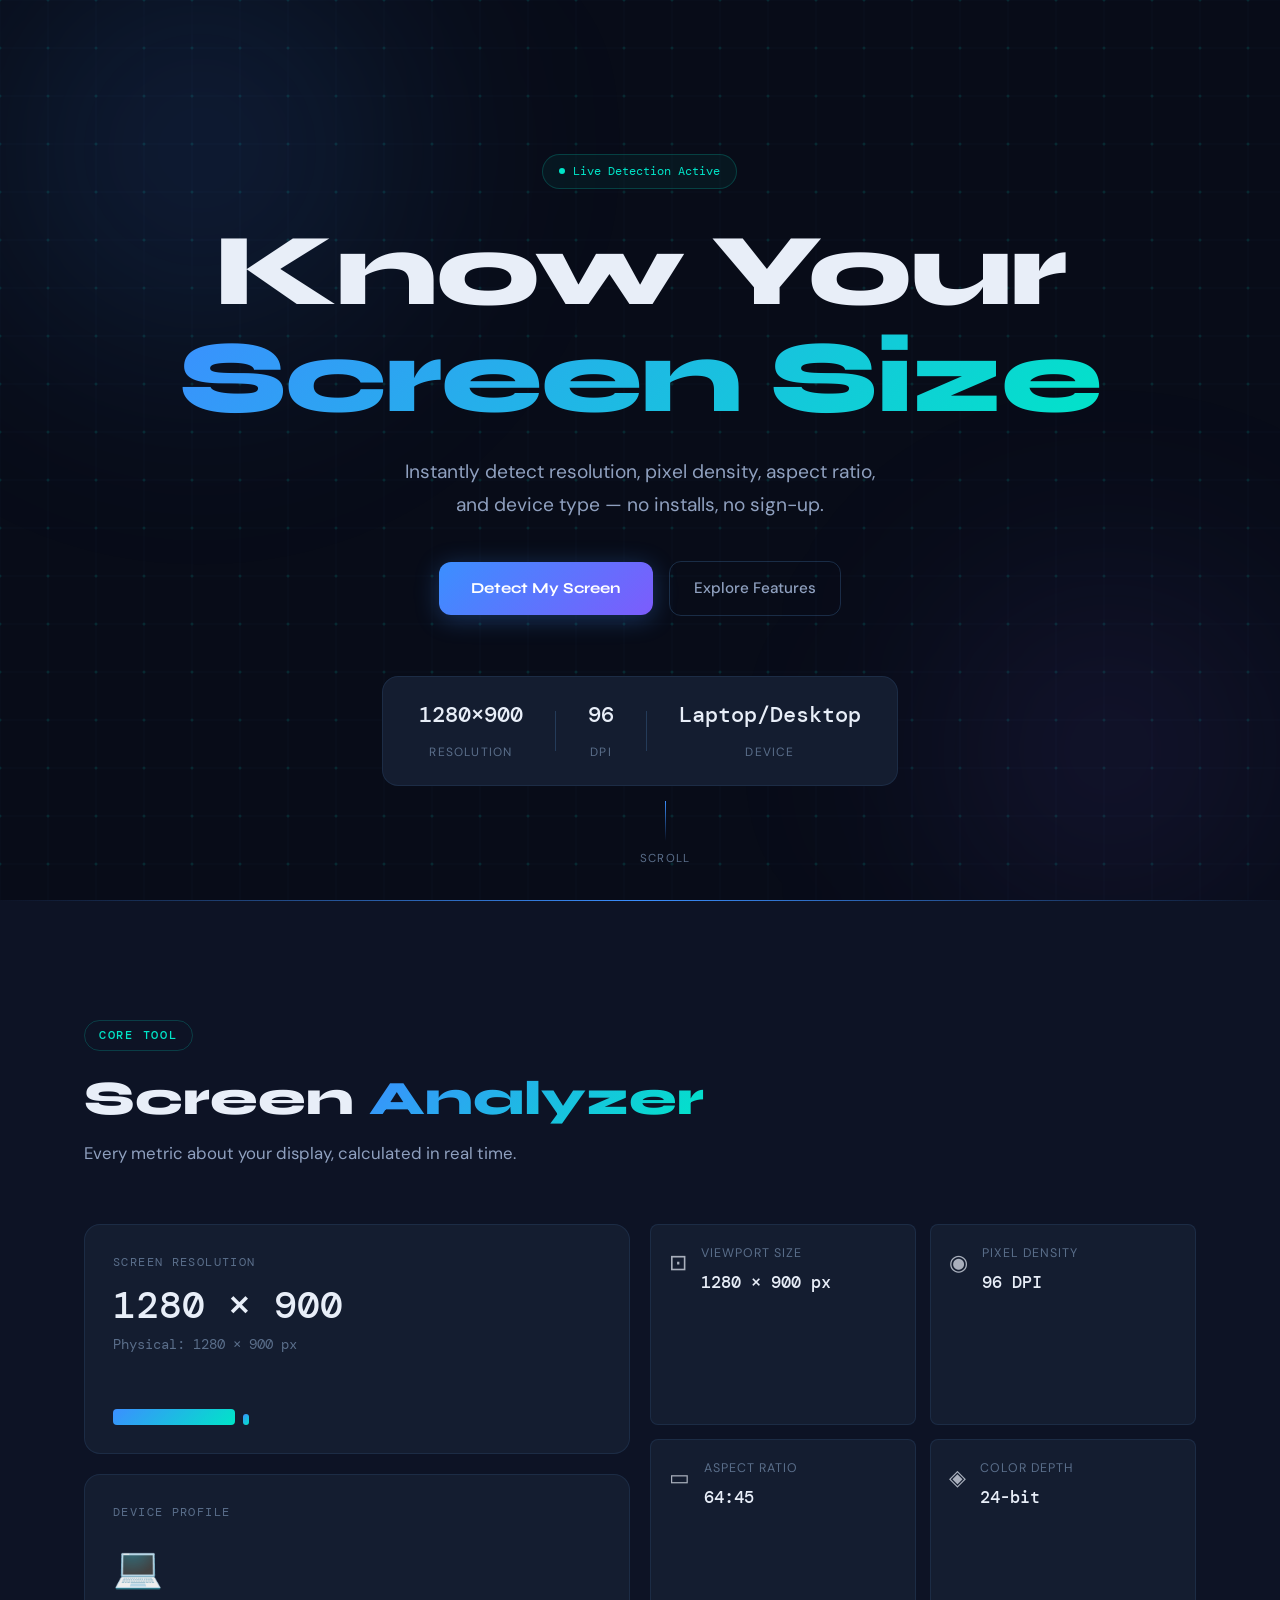
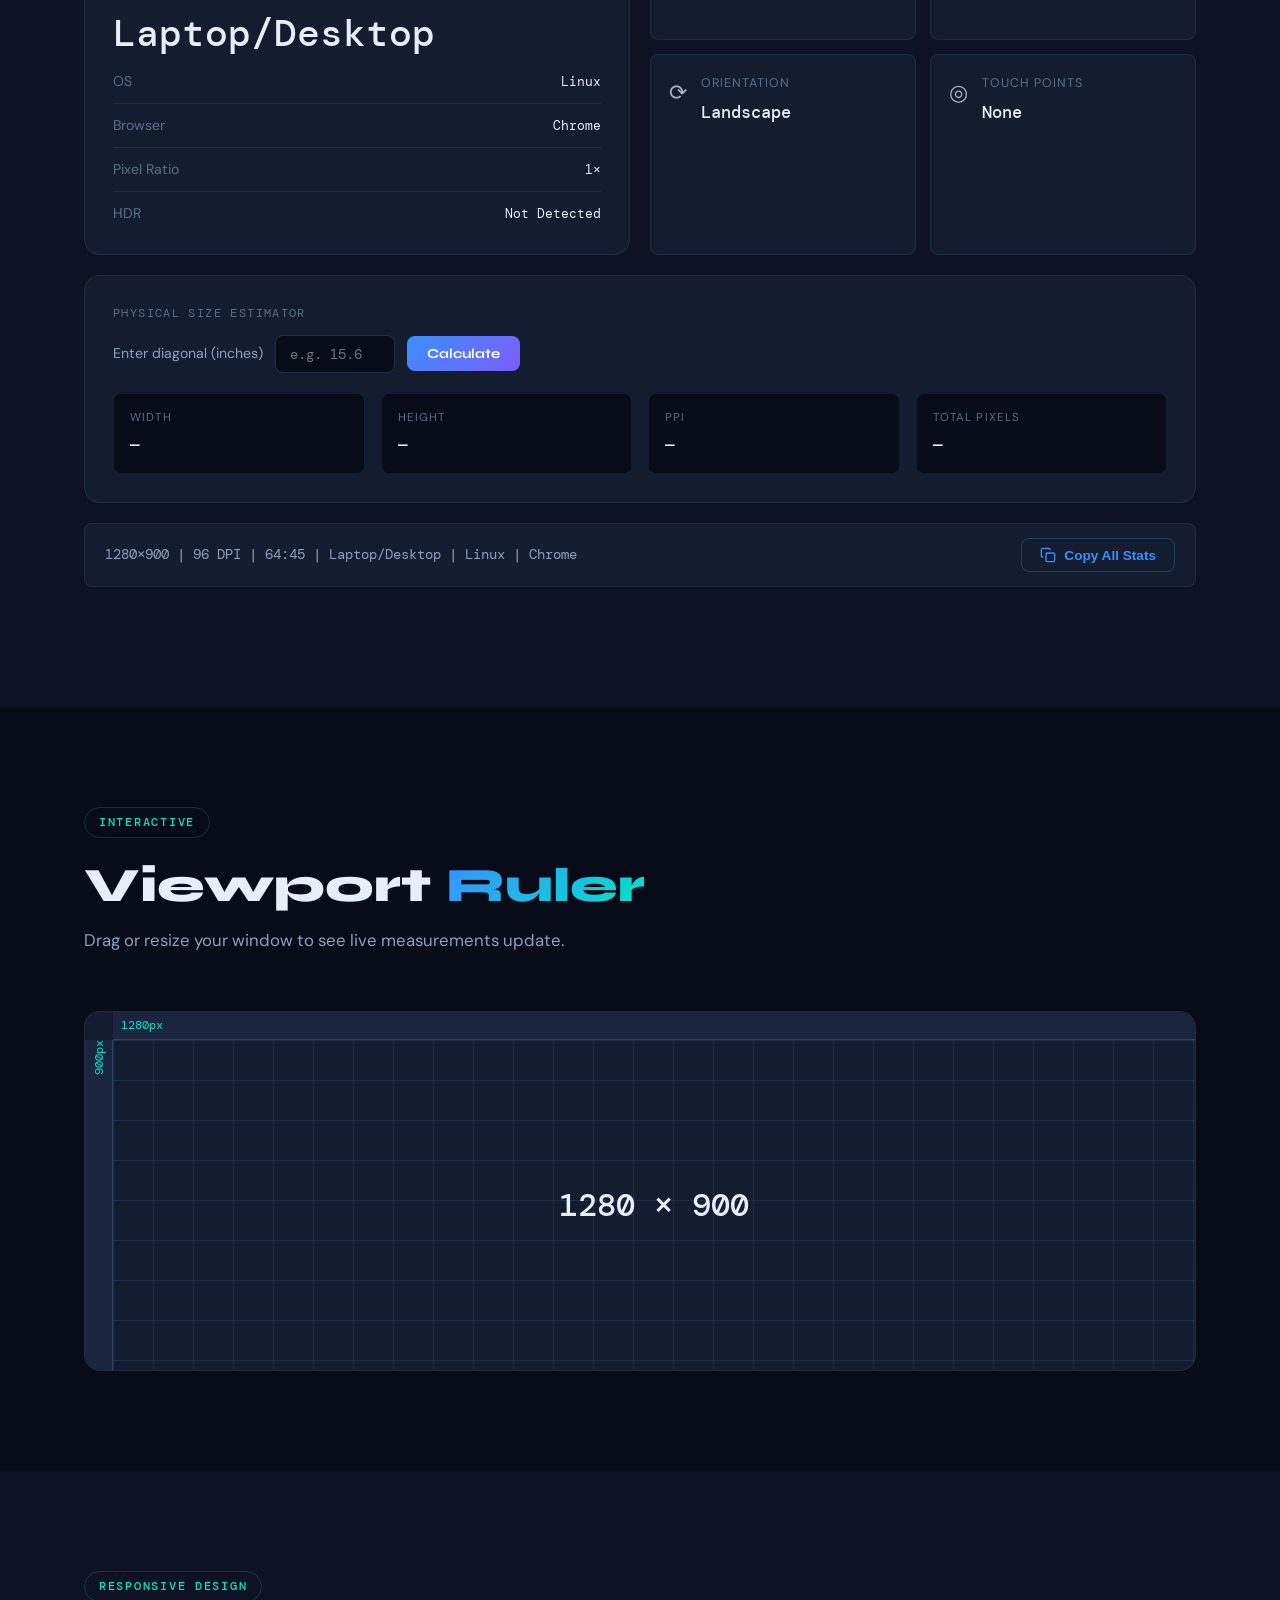
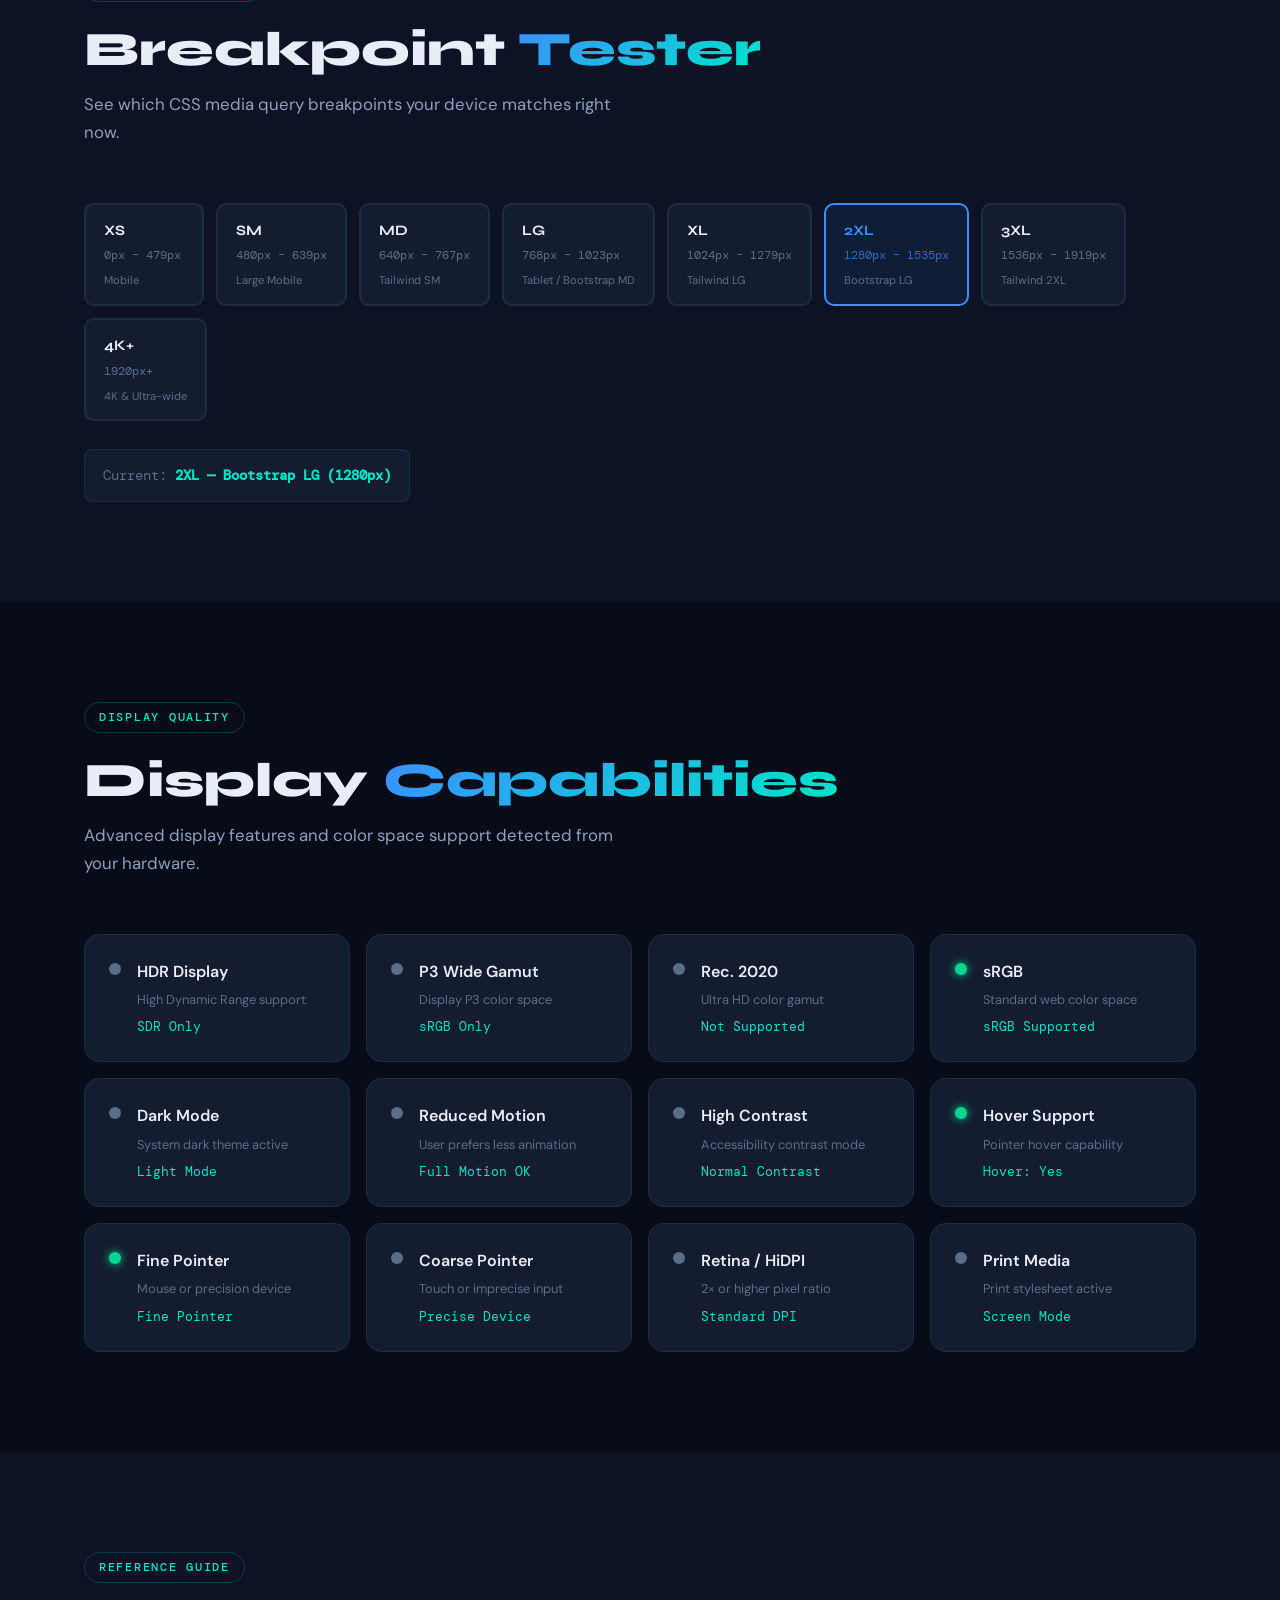
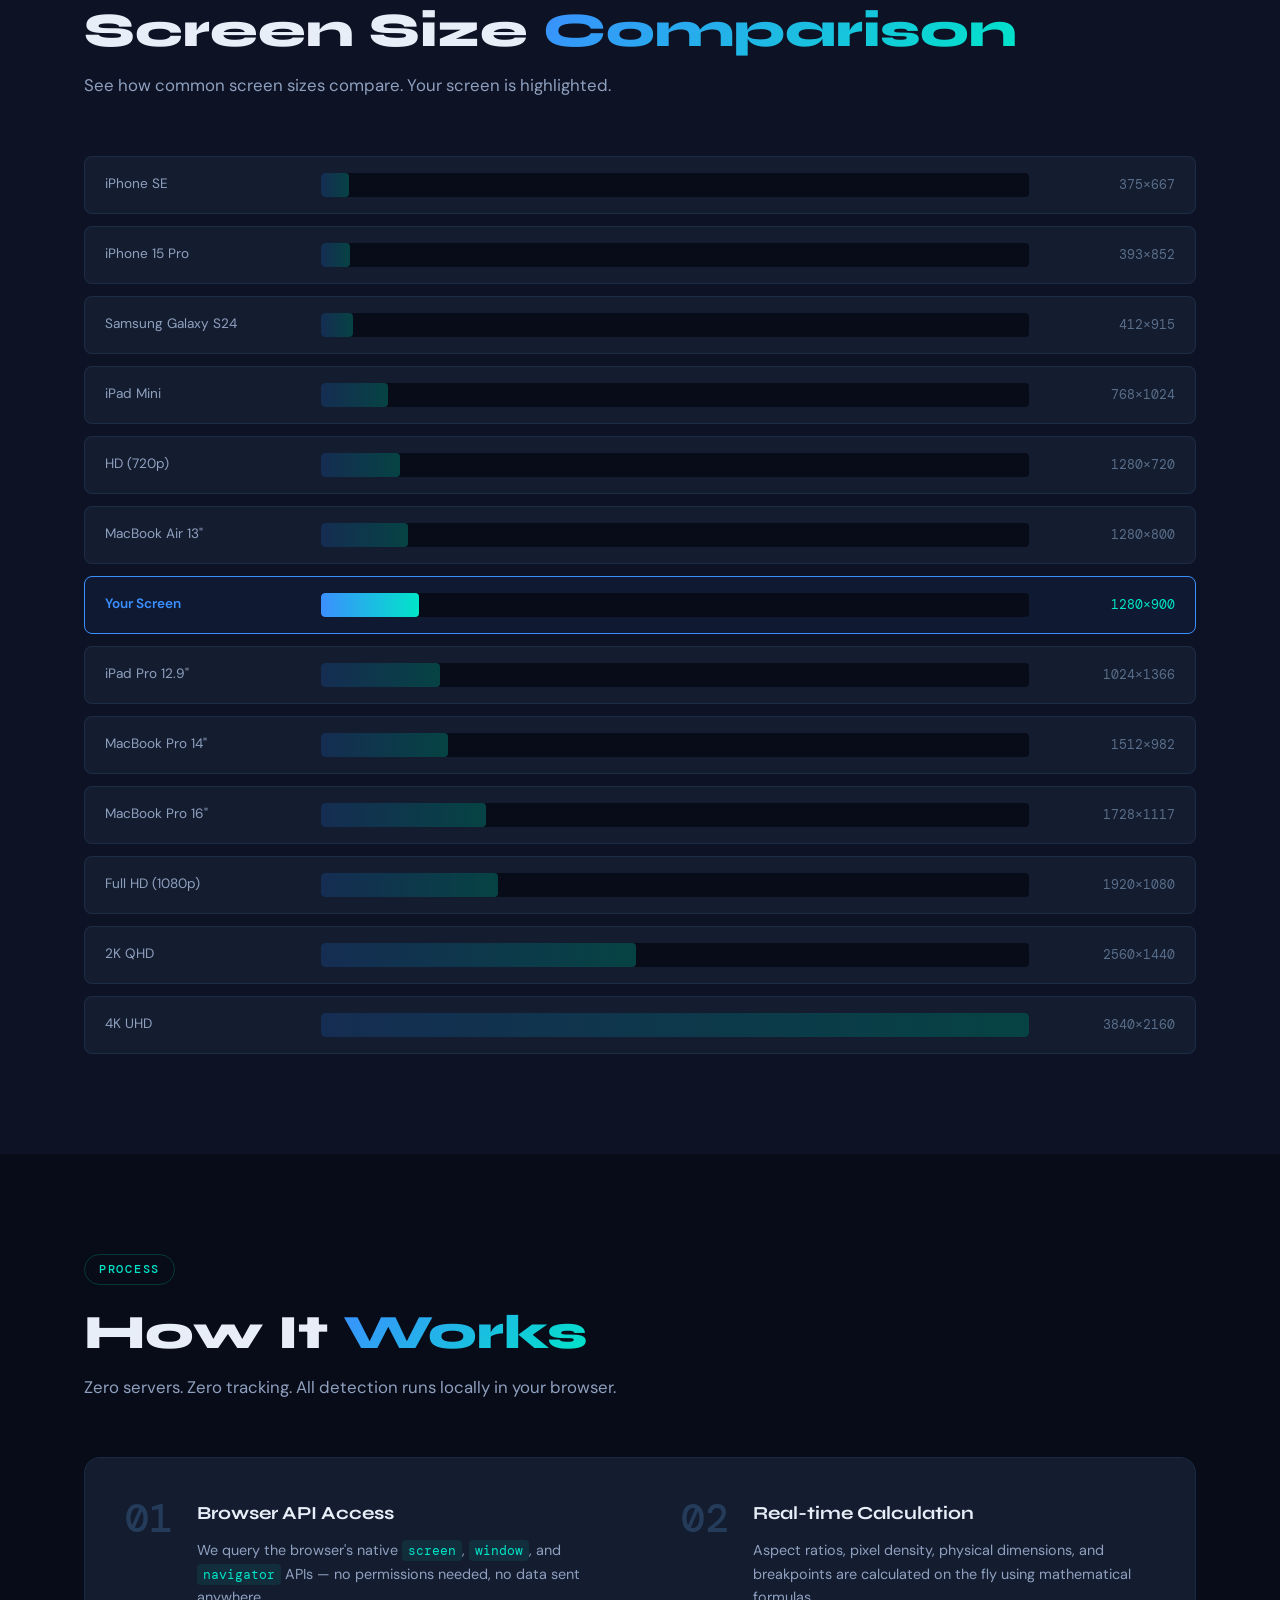
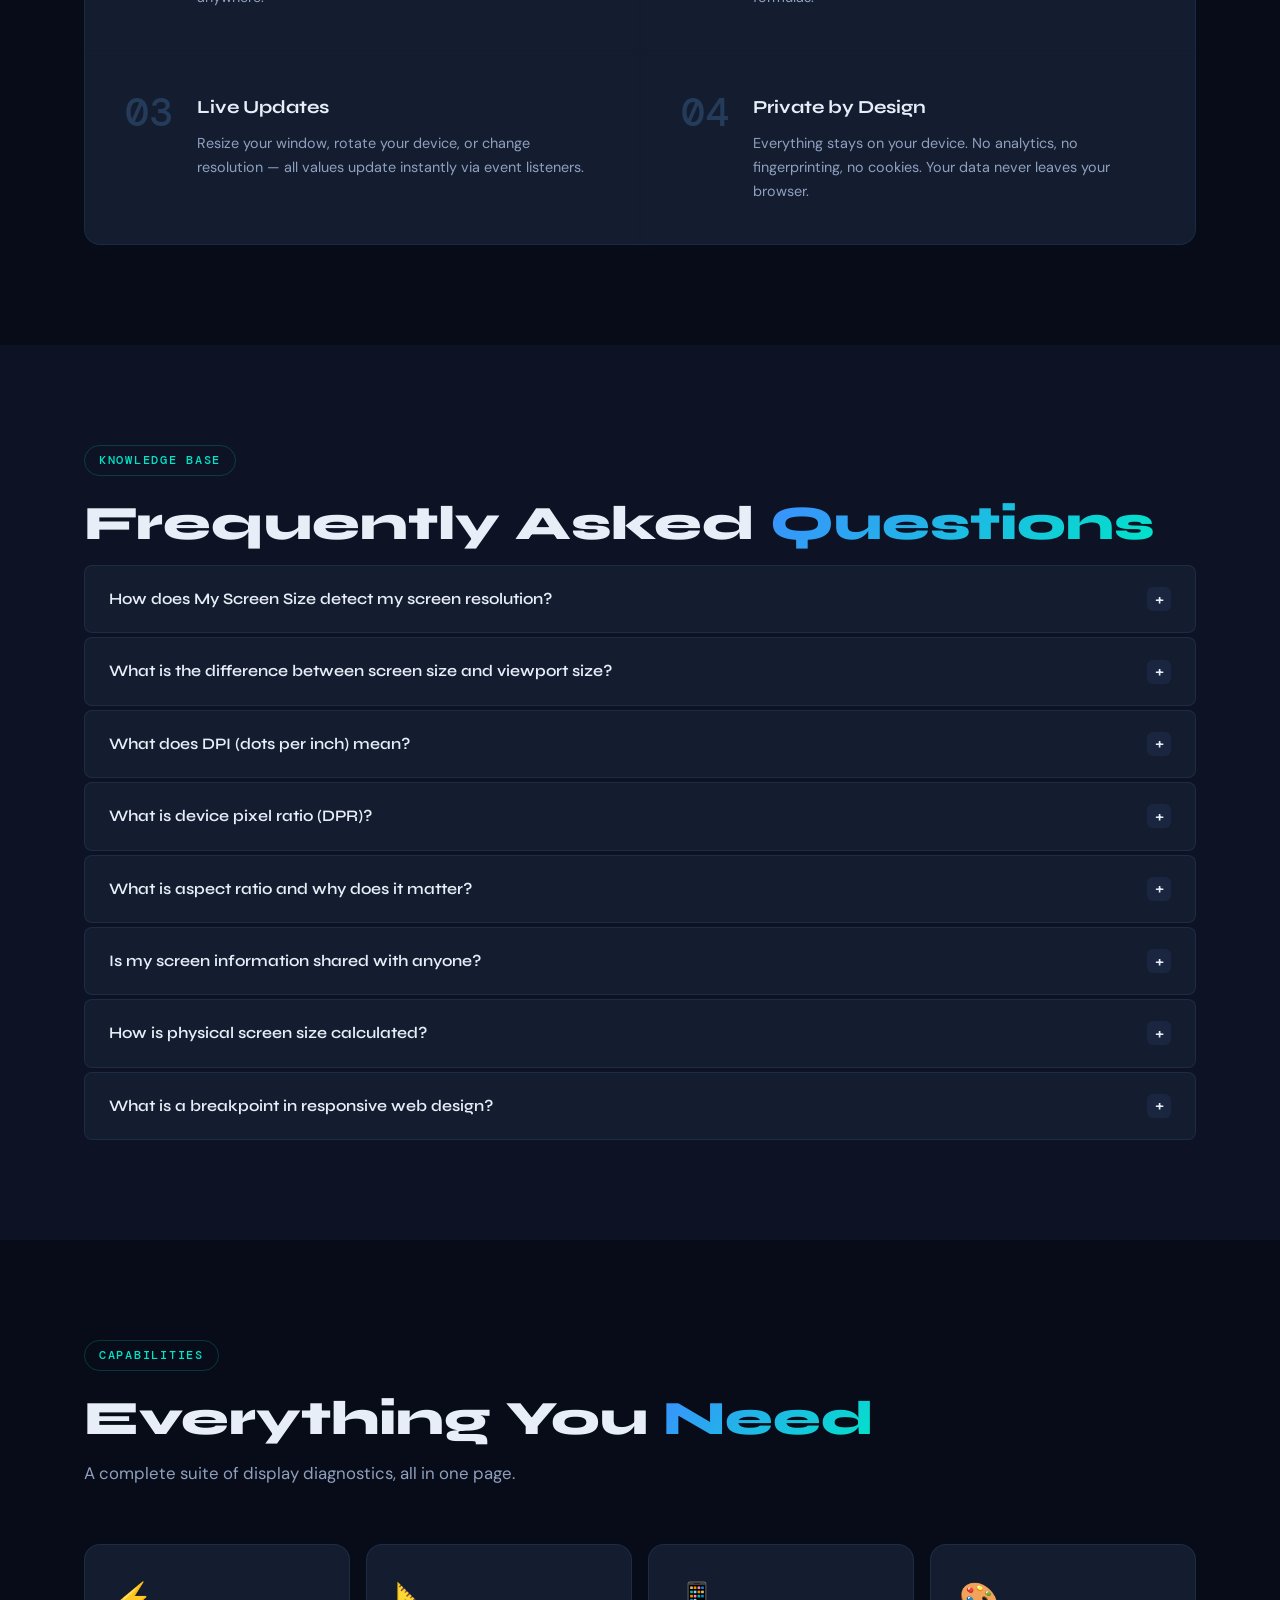
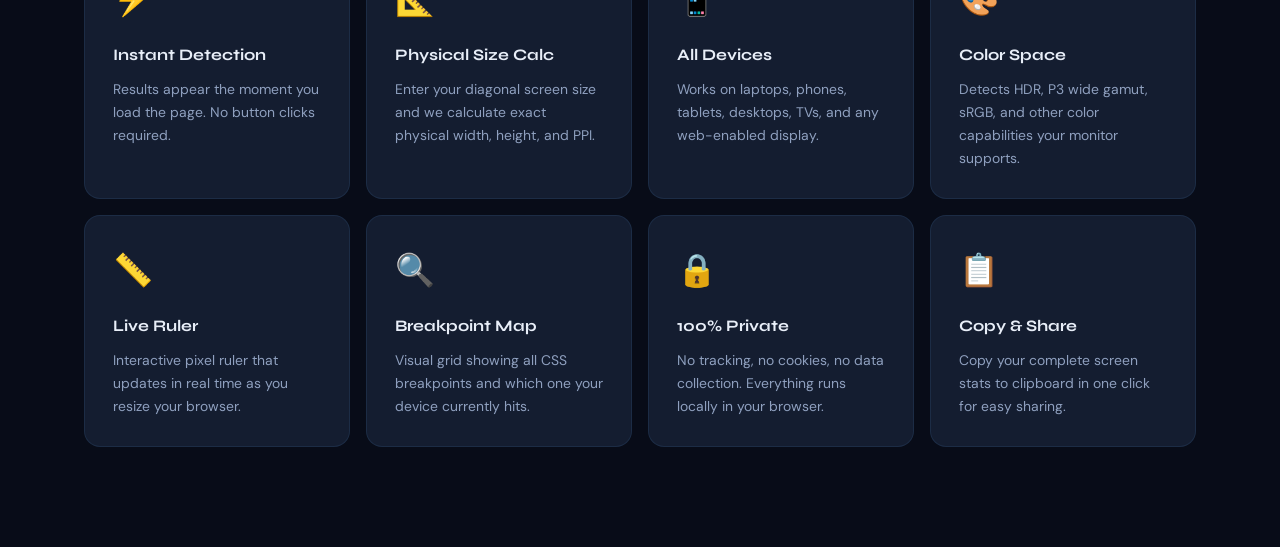
==== index.html @ 4ca278fd "Add files via upload" ====
<!DOCTYPE html>
<html lang="en">
<head>
  <meta charset="UTF-8" />
  <meta name="viewport" content="width=device-width, initial-scale=1.0" />
  <meta name="theme-color" content="#0a0f1e" />

  <!-- SEO Meta -->
  <title>My Screen Size – Detect & Test Your Screen Resolution Online</title>
  <meta name="description" content="Instantly detect your screen size, resolution, pixel density, aspect ratio, and device type. Free online tool for laptops, mobiles, tablets, and monitors." />
  <meta name="keywords" content="screen size detector, screen resolution test, pixel density checker, display size tool, monitor resolution, laptop screen size, device screen test, DPI checker" />
  <meta name="author" content="My Screen Size" />
  <link rel="canonical" href="https://laptopscreensize.github.io/" />
  <meta name="robots" content="index, follow" />

  <!-- Open Graph -->
  <meta property="og:type" content="website" />
  <meta property="og:url" content="https://laptopscreensize.github.io/" />
  <meta property="og:title" content="My Screen Size – Detect Your Screen Resolution Instantly" />
  <meta property="og:description" content="Free tool to detect screen size, resolution, DPI, aspect ratio and device type for any device." />
  <meta property="og:image" content="https://laptopscreensize.github.io/og-image.png" />

  <!-- Twitter Card -->
  <meta name="twitter:card" content="summary_large_image" />
  <meta name="twitter:title" content="My Screen Size – Screen Resolution Detector" />
  <meta name="twitter:description" content="Instantly detect your screen resolution, pixel density, and device info." />

  <!-- Schema Markup -->
  <script type="application/ld+json">
  {
    "@context": "https://schema.org",
    "@type": "WebApplication",
    "name": "My Screen Size",
    "url": "https://laptopscreensize.github.io/",
    "description": "Online tool to detect screen size, resolution, DPI, and device information.",
    "applicationCategory": "UtilitiesApplication",
    "operatingSystem": "All",
    "offers": {
      "@type": "Offer",
      "price": "0",
      "priceCurrency": "USD"
    },
    "featureList": [
      "Screen resolution detection",
      "Pixel density (DPI/PPI) calculation",
      "Aspect ratio detection",
      "Device type identification",
      "Color depth detection",
      "Viewport size measurement"
    ]
  }
  </script>
  <script type="application/ld+json">
  {
    "@context": "https://schema.org",
    "@type": "FAQPage",
    "mainEntity": [
      {
        "@type": "Question",
        "name": "How do I find my screen size?",
        "acceptedAnswer": {
          "@type": "Answer",
          "text": "Visit My Screen Size and your screen resolution, dimensions, and device info are automatically detected and displayed."
        }
      },
      {
        "@type": "Question",
        "name": "What is screen DPI?",
        "acceptedAnswer": {
          "@type": "Answer",
          "text": "DPI (dots per inch) or PPI (pixels per inch) measures pixel density. Higher DPI means sharper, clearer displays."
        }
      },
      {
        "@type": "Question",
        "name": "What is viewport size vs screen size?",
        "acceptedAnswer": {
          "@type": "Answer",
          "text": "Screen size is your full display resolution. Viewport size is the visible browser area, which excludes toolbars and system UI."
        }
      }
    ]
  }
  </script>

  <!-- Fonts -->
  <link rel="preconnect" href="https://fonts.googleapis.com" />
  <link rel="preconnect" href="https://fonts.gstatic.com" crossorigin />
  <link href="https://fonts.googleapis.com/css2?family=Syne:wght@400;600;700;800&family=DM+Mono:wght@300;400;500&family=DM+Sans:wght@300;400;500&display=swap" rel="stylesheet" />

  <link rel="stylesheet" href="style.css" />
</head>
<body>

  <!-- Header (loaded via JS) -->
  <div id="header-root"></div>

  <main>

    <!-- SECTION 1: Hero -->
    <section class="hero" id="home">
      <div class="hero-bg">
        <canvas id="grid-canvas"></canvas>
        <div class="hero-glow glow-1"></div>
        <div class="hero-glow glow-2"></div>
      </div>
      <div class="container hero-content">
        <div class="hero-badge animate-in" style="--delay:0.1s">
          <span class="badge-dot"></span> Live Detection Active
        </div>
        <h1 class="hero-title animate-in" style="--delay:0.2s">
          Know Your<br /><span class="gradient-text">Screen Size</span>
        </h1>
        <p class="hero-subtitle animate-in" style="--delay:0.35s">
          Instantly detect resolution, pixel density, aspect ratio,<br class="br-hide" /> and device type — no installs, no sign-up.
        </p>
        <div class="hero-cta animate-in" style="--delay:0.5s">
          <a href="#detector" class="btn-primary">Detect My Screen</a>
          <a href="#features" class="btn-ghost">Explore Features</a>
        </div>
        <div class="hero-quick-stats animate-in" style="--delay:0.65s">
          <div class="qs-item">
            <span class="qs-val" id="qs-res">—</span>
            <span class="qs-label">Resolution</span>
          </div>
          <div class="qs-divider"></div>
          <div class="qs-item">
            <span class="qs-val" id="qs-dpi">—</span>
            <span class="qs-label">DPI</span>
          </div>
          <div class="qs-divider"></div>
          <div class="qs-item">
            <span class="qs-val" id="qs-device">—</span>
            <span class="qs-label">Device</span>
          </div>
        </div>
      </div>
      <div class="scroll-hint animate-in" style="--delay:1s">
        <div class="scroll-line"></div>
        <span>Scroll</span>
      </div>
    </section>

    <!-- SECTION 2: Main Detector Dashboard -->
    <section class="detector" id="detector">
      <div class="container">
        <div class="section-tag">Core Tool</div>
        <h2 class="section-title">Screen <span class="gradient-text">Analyzer</span></h2>
        <p class="section-sub">Every metric about your display, calculated in real time.</p>

        <div class="detector-grid">
          <!-- Primary Card -->
          <div class="det-card det-card--primary">
            <div class="det-card__label">Screen Resolution</div>
            <div class="det-card__value" id="d-resolution">Detecting…</div>
            <div class="det-card__sub" id="d-resolution-sub"></div>
            <div class="det-card__visual">
              <div class="res-bar" id="res-bar-w"></div>
              <div class="res-bar res-bar--h" id="res-bar-h"></div>
            </div>
          </div>

          <!-- Metrics Grid -->
          <div class="det-metrics">
            <div class="met-card" id="mc-viewport">
              <div class="met-icon">⊡</div>
              <div class="met-info">
                <div class="met-label">Viewport Size</div>
                <div class="met-val" id="d-viewport">—</div>
              </div>
            </div>
            <div class="met-card" id="mc-dpi">
              <div class="met-icon">◉</div>
              <div class="met-info">
                <div class="met-label">Pixel Density</div>
                <div class="met-val" id="d-dpi">—</div>
              </div>
            </div>
            <div class="met-card" id="mc-ratio">
              <div class="met-icon">▭</div>
              <div class="met-info">
                <div class="met-label">Aspect Ratio</div>
                <div class="met-val" id="d-ratio">—</div>
              </div>
            </div>
            <div class="met-card" id="mc-color">
              <div class="met-icon">◈</div>
              <div class="met-info">
                <div class="met-label">Color Depth</div>
                <div class="met-val" id="d-color">—</div>
              </div>
            </div>
            <div class="met-card" id="mc-orient">
              <div class="met-icon">⟳</div>
              <div class="met-info">
                <div class="met-label">Orientation</div>
                <div class="met-val" id="d-orient">—</div>
              </div>
            </div>
            <div class="met-card" id="mc-touch">
              <div class="met-icon">◎</div>
              <div class="met-info">
                <div class="met-label">Touch Points</div>
                <div class="met-val" id="d-touch">—</div>
              </div>
            </div>
          </div>

          <!-- Device Card -->
          <div class="det-card det-card--device">
            <div class="det-card__label">Device Profile</div>
            <div class="device-icon-wrap">
              <div class="device-icon" id="device-icon">💻</div>
            </div>
            <div class="det-card__value" id="d-device-type">—</div>
            <div class="device-details">
              <div class="dd-row"><span>OS</span><span id="d-os">—</span></div>
              <div class="dd-row"><span>Browser</span><span id="d-browser">—</span></div>
              <div class="dd-row"><span>Pixel Ratio</span><span id="d-pixratio">—</span></div>
              <div class="dd-row"><span>HDR</span><span id="d-hdr">—</span></div>
            </div>
          </div>

          <!-- Physical Size Estimator -->
          <div class="det-card det-card--physical">
            <div class="det-card__label">Physical Size Estimator</div>
            <div class="physical-input-row">
              <label>Enter diagonal (inches)</label>
              <input type="number" id="phys-input" placeholder="e.g. 15.6" min="1" max="120" />
              <button class="btn-small" id="phys-calc">Calculate</button>
            </div>
            <div class="physical-results" id="phys-results">
              <div class="pr-row"><span>Width</span><span id="pr-w">—</span></div>
              <div class="pr-row"><span>Height</span><span id="pr-h">—</span></div>
              <div class="pr-row"><span>PPI</span><span id="pr-ppi">—</span></div>
              <div class="pr-row"><span>Total Pixels</span><span id="pr-total">—</span></div>
            </div>
          </div>
        </div>

        <div class="copy-bar">
          <span id="copy-text">1920 × 1080 | 96 DPI | 16:9 | Desktop</span>
          <button class="btn-copy" id="copy-btn" title="Copy to clipboard">
            <svg width="16" height="16" viewBox="0 0 24 24" fill="none" stroke="currentColor" stroke-width="2"><rect x="9" y="9" width="13" height="13" rx="2"/><path d="M5 15H4a2 2 0 01-2-2V4a2 2 0 012-2h9a2 2 0 012 2v1"/></svg>
            Copy All Stats
          </button>
        </div>
      </div>
    </section>

    <!-- SECTION 3: Live Viewport Ruler -->
    <section class="ruler-section" id="ruler">
      <div class="container">
        <div class="section-tag">Interactive</div>
        <h2 class="section-title">Viewport <span class="gradient-text">Ruler</span></h2>
        <p class="section-sub">Drag or resize your window to see live measurements update.</p>
        <div class="ruler-wrap">
          <div class="ruler-h" id="ruler-h">
            <div class="ruler-label-h" id="ruler-label-h">0px</div>
          </div>
          <div class="ruler-v" id="ruler-v">
            <div class="ruler-label-v" id="ruler-label-v">0px</div>
          </div>
          <div class="ruler-area" id="ruler-area">
            <div class="ruler-crosshair" id="ruler-crosshair"></div>
            <div class="ruler-dims" id="ruler-dims">— × —</div>
          </div>
        </div>
      </div>
    </section>

    <!-- SECTION 4: Breakpoint Tester -->
    <section class="breakpoints" id="breakpoints">
      <div class="container">
        <div class="section-tag">Responsive Design</div>
        <h2 class="section-title">Breakpoint <span class="gradient-text">Tester</span></h2>
        <p class="section-sub">See which CSS media query breakpoints your device matches right now.</p>
        <div class="bp-grid" id="bp-grid"></div>
        <div class="bp-current">
          Current: <strong id="bp-current-label">Detecting…</strong>
        </div>
      </div>
    </section>

    <!-- SECTION 5: Color Space -->
    <section class="colorspace" id="colorspace">
      <div class="container">
        <div class="section-tag">Display Quality</div>
        <h2 class="section-title">Display <span class="gradient-text">Capabilities</span></h2>
        <p class="section-sub">Advanced display features and color space support detected from your hardware.</p>
        <div class="cs-grid" id="cs-grid"></div>
      </div>
    </section>

    <!-- SECTION 6: Screen Size Comparison -->
    <section class="comparison" id="compare">
      <div class="container">
        <div class="section-tag">Reference Guide</div>
        <h2 class="section-title">Screen Size <span class="gradient-text">Comparison</span></h2>
        <p class="section-sub">See how common screen sizes compare. Your screen is highlighted.</p>
        <div class="compare-grid" id="compare-grid"></div>
      </div>
    </section>

    <!-- SECTION 7: How It Works -->
    <section class="how" id="how">
      <div class="container">
        <div class="section-tag">Process</div>
        <h2 class="section-title">How It <span class="gradient-text">Works</span></h2>
        <p class="section-sub">Zero servers. Zero tracking. All detection runs locally in your browser.</p>
        <div class="how-steps">
          <div class="how-step">
            <div class="how-num">01</div>
            <div class="how-content">
              <h3>Browser API Access</h3>
              <p>We query the browser's native <code>screen</code>, <code>window</code>, and <code>navigator</code> APIs — no permissions needed, no data sent anywhere.</p>
            </div>
          </div>
          <div class="how-step">
            <div class="how-num">02</div>
            <div class="how-content">
              <h3>Real-time Calculation</h3>
              <p>Aspect ratios, pixel density, physical dimensions, and breakpoints are calculated on the fly using mathematical formulas.</p>
            </div>
          </div>
          <div class="how-step">
            <div class="how-num">03</div>
            <div class="how-content">
              <h3>Live Updates</h3>
              <p>Resize your window, rotate your device, or change resolution — all values update instantly via event listeners.</p>
            </div>
          </div>
          <div class="how-step">
            <div class="how-num">04</div>
            <div class="how-content">
              <h3>Private by Design</h3>
              <p>Everything stays on your device. No analytics, no fingerprinting, no cookies. Your data never leaves your browser.</p>
            </div>
          </div>
        </div>
      </div>
    </section>

    <!-- SECTION 8: FAQ -->
    <section class="faq" id="faq">
      <div class="container">
        <div class="section-tag">Knowledge Base</div>
        <h2 class="section-title">Frequently Asked <span class="gradient-text">Questions</span></h2>
        <div class="faq-list" id="faq-list"></div>
      </div>
    </section>

    <!-- SECTION 9: Features Overview -->
    <section class="features" id="features">
      <div class="container">
        <div class="section-tag">Capabilities</div>
        <h2 class="section-title">Everything You <span class="gradient-text">Need</span></h2>
        <p class="section-sub">A complete suite of display diagnostics, all in one page.</p>
        <div class="feat-grid">
          <div class="feat-card">
            <div class="feat-icon">⚡</div>
            <h3>Instant Detection</h3>
            <p>Results appear the moment you load the page. No button clicks required.</p>
          </div>
          <div class="feat-card">
            <div class="feat-icon">📐</div>
            <h3>Physical Size Calc</h3>
            <p>Enter your diagonal screen size and we calculate exact physical width, height, and PPI.</p>
          </div>
          <div class="feat-card">
            <div class="feat-icon">📱</div>
            <h3>All Devices</h3>
            <p>Works on laptops, phones, tablets, desktops, TVs, and any web-enabled display.</p>
          </div>
          <div class="feat-card">
            <div class="feat-icon">🎨</div>
            <h3>Color Space</h3>
            <p>Detects HDR, P3 wide gamut, sRGB, and other color capabilities your monitor supports.</p>
          </div>
          <div class="feat-card">
            <div class="feat-icon">📏</div>
            <h3>Live Ruler</h3>
            <p>Interactive pixel ruler that updates in real time as you resize your browser.</p>
          </div>
          <div class="feat-card">
            <div class="feat-icon">🔍</div>
            <h3>Breakpoint Map</h3>
            <p>Visual grid showing all CSS breakpoints and which one your device currently hits.</p>
          </div>
          <div class="feat-card">
            <div class="feat-icon">🔒</div>
            <h3>100% Private</h3>
            <p>No tracking, no cookies, no data collection. Everything runs locally in your browser.</p>
          </div>
          <div class="feat-card">
            <div class="feat-icon">📋</div>
            <h3>Copy & Share</h3>
            <p>Copy your complete screen stats to clipboard in one click for easy sharing.</p>
          </div>
        </div>
      </div>
    </section>

  </main>

  <!-- Footer (loaded via JS) -->
  <div id="footer-root"></div>

  <script src="components/header.js"></script>
  <script src="components/footer.js"></script>
  <script src="app.js"></script>
</body>
</html>
---- style.css ----
/* ===========================
   MY SCREEN SIZE — STYLESHEET
   Aesthetic: Dark Precision Lab
   =========================== */

:root {
  --bg: #080c18;
  --bg-2: #0d1325;
  --bg-3: #111828;
  --surface: #141d30;
  --surface-2: #1a2540;
  --border: rgba(99, 179, 255, 0.10);
  --border-2: rgba(99, 179, 255, 0.20);
  --text: #e8eef8;
  --text-2: #8fa0bf;
  --text-3: #5a6e8a;
  --accent: #3b8fff;
  --accent-2: #00e5c8;
  --accent-3: #7c5cfc;
  --danger: #ff4f6e;
  --warn: #f5a623;
  --success: #00d68f;
  --font-display: 'Syne', sans-serif;
  --font-mono: 'DM Mono', monospace;
  --font-body: 'DM Sans', sans-serif;
  --radius: 16px;
  --radius-sm: 8px;
  --shadow: 0 4px 32px rgba(0,0,0,0.4);
  --transition: 0.3s cubic-bezier(0.4, 0, 0.2, 1);
}

*, *::before, *::after { box-sizing: border-box; margin: 0; padding: 0; }

html { scroll-behavior: smooth; }

body {
  background: var(--bg);
  color: var(--text);
  font-family: var(--font-body);
  font-size: 16px;
  line-height: 1.65;
  overflow-x: hidden;
}

::selection { background: rgba(59, 143, 255, 0.3); }

/* ---- UTILITIES ---- */
.container {
  max-width: 1160px;
  margin: 0 auto;
  padding: 0 24px;
}

.gradient-text {
  background: linear-gradient(135deg, var(--accent) 0%, var(--accent-2) 100%);
  -webkit-background-clip: text;
  -webkit-text-fill-color: transparent;
  background-clip: text;
}

.section-tag {
  display: inline-flex;
  align-items: center;
  gap: 8px;
  font-family: var(--font-mono);
  font-size: 0.72rem;
  font-weight: 500;
  letter-spacing: 0.15em;
  text-transform: uppercase;
  color: var(--accent-2);
  border: 1px solid rgba(0, 229, 200, 0.2);
  padding: 5px 14px;
  border-radius: 100px;
  margin-bottom: 20px;
}

.section-title {
  font-family: var(--font-display);
  font-size: clamp(2rem, 4vw, 3rem);
  font-weight: 800;
  line-height: 1.15;
  margin-bottom: 14px;
}

.section-sub {
  color: var(--text-2);
  font-size: 1.05rem;
  max-width: 560px;
  margin-bottom: 56px;
}

/* ---- ANIMATE IN ---- */
.animate-in {
  opacity: 0;
  transform: translateY(28px);
  animation: animIn 0.7s ease forwards;
  animation-delay: var(--delay, 0s);
}

@keyframes animIn {
  to { opacity: 1; transform: translateY(0); }
}

.reveal {
  opacity: 0;
  transform: translateY(32px);
  transition: opacity 0.6s ease, transform 0.6s ease;
}
.reveal.visible {
  opacity: 1;
  transform: translateY(0);
}

/* ========================================
   HEADER
======================================== */
#site-header {
  position: fixed;
  top: 0; left: 0; right: 0;
  z-index: 1000;
  padding: 0 32px;
  height: 68px;
  display: flex;
  align-items: center;
  justify-content: space-between;
  background: rgba(8, 12, 24, 0.75);
  backdrop-filter: blur(16px);
  border-bottom: 1px solid var(--border);
  transition: background var(--transition);
}

.header-logo {
  display: flex;
  align-items: center;
  gap: 10px;
  text-decoration: none;
  font-family: var(--font-display);
  font-weight: 700;
  font-size: 1.15rem;
  color: var(--text);
  letter-spacing: -0.01em;
}

.logo-icon {
  width: 36px; height: 36px;
  background: linear-gradient(135deg, var(--accent), var(--accent-2));
  border-radius: 9px;
  display: flex;
  align-items: center;
  justify-content: center;
  font-size: 1rem;
  flex-shrink: 0;
}

.header-nav {
  display: flex;
  align-items: center;
  gap: 6px;
  list-style: none;
}

.header-nav a {
  color: var(--text-2);
  text-decoration: none;
  font-size: 0.88rem;
  font-weight: 500;
  padding: 6px 14px;
  border-radius: 8px;
  transition: color var(--transition), background var(--transition);
}

.header-nav a:hover {
  color: var(--text);
  background: var(--surface);
}

.header-actions {
  display: flex;
  align-items: center;
  gap: 10px;
}

.header-live {
  display: flex;
  align-items: center;
  gap: 7px;
  font-family: var(--font-mono);
  font-size: 0.78rem;
  color: var(--accent-2);
  background: rgba(0, 229, 200, 0.07);
  border: 1px solid rgba(0, 229, 200, 0.15);
  padding: 5px 12px;
  border-radius: 100px;
}

.live-dot {
  width: 7px; height: 7px;
  border-radius: 50%;
  background: var(--accent-2);
  animation: pulse 1.5s ease-in-out infinite;
}

@keyframes pulse {
  0%, 100% { opacity: 1; transform: scale(1); }
  50% { opacity: 0.4; transform: scale(0.75); }
}

.hamburger {
  display: none;
  flex-direction: column;
  gap: 5px;
  cursor: pointer;
  padding: 6px;
  background: none;
  border: none;
}

.hamburger span {
  display: block;
  width: 24px; height: 2px;
  background: var(--text-2);
  border-radius: 2px;
  transition: var(--transition);
}

.mobile-nav {
  display: none;
  position: fixed;
  top: 68px; left: 0; right: 0;
  background: rgba(8, 12, 24, 0.97);
  backdrop-filter: blur(16px);
  padding: 20px 24px;
  z-index: 999;
  border-bottom: 1px solid var(--border);
  flex-direction: column;
  gap: 4px;
}

.mobile-nav.open { display: flex; }
.mobile-nav a {
  color: var(--text-2);
  text-decoration: none;
  font-size: 1rem;
  padding: 12px 0;
  border-bottom: 1px solid var(--border);
}
.mobile-nav a:last-child { border-bottom: none; }

/* ========================================
   HERO
======================================== */
.hero {
  position: relative;
  min-height: 100vh;
  display: flex;
  align-items: center;
  overflow: hidden;
  padding: 120px 0 80px;
}

.hero-bg {
  position: absolute;
  inset: 0;
  z-index: 0;
}

#grid-canvas {
  position: absolute;
  inset: 0;
  width: 100%;
  height: 100%;
  opacity: 0.4;
}

.hero-glow {
  position: absolute;
  border-radius: 50%;
  filter: blur(100px);
  pointer-events: none;
}

.glow-1 {
  width: 600px; height: 600px;
  background: radial-gradient(circle, rgba(59, 143, 255, 0.18) 0%, transparent 70%);
  top: -150px; left: -100px;
  animation: glowFloat 8s ease-in-out infinite;
}

.glow-2 {
  width: 500px; height: 500px;
  background: radial-gradient(circle, rgba(124, 92, 252, 0.14) 0%, transparent 70%);
  bottom: -100px; right: -80px;
  animation: glowFloat 10s ease-in-out infinite reverse;
}

@keyframes glowFloat {
  0%, 100% { transform: translate(0, 0); }
  50% { transform: translate(30px, -40px); }
}

.hero-content {
  position: relative;
  z-index: 1;
  text-align: center;
}

.hero-badge {
  display: inline-flex;
  align-items: center;
  gap: 8px;
  font-family: var(--font-mono);
  font-size: 0.78rem;
  color: var(--accent-2);
  border: 1px solid rgba(0, 229, 200, 0.2);
  padding: 6px 16px;
  border-radius: 100px;
  margin-bottom: 28px;
  background: rgba(0, 229, 200, 0.05);
}

.badge-dot {
  width: 6px; height: 6px;
  border-radius: 50%;
  background: var(--accent-2);
  animation: pulse 1.5s infinite;
}

.hero-title {
  font-family: var(--font-display);
  font-size: clamp(3rem, 8vw, 6.5rem);
  font-weight: 800;
  line-height: 1.05;
  letter-spacing: -0.02em;
  margin-bottom: 24px;
}

.hero-subtitle {
  font-size: clamp(1rem, 2vw, 1.2rem);
  color: var(--text-2);
  margin-bottom: 40px;
  line-height: 1.7;
}

.br-hide { display: none; }
@media (min-width: 640px) { .br-hide { display: inline; } }

.hero-cta {
  display: flex;
  align-items: center;
  justify-content: center;
  gap: 16px;
  flex-wrap: wrap;
  margin-bottom: 60px;
}

.btn-primary {
  display: inline-flex;
  align-items: center;
  gap: 8px;
  background: linear-gradient(135deg, var(--accent), var(--accent-3));
  color: #fff;
  text-decoration: none;
  font-family: var(--font-display);
  font-weight: 700;
  font-size: 0.95rem;
  padding: 14px 32px;
  border-radius: 12px;
  transition: transform var(--transition), box-shadow var(--transition);
  box-shadow: 0 4px 24px rgba(59, 143, 255, 0.3);
}

.btn-primary:hover {
  transform: translateY(-2px);
  box-shadow: 0 8px 32px rgba(59, 143, 255, 0.45);
}

.btn-ghost {
  display: inline-flex;
  align-items: center;
  gap: 8px;
  color: var(--text-2);
  text-decoration: none;
  font-weight: 500;
  font-size: 0.95rem;
  padding: 14px 24px;
  border-radius: 12px;
  border: 1px solid var(--border-2);
  transition: color var(--transition), border-color var(--transition), background var(--transition);
}

.btn-ghost:hover {
  color: var(--text);
  border-color: rgba(99, 179, 255, 0.35);
  background: var(--surface);
}

.hero-quick-stats {
  display: inline-flex;
  align-items: center;
  gap: 32px;
  background: var(--surface);
  border: 1px solid var(--border);
  padding: 20px 36px;
  border-radius: var(--radius);
  backdrop-filter: blur(8px);
}

.qs-item { text-align: center; }
.qs-val {
  display: block;
  font-family: var(--font-mono);
  font-size: 1.4rem;
  font-weight: 500;
  color: var(--text);
  margin-bottom: 4px;
}
.qs-label {
  font-size: 0.75rem;
  color: var(--text-3);
  text-transform: uppercase;
  letter-spacing: 0.1em;
}
.qs-divider {
  width: 1px;
  height: 40px;
  background: var(--border-2);
}

.scroll-hint {
  position: absolute;
  bottom: 32px;
  left: 50%;
  transform: translateX(-50%);
  display: flex;
  flex-direction: column;
  align-items: center;
  gap: 8px;
  color: var(--text-3);
  font-size: 0.72rem;
  letter-spacing: 0.12em;
  text-transform: uppercase;
}

.scroll-line {
  width: 1px;
  height: 40px;
  background: linear-gradient(to bottom, var(--accent), transparent);
  animation: scrollDrop 1.8s ease-in-out infinite;
}

@keyframes scrollDrop {
  0% { transform: scaleY(0); transform-origin: top; opacity: 0; }
  50% { transform: scaleY(1); opacity: 1; }
  100% { transform: scaleY(0); transform-origin: bottom; opacity: 0; }
}

/* ========================================
   DETECTOR
======================================== */
.detector {
  padding: 120px 0;
  background: var(--bg-2);
  position: relative;
}

.detector::before {
  content: '';
  position: absolute;
  top: 0; left: 0; right: 0;
  height: 1px;
  background: linear-gradient(90deg, transparent, var(--accent), transparent);
}

.detector-grid {
  display: grid;
  grid-template-columns: 1fr 1fr;
  grid-template-rows: auto auto;
  gap: 20px;
}

/* Primary card */
.det-card {
  background: var(--surface);
  border: 1px solid var(--border);
  border-radius: var(--radius);
  padding: 28px;
  position: relative;
  overflow: hidden;
  transition: border-color var(--transition);
}

.det-card:hover { border-color: var(--border-2); }

.det-card::before {
  content: '';
  position: absolute;
  top: 0; left: 0; right: 0;
  height: 2px;
  background: linear-gradient(90deg, var(--accent), var(--accent-2));
  opacity: 0;
  transition: opacity var(--transition);
}

.det-card:hover::before { opacity: 1; }

.det-card--primary {
  grid-column: 1;
  grid-row: 1;
}

.det-card__label {
  font-family: var(--font-mono);
  font-size: 0.72rem;
  letter-spacing: 0.12em;
  text-transform: uppercase;
  color: var(--text-3);
  margin-bottom: 12px;
}

.det-card__value {
  font-family: var(--font-mono);
  font-size: clamp(1.6rem, 3vw, 2.5rem);
  font-weight: 500;
  color: var(--text);
  line-height: 1.1;
  margin-bottom: 8px;
}

.det-card__sub {
  font-family: var(--font-mono);
  font-size: 0.85rem;
  color: var(--text-3);
  margin-bottom: 20px;
}

.det-card__visual {
  display: flex;
  gap: 8px;
  align-items: flex-end;
  height: 48px;
}

.res-bar {
  background: linear-gradient(135deg, var(--accent), var(--accent-2));
  border-radius: 4px;
  height: 16px;
  transition: width 0.8s ease;
  position: relative;
}

.res-bar--h {
  height: 40px;
  width: 6px !important;
}

/* Metrics Grid */
.det-metrics {
  grid-column: 2;
  grid-row: 1 / 3;
  display: grid;
  grid-template-columns: 1fr 1fr;
  gap: 14px;
}

.met-card {
  background: var(--surface);
  border: 1px solid var(--border);
  border-radius: var(--radius-sm);
  padding: 18px;
  display: flex;
  align-items: flex-start;
  gap: 14px;
  transition: border-color var(--transition), background var(--transition);
}

.met-card:hover {
  border-color: var(--border-2);
  background: var(--surface-2);
}

.met-icon {
  font-size: 1.4rem;
  opacity: 0.7;
  margin-top: 2px;
  flex-shrink: 0;
}

.met-label {
  font-size: 0.78rem;
  color: var(--text-3);
  margin-bottom: 6px;
  text-transform: uppercase;
  letter-spacing: 0.08em;
}

.met-val {
  font-family: var(--font-mono);
  font-size: 1.05rem;
  color: var(--text);
  font-weight: 500;
}

/* Device Card */
.det-card--device {
  grid-column: 1;
  grid-row: 2;
}

.device-icon-wrap {
  margin: 8px 0 12px;
}

.device-icon {
  font-size: 2.5rem;
  display: inline-block;
  animation: deviceFloat 4s ease-in-out infinite;
}

@keyframes deviceFloat {
  0%, 100% { transform: translateY(0); }
  50% { transform: translateY(-6px); }
}

.device-details {
  margin-top: 16px;
  display: flex;
  flex-direction: column;
  gap: 10px;
}

.dd-row {
  display: flex;
  justify-content: space-between;
  align-items: center;
  font-size: 0.88rem;
  padding-bottom: 10px;
  border-bottom: 1px solid var(--border);
}

.dd-row:last-child { border-bottom: none; padding-bottom: 0; }
.dd-row span:first-child { color: var(--text-3); }
.dd-row span:last-child { font-family: var(--font-mono); color: var(--text); font-size: 0.82rem; }

/* Physical Card */
.det-card--physical {
  grid-column: 1 / 3;
}

.physical-input-row {
  display: flex;
  align-items: center;
  gap: 12px;
  flex-wrap: wrap;
  margin-bottom: 20px;
}

.physical-input-row label {
  color: var(--text-2);
  font-size: 0.88rem;
}

.physical-input-row input {
  background: var(--bg);
  border: 1px solid var(--border-2);
  color: var(--text);
  padding: 9px 14px;
  border-radius: var(--radius-sm);
  font-family: var(--font-mono);
  font-size: 0.9rem;
  width: 120px;
  outline: none;
  transition: border-color var(--transition);
}

.physical-input-row input:focus { border-color: var(--accent); }

.btn-small {
  background: linear-gradient(135deg, var(--accent), var(--accent-3));
  color: #fff;
  border: none;
  padding: 9px 20px;
  border-radius: var(--radius-sm);
  font-family: var(--font-display);
  font-size: 0.85rem;
  font-weight: 700;
  cursor: pointer;
  transition: opacity var(--transition), transform var(--transition);
}

.btn-small:hover { opacity: 0.88; transform: translateY(-1px); }

.physical-results {
  display: grid;
  grid-template-columns: repeat(4, 1fr);
  gap: 16px;
}

.pr-row {
  background: var(--bg);
  border: 1px solid var(--border);
  border-radius: var(--radius-sm);
  padding: 14px 16px;
  display: flex;
  flex-direction: column;
  gap: 6px;
}

.pr-row span:first-child {
  font-size: 0.72rem;
  color: var(--text-3);
  text-transform: uppercase;
  letter-spacing: 0.1em;
}

.pr-row span:last-child {
  font-family: var(--font-mono);
  font-size: 1rem;
  color: var(--text);
  font-weight: 500;
}

/* Copy Bar */
.copy-bar {
  display: flex;
  align-items: center;
  justify-content: space-between;
  gap: 16px;
  background: var(--surface);
  border: 1px solid var(--border);
  border-radius: var(--radius-sm);
  padding: 14px 20px;
  margin-top: 20px;
  flex-wrap: wrap;
}

#copy-text {
  font-family: var(--font-mono);
  font-size: 0.88rem;
  color: var(--text-2);
}

.btn-copy {
  display: inline-flex;
  align-items: center;
  gap: 8px;
  background: transparent;
  color: var(--accent);
  border: 1px solid rgba(59, 143, 255, 0.3);
  padding: 8px 18px;
  border-radius: var(--radius-sm);
  font-size: 0.85rem;
  font-weight: 600;
  cursor: pointer;
  transition: background var(--transition), border-color var(--transition);
}

.btn-copy:hover {
  background: rgba(59, 143, 255, 0.08);
  border-color: var(--accent);
}

/* ========================================
   RULER SECTION
======================================== */
.ruler-section {
  padding: 100px 0;
  background: var(--bg);
}

.ruler-wrap {
  position: relative;
  height: 360px;
  background: var(--surface);
  border: 1px solid var(--border);
  border-radius: var(--radius);
  overflow: hidden;
}

.ruler-h {
  position: absolute;
  top: 0; left: 28px; right: 0;
  height: 28px;
  background: var(--surface-2);
  border-bottom: 1px solid var(--border-2);
  display: flex;
  align-items: center;
  overflow: hidden;
}

.ruler-v {
  position: absolute;
  top: 28px; left: 0; bottom: 0;
  width: 28px;
  background: var(--surface-2);
  border-right: 1px solid var(--border-2);
  display: flex;
  flex-direction: column;
  align-items: center;
  overflow: hidden;
}

.ruler-label-h, .ruler-label-v {
  font-family: var(--font-mono);
  font-size: 0.72rem;
  color: var(--accent-2);
  position: absolute;
  left: 8px;
  top: 50%;
  transform: translateY(-50%);
}

.ruler-label-v {
  top: 8px;
  left: 50%;
  transform: translateX(-50%) rotate(-90deg);
  white-space: nowrap;
}

.ruler-area {
  position: absolute;
  top: 28px; left: 28px; right: 0; bottom: 0;
  background:
    linear-gradient(var(--border) 1px, transparent 1px),
    linear-gradient(90deg, var(--border) 1px, transparent 1px);
  background-size: 40px 40px;
  display: flex;
  align-items: center;
  justify-content: center;
  cursor: crosshair;
}

.ruler-crosshair {
  position: absolute;
  pointer-events: none;
  display: none;
}

.ruler-crosshair::before, .ruler-crosshair::after {
  content: '';
  position: absolute;
  background: var(--accent);
  opacity: 0.6;
}

.ruler-crosshair::before { width: 1px; height: 100vh; left: 0; top: -50vh; }
.ruler-crosshair::after { width: 100vw; height: 1px; top: 0; left: -50vw; }

.ruler-dims {
  font-family: var(--font-mono);
  font-size: 2rem;
  color: var(--text);
  font-weight: 500;
  text-align: center;
}

/* ========================================
   BREAKPOINTS
======================================== */
.breakpoints {
  padding: 100px 0;
  background: var(--bg-2);
}

.bp-grid {
  display: flex;
  flex-wrap: wrap;
  gap: 12px;
  margin-bottom: 28px;
}

.bp-chip {
  display: flex;
  flex-direction: column;
  gap: 4px;
  background: var(--surface);
  border: 2px solid var(--border);
  border-radius: 10px;
  padding: 14px 18px;
  transition: all var(--transition);
  min-width: 120px;
}

.bp-chip.active {
  border-color: var(--accent);
  background: rgba(59, 143, 255, 0.08);
}

.bp-chip__name {
  font-family: var(--font-display);
  font-weight: 700;
  font-size: 0.9rem;
  color: var(--text);
}

.bp-chip__range {
  font-family: var(--font-mono);
  font-size: 0.72rem;
  color: var(--text-3);
}

.bp-chip.active .bp-chip__name { color: var(--accent); }
.bp-chip.active .bp-chip__range { color: rgba(59, 143, 255, 0.7); }

.bp-current {
  font-family: var(--font-mono);
  font-size: 0.88rem;
  color: var(--text-3);
  padding: 14px 18px;
  background: var(--surface);
  border: 1px solid var(--border);
  border-radius: var(--radius-sm);
  display: inline-block;
}

.bp-current strong { color: var(--accent-2); }

/* ========================================
   COLOR SPACE
======================================== */
.colorspace {
  padding: 100px 0;
  background: var(--bg);
}

.cs-grid {
  display: grid;
  grid-template-columns: repeat(auto-fill, minmax(240px, 1fr));
  gap: 16px;
}

.cs-card {
  background: var(--surface);
  border: 1px solid var(--border);
  border-radius: var(--radius);
  padding: 24px;
  display: flex;
  align-items: flex-start;
  gap: 16px;
  transition: border-color var(--transition);
}

.cs-card:hover { border-color: var(--border-2); }

.cs-status {
  width: 12px; height: 12px;
  border-radius: 50%;
  margin-top: 4px;
  flex-shrink: 0;
}

.cs-status.yes { background: var(--success); box-shadow: 0 0 8px var(--success); }
.cs-status.no { background: var(--text-3); }

.cs-info { flex: 1; }
.cs-name { font-weight: 600; color: var(--text); margin-bottom: 4px; }
.cs-desc { font-size: 0.8rem; color: var(--text-3); }
.cs-val { font-family: var(--font-mono); font-size: 0.8rem; color: var(--accent-2); margin-top: 6px; }

/* ========================================
   COMPARISON
======================================== */
.comparison {
  padding: 100px 0;
  background: var(--bg-2);
}

.compare-grid {
  display: flex;
  flex-direction: column;
  gap: 12px;
}

.cmp-row {
  display: flex;
  align-items: center;
  gap: 16px;
  background: var(--surface);
  border: 1px solid var(--border);
  border-radius: var(--radius-sm);
  padding: 16px 20px;
  transition: border-color var(--transition);
}

.cmp-row.yours {
  border-color: var(--accent);
  background: rgba(59, 143, 255, 0.06);
}

.cmp-label {
  font-size: 0.85rem;
  color: var(--text-2);
  width: 200px;
  flex-shrink: 0;
}

.cmp-row.yours .cmp-label { color: var(--accent); font-weight: 600; }

.cmp-bar-wrap {
  flex: 1;
  height: 24px;
  background: var(--bg);
  border-radius: 4px;
  overflow: hidden;
  position: relative;
}

.cmp-bar {
  height: 100%;
  background: linear-gradient(90deg, rgba(59, 143, 255, 0.25), rgba(0, 229, 200, 0.25));
  border-radius: 4px;
  transition: width 1.2s cubic-bezier(0.4, 0, 0.2, 1);
  position: relative;
}

.cmp-row.yours .cmp-bar {
  background: linear-gradient(90deg, var(--accent), var(--accent-2));
}

.cmp-res {
  font-family: var(--font-mono);
  font-size: 0.82rem;
  color: var(--text-3);
  width: 130px;
  text-align: right;
  flex-shrink: 0;
}

.cmp-row.yours .cmp-res { color: var(--accent-2); }

/* ========================================
   HOW IT WORKS
======================================== */
.how {
  padding: 100px 0;
  background: var(--bg);
}

.how-steps {
  display: grid;
  grid-template-columns: 1fr 1fr;
  gap: 2px;
  background: var(--border);
  border: 1px solid var(--border);
  border-radius: var(--radius);
  overflow: hidden;
}

.how-step {
  background: var(--surface);
  padding: 40px;
  display: flex;
  gap: 24px;
  align-items: flex-start;
  transition: background var(--transition);
}

.how-step:hover { background: var(--surface-2); }

.how-num {
  font-family: var(--font-mono);
  font-size: 2.5rem;
  font-weight: 500;
  color: var(--border-2);
  line-height: 1;
  flex-shrink: 0;
}

.how-content h3 {
  font-family: var(--font-display);
  font-size: 1.15rem;
  font-weight: 700;
  margin-bottom: 10px;
  color: var(--text);
}

.how-content p {
  font-size: 0.9rem;
  color: var(--text-2);
  line-height: 1.65;
}

.how-content code {
  font-family: var(--font-mono);
  font-size: 0.82rem;
  color: var(--accent-2);
  background: rgba(0, 229, 200, 0.08);
  padding: 2px 6px;
  border-radius: 4px;
}

/* ========================================
   FAQ
======================================== */
.faq {
  padding: 100px 0;
  background: var(--bg-2);
}

.faq-list {
  display: flex;
  flex-direction: column;
  gap: 4px;
}

.faq-item {
  background: var(--surface);
  border: 1px solid var(--border);
  border-radius: var(--radius-sm);
  overflow: hidden;
  transition: border-color var(--transition);
}

.faq-item.open { border-color: var(--border-2); }

.faq-q {
  display: flex;
  align-items: center;
  justify-content: space-between;
  gap: 16px;
  padding: 20px 24px;
  cursor: pointer;
  font-weight: 600;
  color: var(--text);
  font-family: var(--font-display);
  font-size: 1rem;
  user-select: none;
}

.faq-q:hover { color: var(--accent); }

.faq-icon {
  width: 24px; height: 24px;
  border-radius: 6px;
  background: var(--surface-2);
  display: flex;
  align-items: center;
  justify-content: center;
  font-size: 1.1rem;
  flex-shrink: 0;
  transition: transform var(--transition), background var(--transition);
}

.faq-item.open .faq-icon {
  transform: rotate(45deg);
  background: rgba(59, 143, 255, 0.12);
}

.faq-a {
  max-height: 0;
  overflow: hidden;
  transition: max-height 0.4s ease, padding var(--transition);
  padding: 0 24px;
  color: var(--text-2);
  font-size: 0.92rem;
  line-height: 1.7;
}

.faq-item.open .faq-a {
  max-height: 300px;
  padding: 0 24px 20px;
}

/* ========================================
   FEATURES
======================================== */
.features {
  padding: 100px 0;
  background: var(--bg);
}

.feat-grid {
  display: grid;
  grid-template-columns: repeat(auto-fill, minmax(240px, 1fr));
  gap: 16px;
}

.feat-card {
  background: var(--surface);
  border: 1px solid var(--border);
  border-radius: var(--radius);
  padding: 28px;
  transition: border-color var(--transition), transform var(--transition), background var(--transition);
  position: relative;
  overflow: hidden;
}

.feat-card::after {
  content: '';
  position: absolute;
  inset: 0;
  background: radial-gradient(circle at 30% 20%, rgba(59, 143, 255, 0.05), transparent 60%);
  opacity: 0;
  transition: opacity var(--transition);
}

.feat-card:hover {
  border-color: var(--border-2);
  transform: translateY(-4px);
  background: var(--surface-2);
}

.feat-card:hover::after { opacity: 1; }

.feat-icon {
  font-size: 2rem;
  display: block;
  margin-bottom: 16px;
}

.feat-card h3 {
  font-family: var(--font-display);
  font-size: 1rem;
  font-weight: 700;
  margin-bottom: 10px;
  color: var(--text);
}

.feat-card p {
  font-size: 0.87rem;
  color: var(--text-2);
  line-height: 1.65;
}

/* ========================================
   FOOTER
======================================== */
#site-footer {
  background: var(--bg-2);
  border-top: 1px solid var(--border);
  padding: 60px 0 32px;
}

.footer-grid {
  display: grid;
  grid-template-columns: 2fr 1fr 1fr 1fr;
  gap: 48px;
  margin-bottom: 48px;
}

.footer-brand .footer-logo {
  display: flex;
  align-items: center;
  gap: 10px;
  text-decoration: none;
  font-family: var(--font-display);
  font-weight: 700;
  font-size: 1.1rem;
  color: var(--text);
  margin-bottom: 14px;
}

.footer-brand p {
  font-size: 0.87rem;
  color: var(--text-3);
  line-height: 1.65;
  max-width: 260px;
  margin-bottom: 20px;
}

.footer-tech {
  display: flex;
  gap: 8px;
  flex-wrap: wrap;
}

.ft-badge {
  font-family: var(--font-mono);
  font-size: 0.68rem;
  color: var(--text-3);
  border: 1px solid var(--border);
  padding: 4px 10px;
  border-radius: 100px;
}

.footer-col h4 {
  font-family: var(--font-display);
  font-size: 0.88rem;
  font-weight: 700;
  color: var(--text);
  margin-bottom: 16px;
  letter-spacing: 0.04em;
}

.footer-col ul {
  list-style: none;
  display: flex;
  flex-direction: column;
  gap: 10px;
}

.footer-col ul li a {
  color: var(--text-3);
  text-decoration: none;
  font-size: 0.87rem;
  transition: color var(--transition);
}

.footer-col ul li a:hover { color: var(--accent); }

.footer-bottom {
  display: flex;
  align-items: center;
  justify-content: space-between;
  gap: 16px;
  padding-top: 28px;
  border-top: 1px solid var(--border);
  flex-wrap: wrap;
}

.footer-bottom p {
  font-size: 0.82rem;
  color: var(--text-3);
}

.footer-bottom-links {
  display: flex;
  gap: 20px;
}

.footer-bottom-links a {
  font-size: 0.82rem;
  color: var(--text-3);
  text-decoration: none;
  transition: color var(--transition);
}

.footer-bottom-links a:hover { color: var(--accent); }

/* ========================================
   MEDIA QUERIES
======================================== */
@media (max-width: 900px) {
  .detector-grid {
    grid-template-columns: 1fr;
  }
  .det-card--primary,
  .det-metrics,
  .det-card--device,
  .det-card--physical {
    grid-column: 1;
    grid-row: auto;
  }
  .det-metrics { grid-template-columns: 1fr 1fr; }
  .how-steps { grid-template-columns: 1fr; }
  .footer-grid { grid-template-columns: 1fr 1fr; }
  .hero-quick-stats { gap: 20px; padding: 16px 24px; }
}

@media (max-width: 640px) {
  .header-nav { display: none; }
  .hamburger { display: flex; }
  .hero-quick-stats { flex-direction: column; gap: 16px; }
  .qs-divider { width: 80px; height: 1px; }
  .det-metrics { grid-template-columns: 1fr; }
  .physical-results { grid-template-columns: 1fr 1fr; }
  .footer-grid { grid-template-columns: 1fr; }
  .footer-brand p { max-width: 100%; }
  .how-step { padding: 24px 20px; }
  .container { padding: 0 16px; }
}

@media (max-width: 480px) {
  .physical-results { grid-template-columns: 1fr; }
  .physical-input-row { flex-direction: column; align-items: flex-start; }
  .hero-cta { flex-direction: column; }
  .btn-primary, .btn-ghost { width: 100%; text-align: center; justify-content: center; }
}

/* Scrollbar */
::-webkit-scrollbar { width: 6px; }
::-webkit-scrollbar-track { background: var(--bg); }
::-webkit-scrollbar-thumb { background: var(--surface-2); border-radius: 3px; }
::-webkit-scrollbar-thumb:hover { background: var(--border-2); }
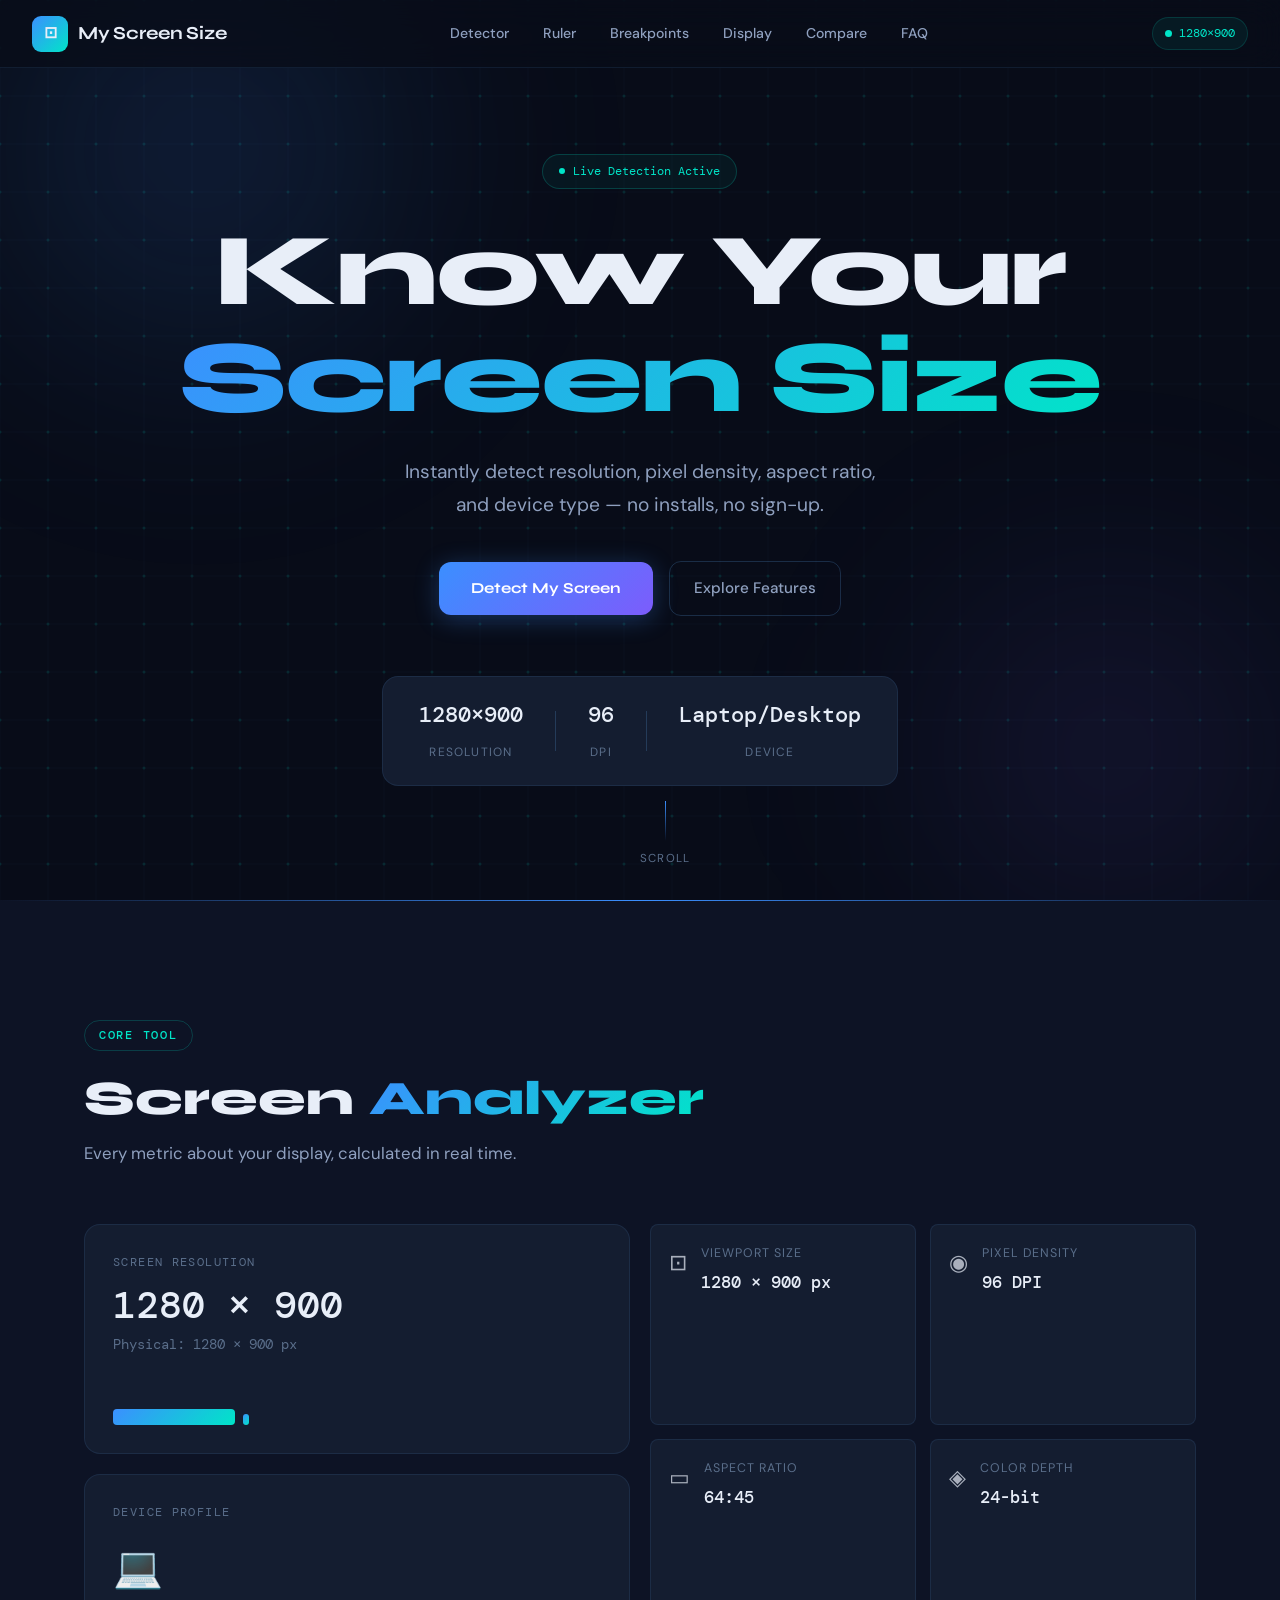
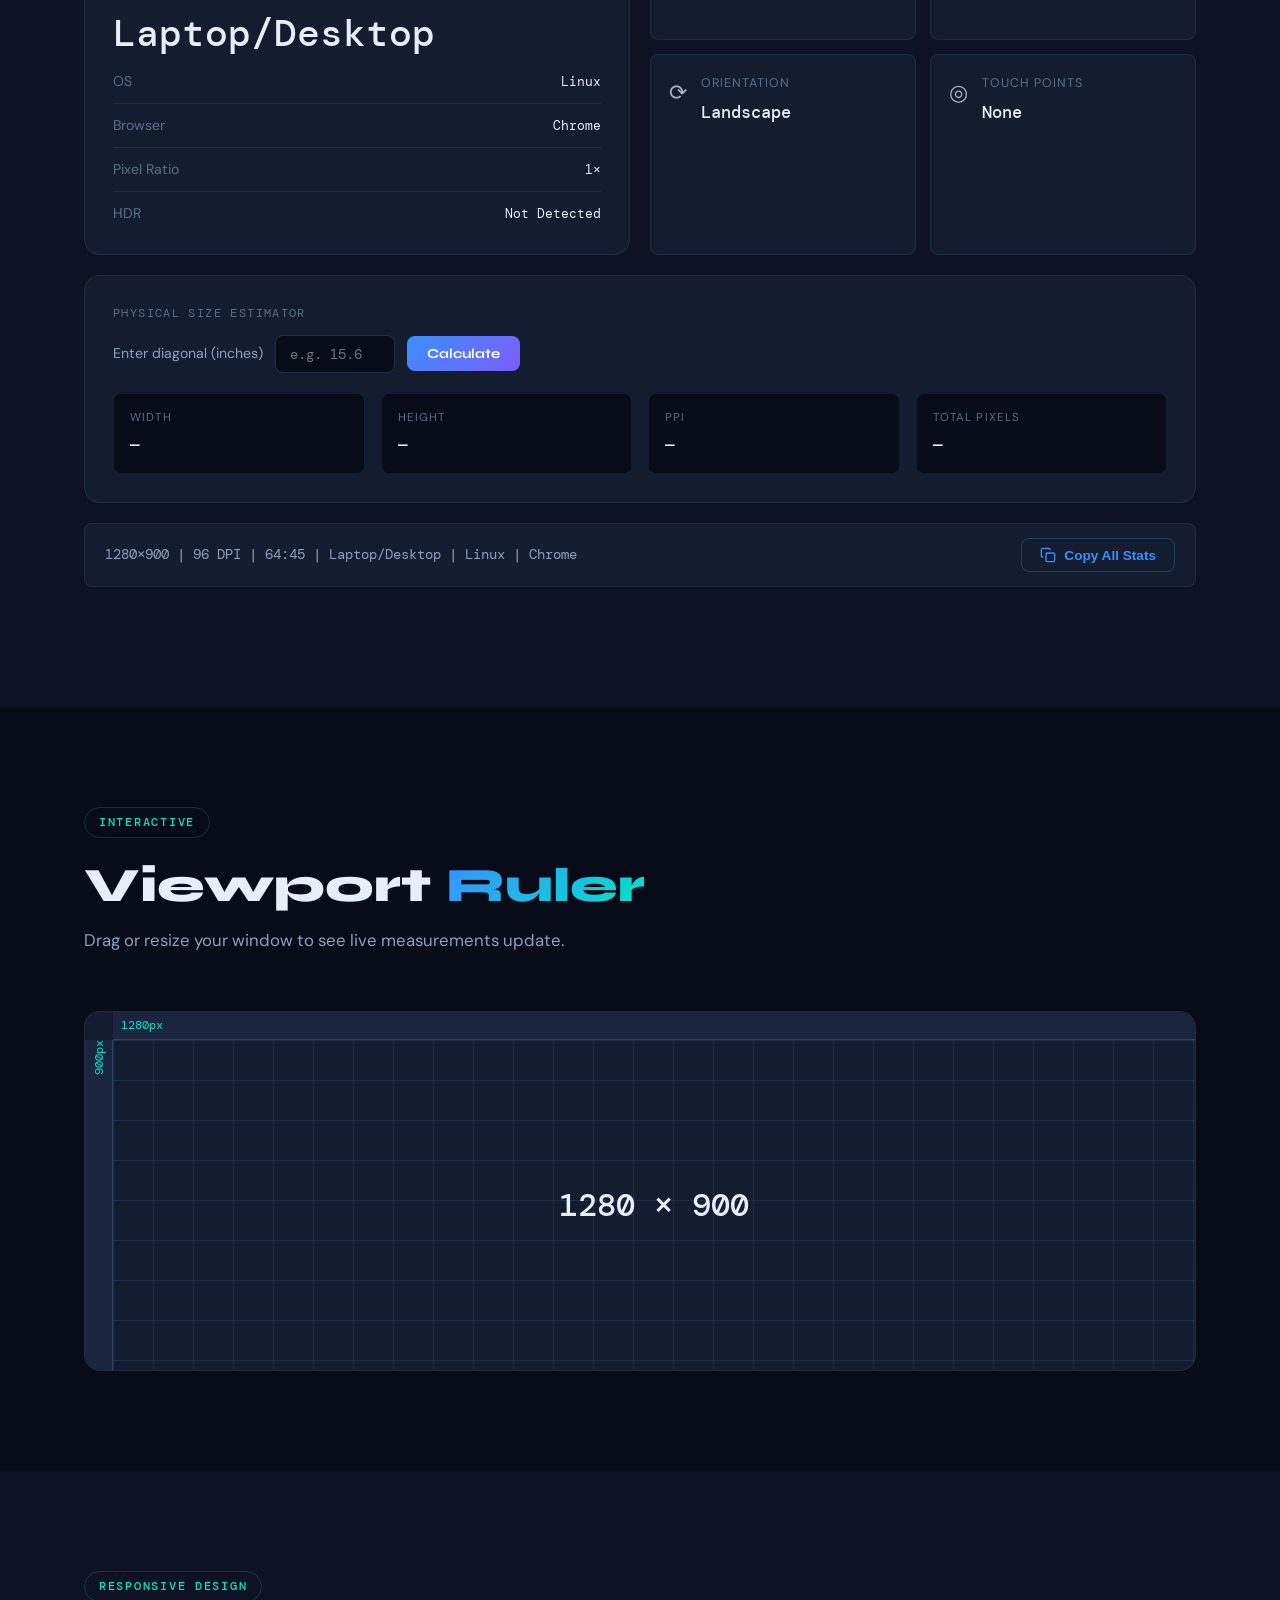
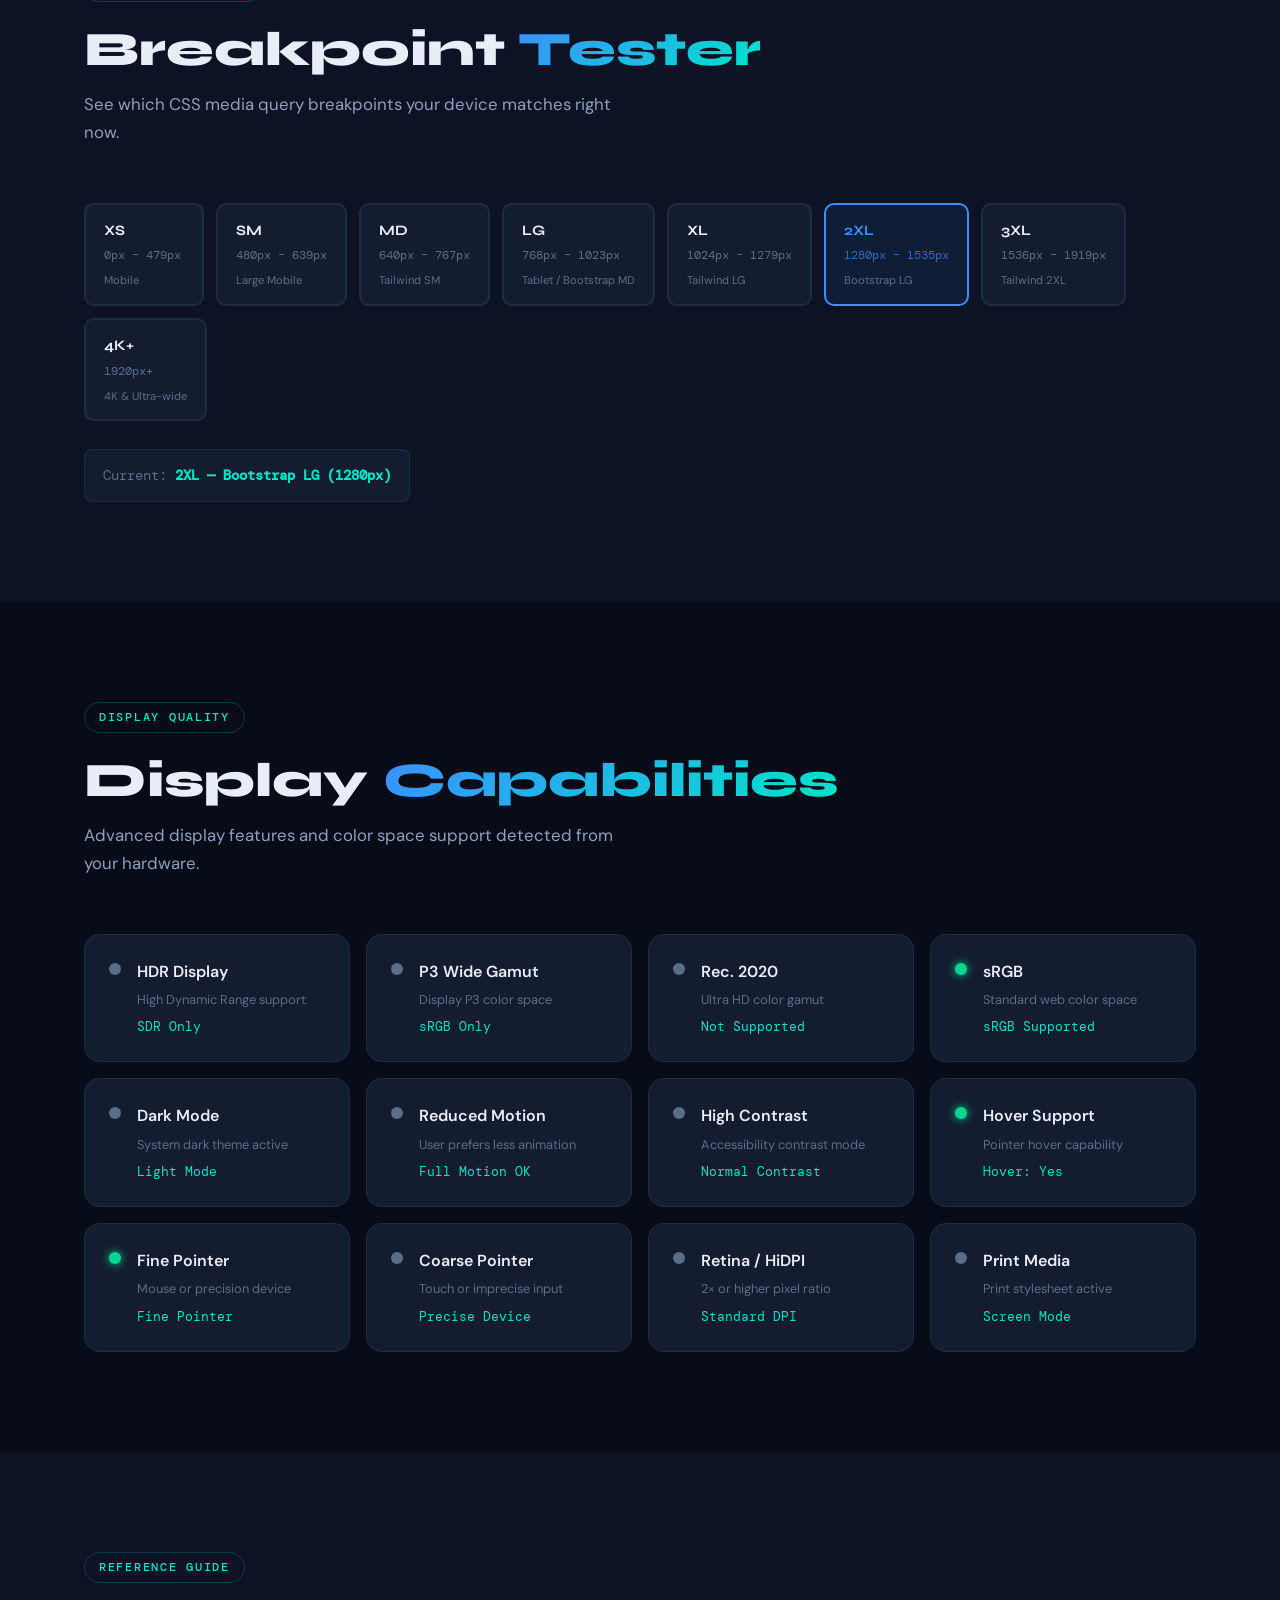
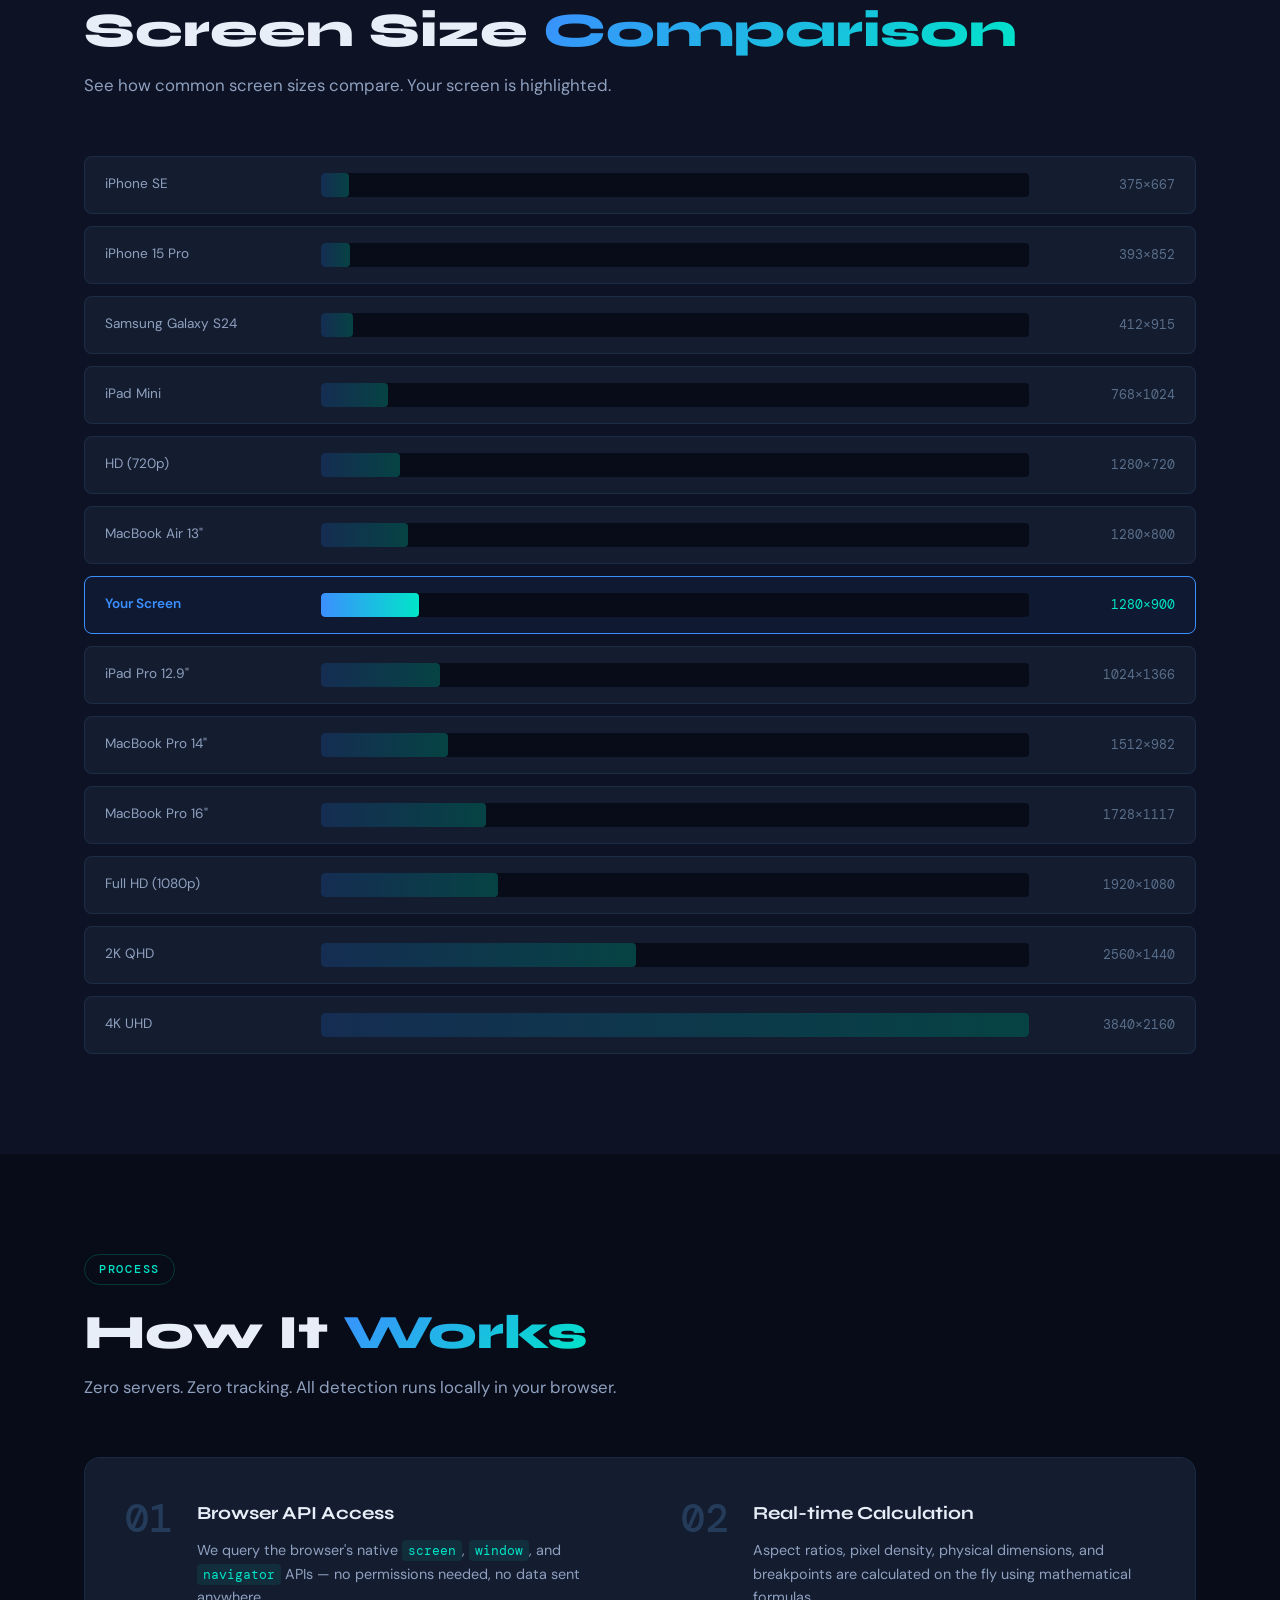
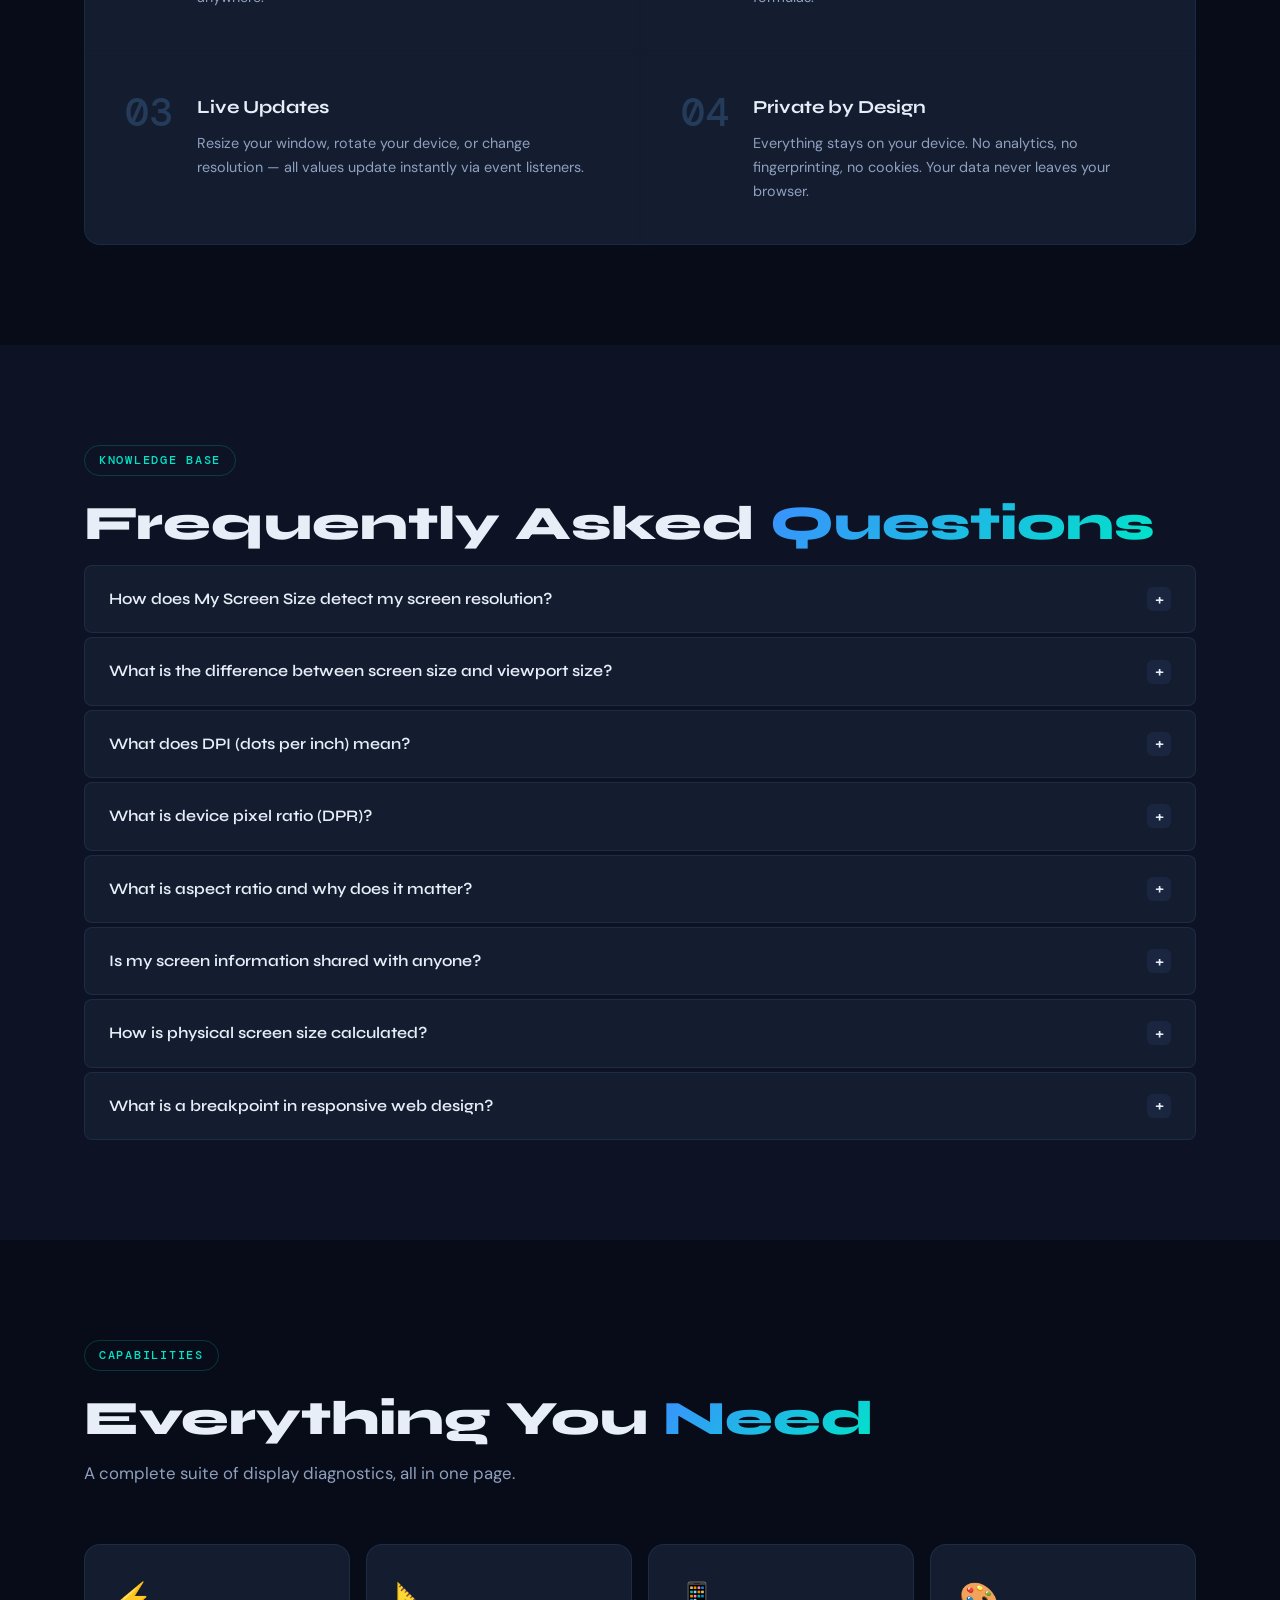
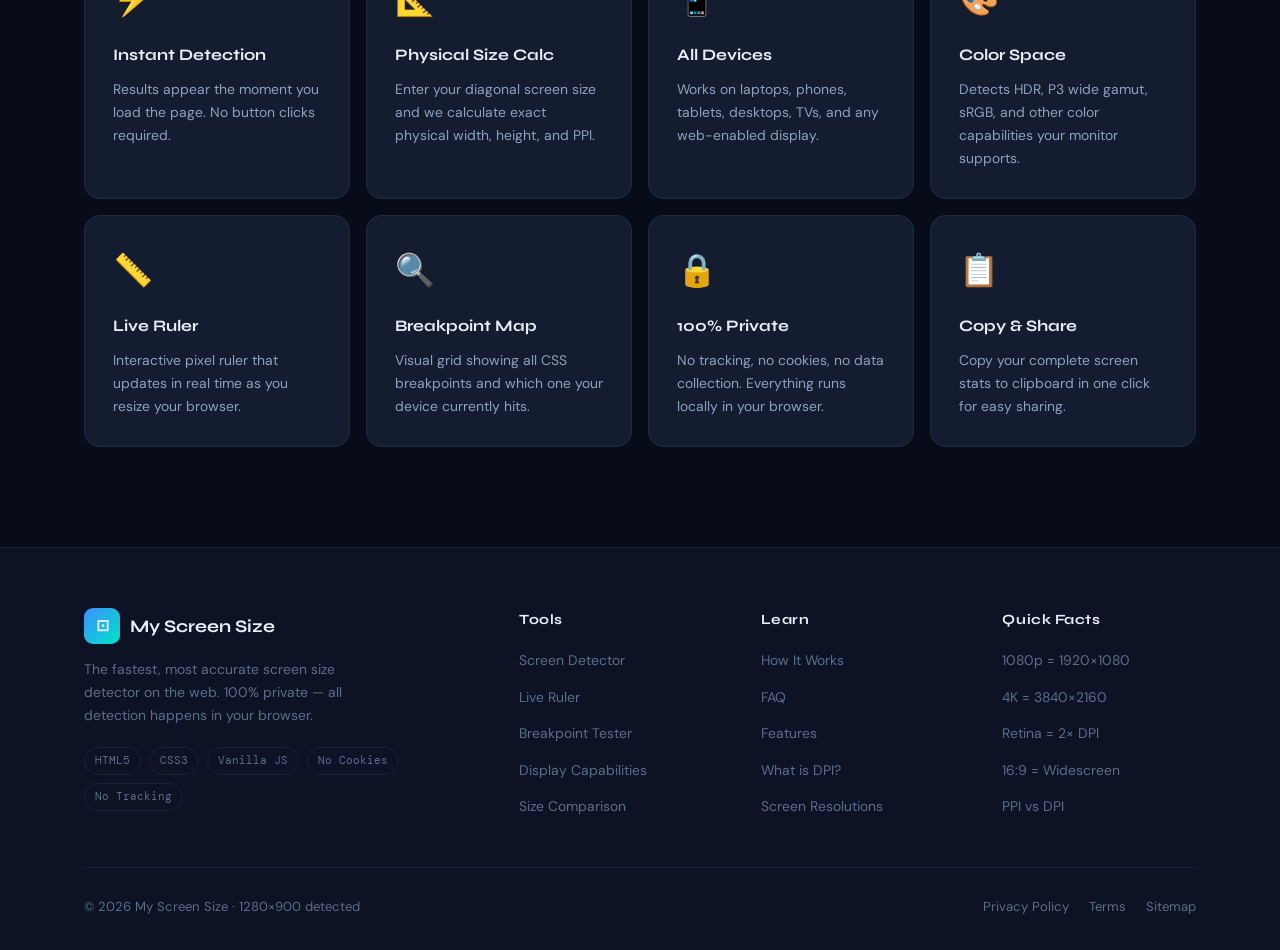
==== commit e52626bd: "Update index.html" ====
--- a/index.html
+++ b/index.html
@@ -12,6 +12,7 @@
   <meta name="author" content="My Screen Size" />
   <link rel="canonical" href="https://laptopscreensize.github.io/" />
   <meta name="robots" content="index, follow" />
+  <link rel="icon" type="image/png" sizes="32x32" href="/favicon.png">
 
   <!-- Open Graph -->
   <meta property="og:type" content="website" />
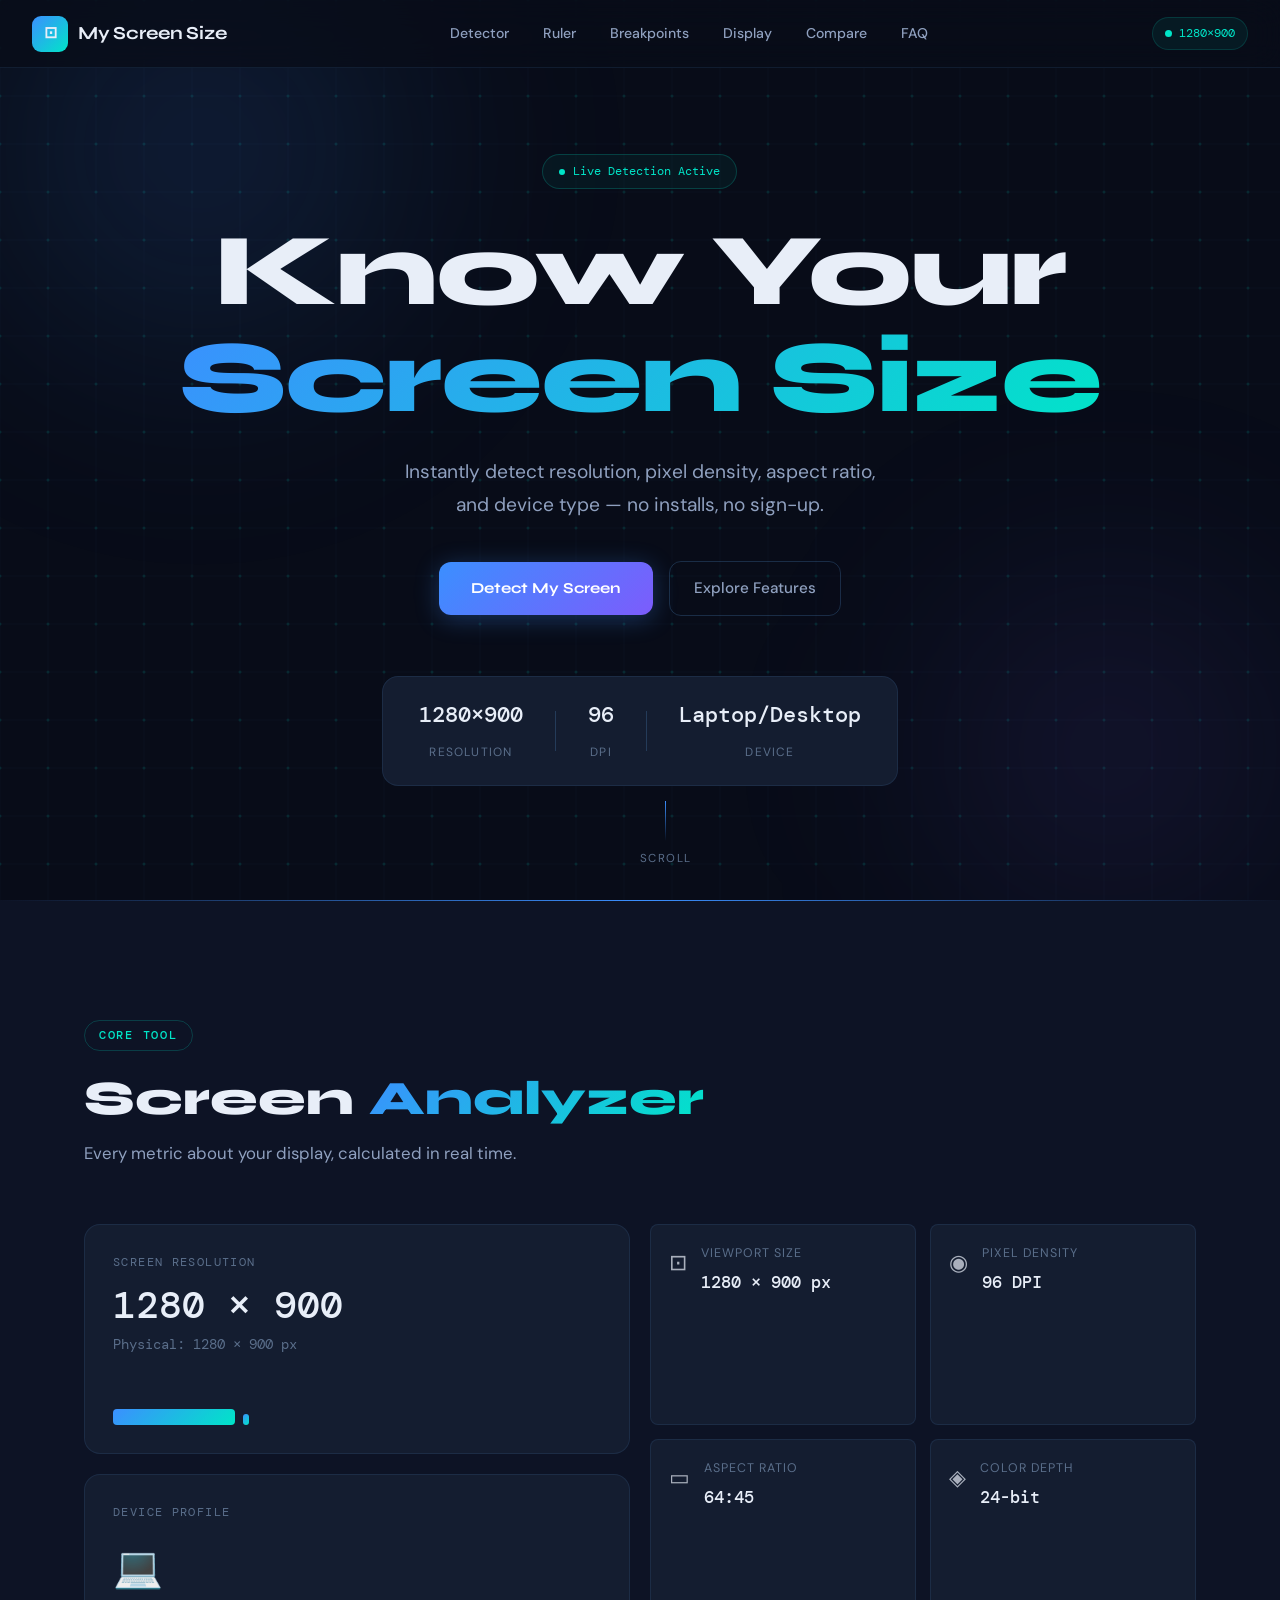
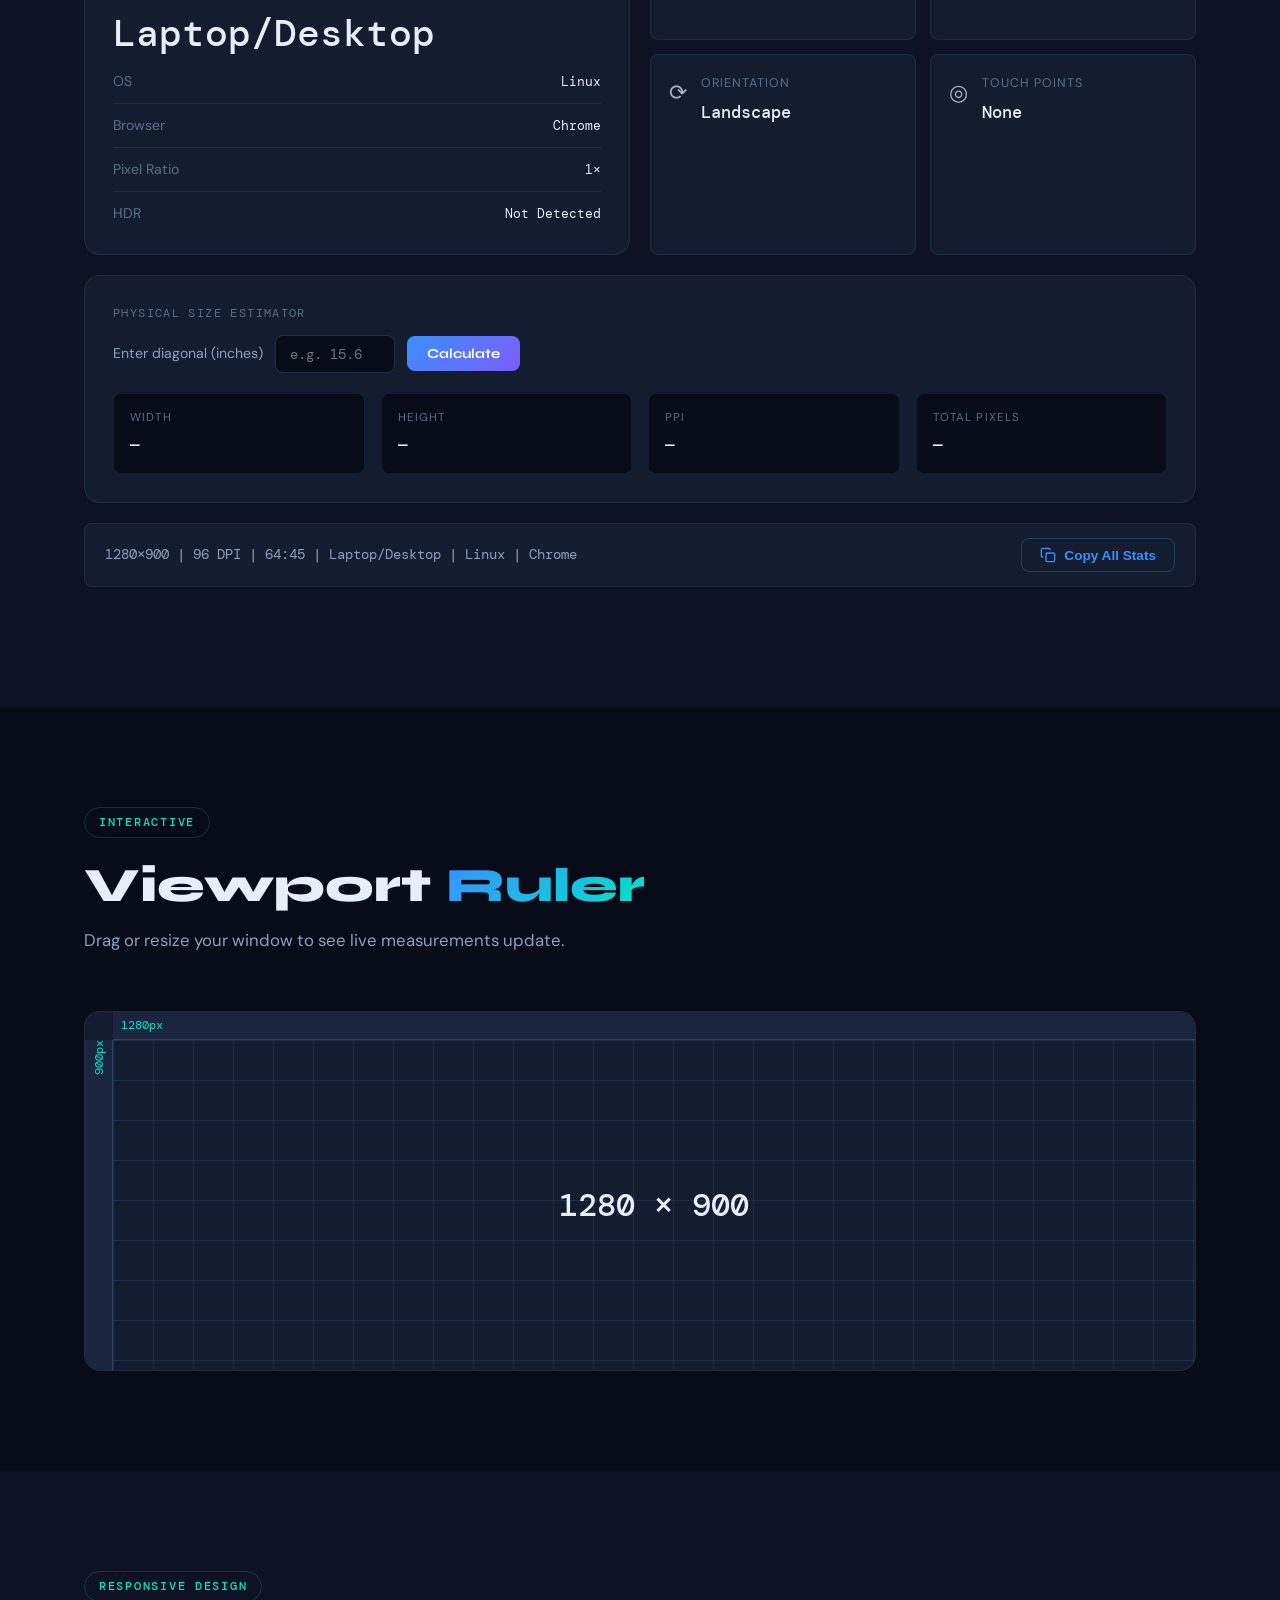
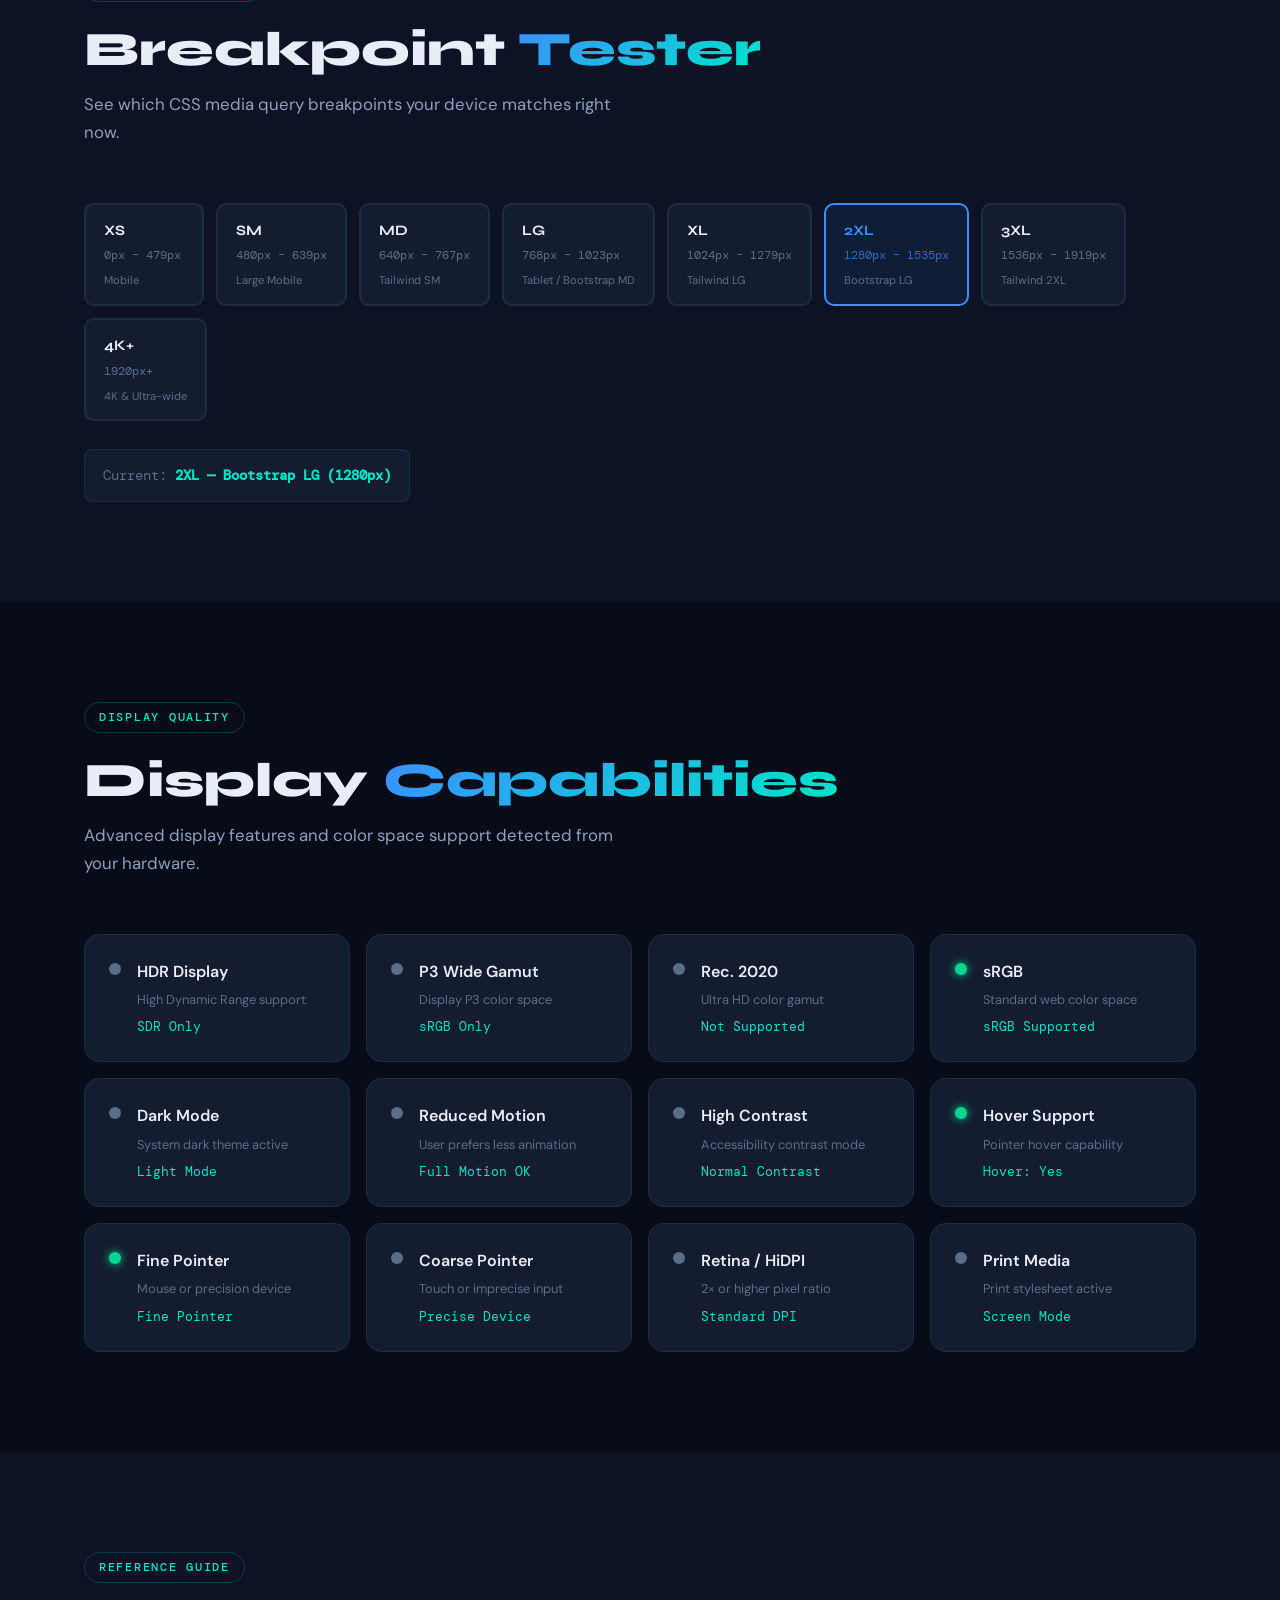
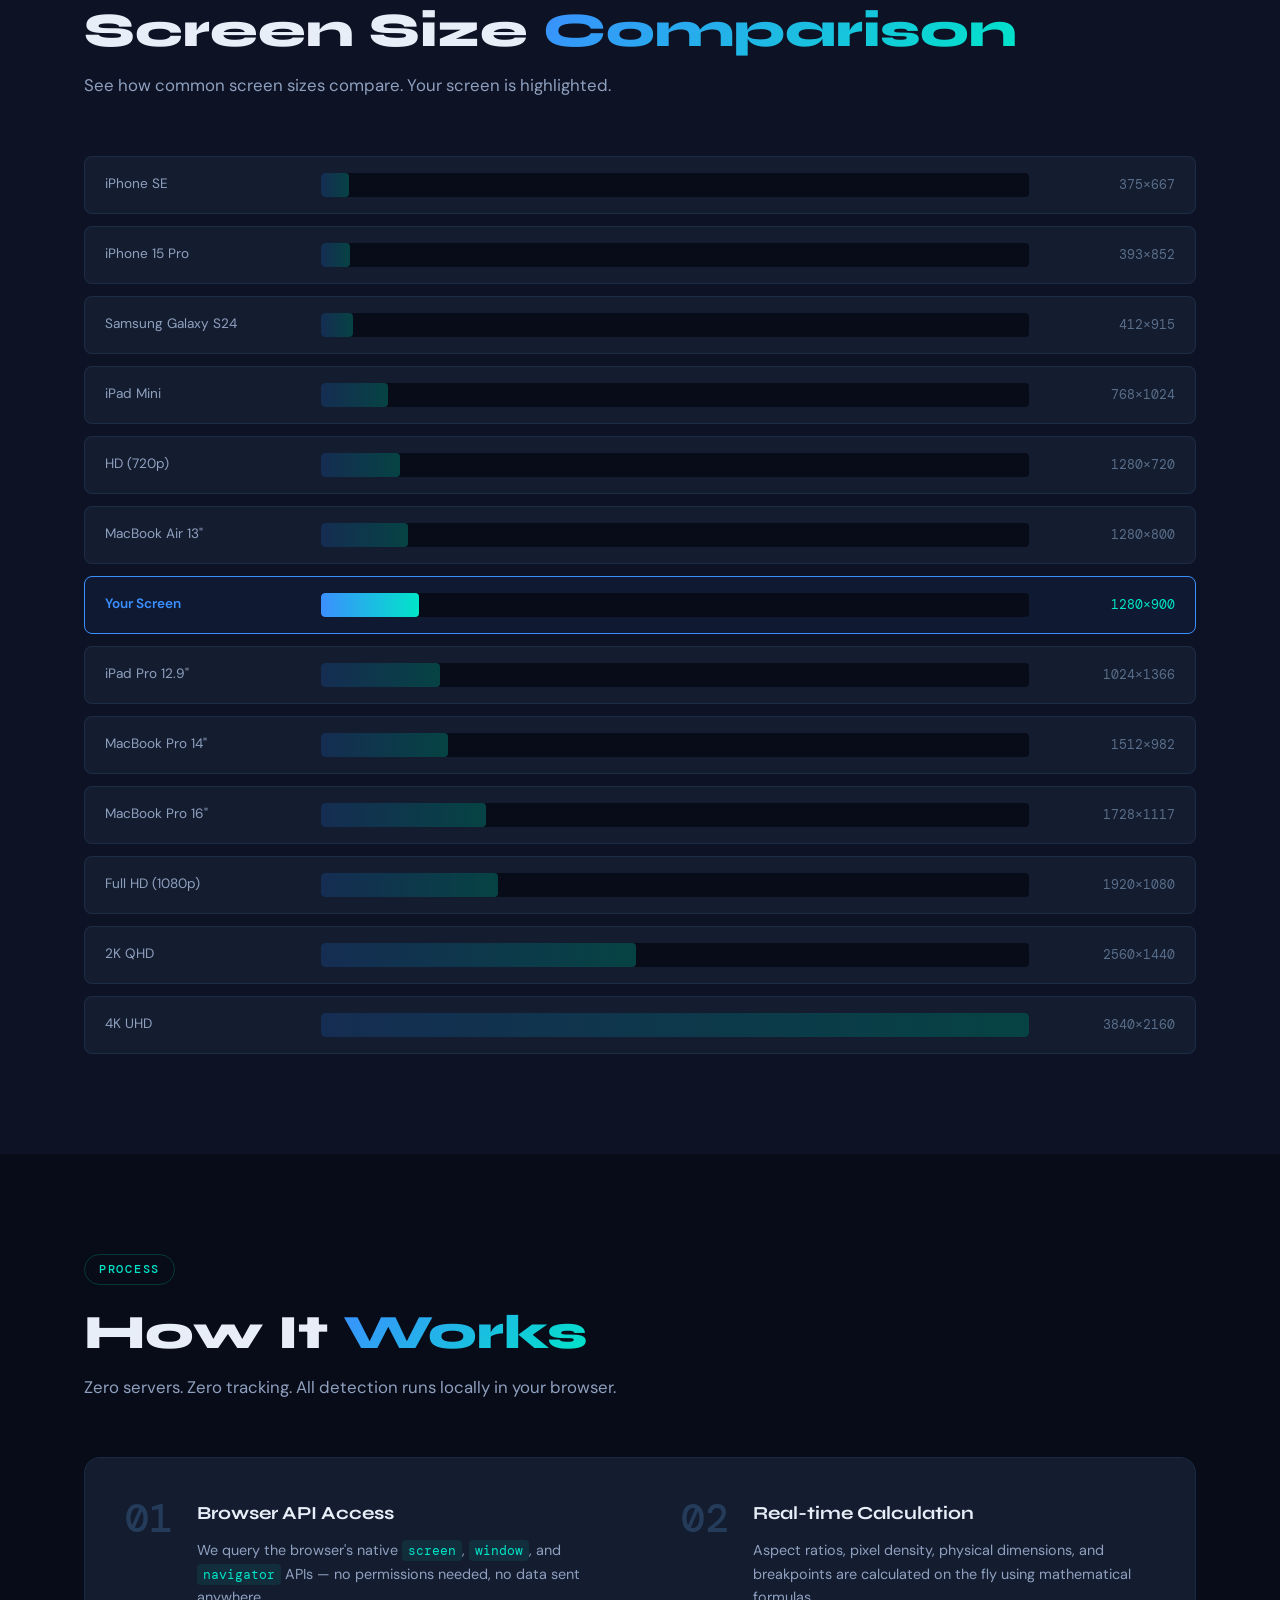
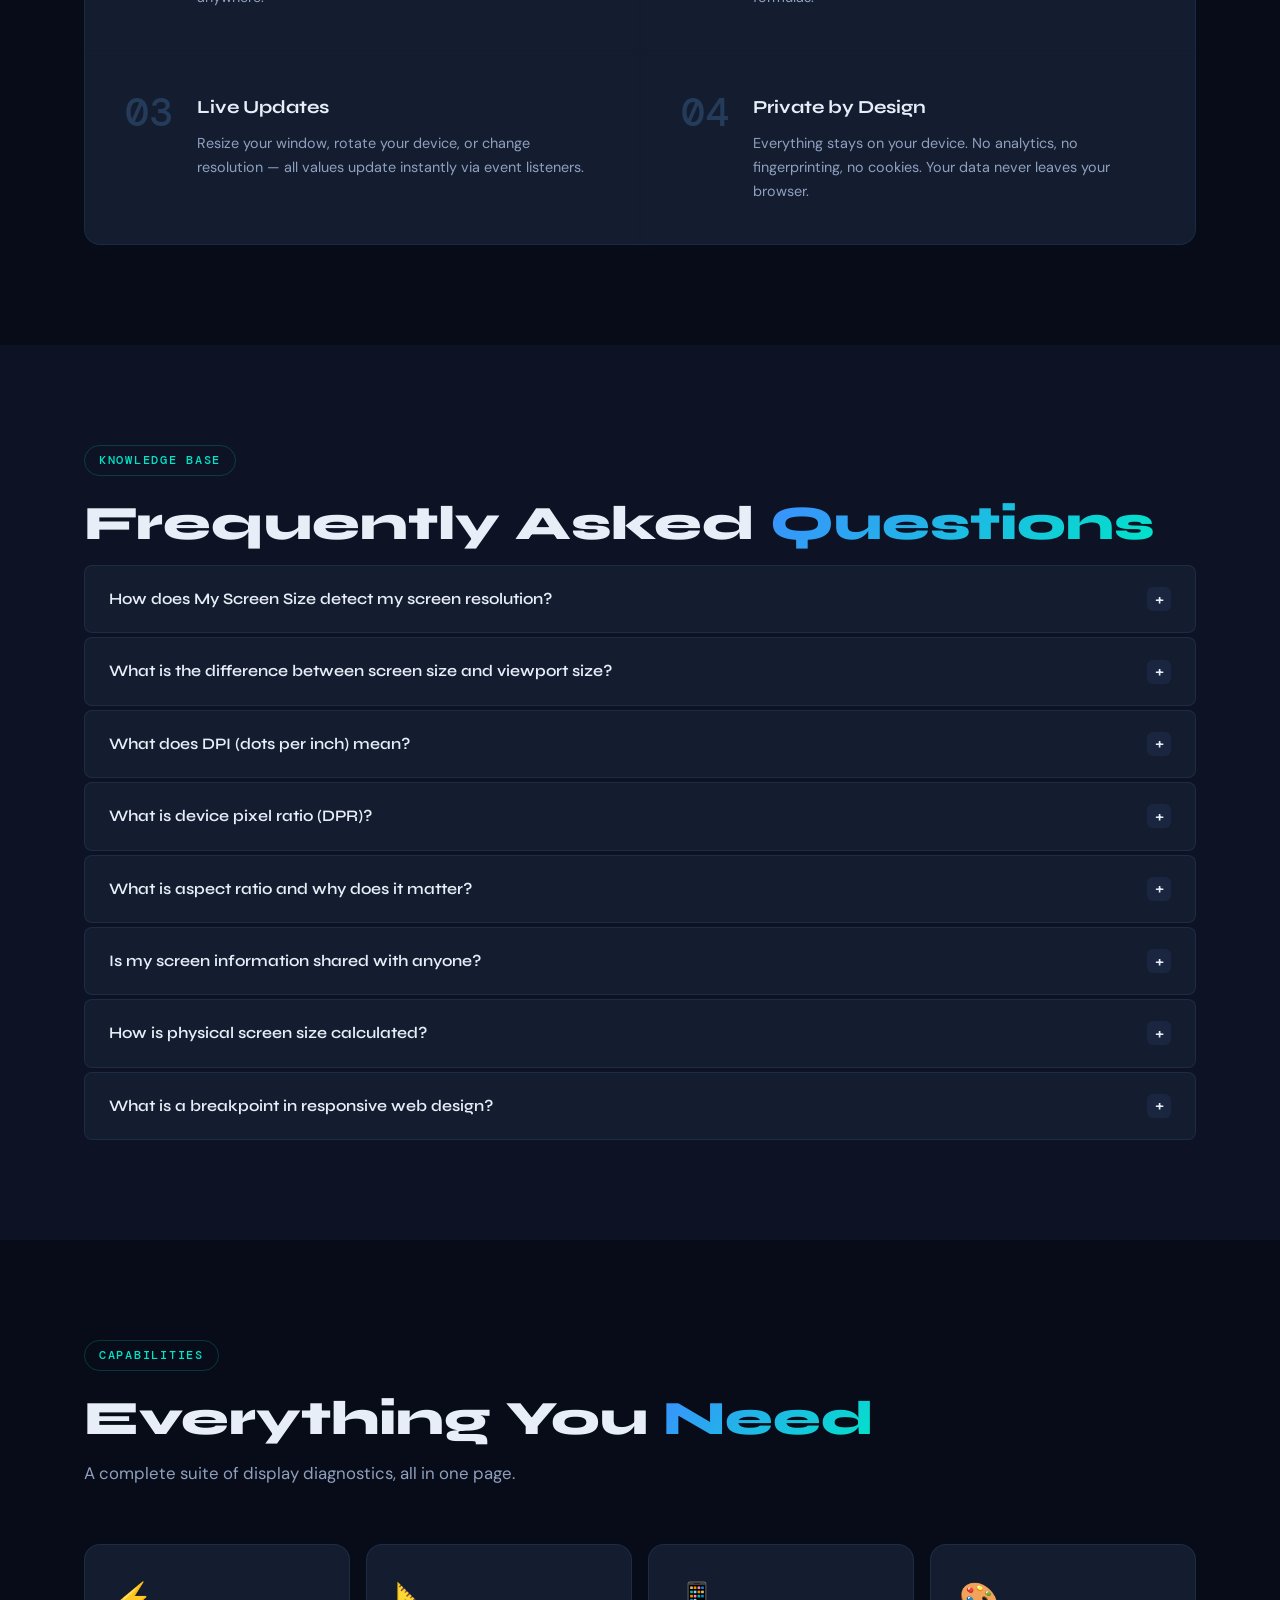
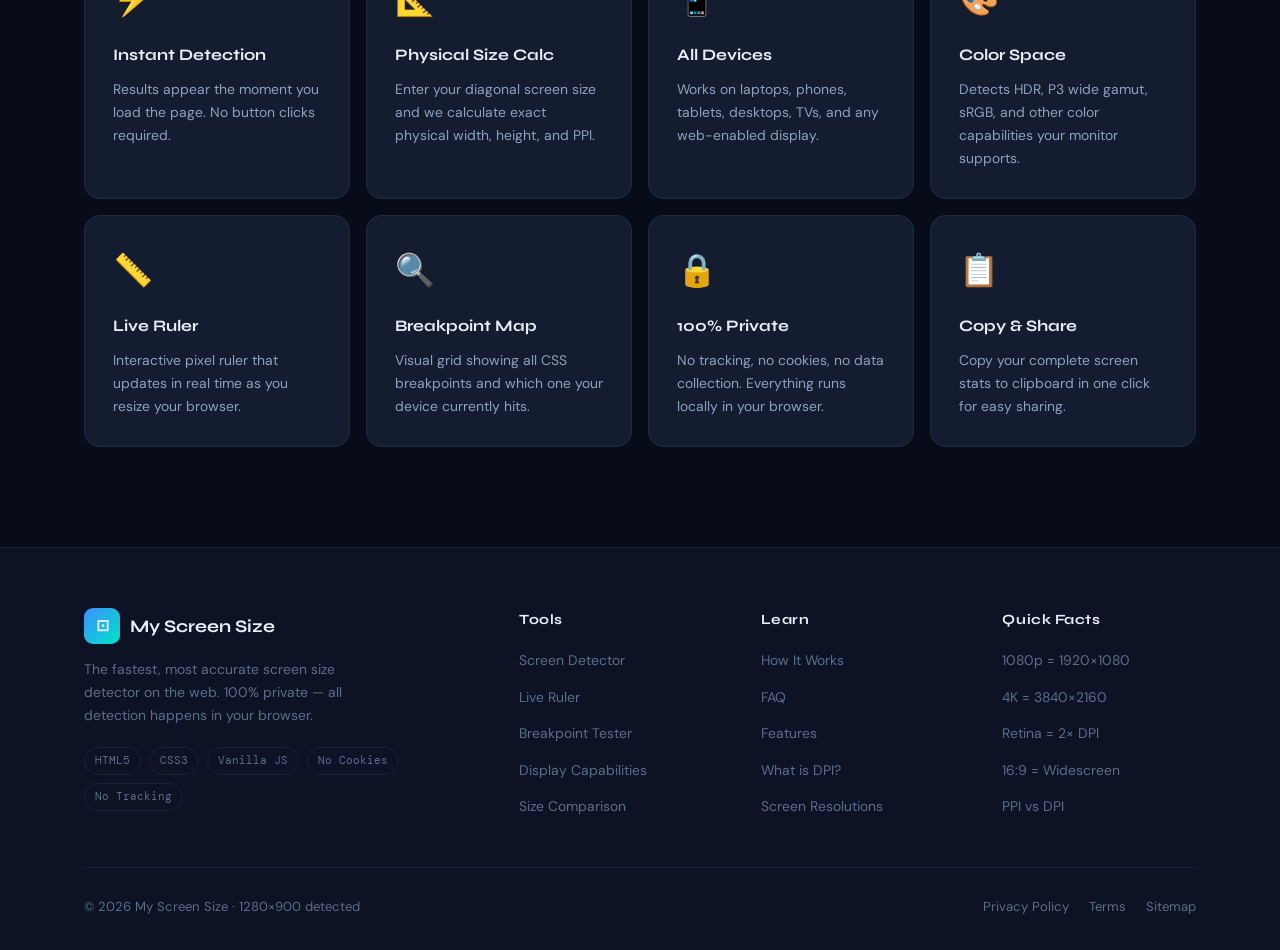
==== commit acb565e7: "Update index.html" ====
--- a/index.html
+++ b/index.html
@@ -12,7 +12,7 @@
   <meta name="author" content="My Screen Size" />
   <link rel="canonical" href="https://laptopscreensize.github.io/" />
   <meta name="robots" content="index, follow" />
-  <link rel="icon" type="image/png" sizes="32x32" href="/favicon.png">
+  <link rel="icon" type="image/png" sizes="32x32" href="/images/favicon.png">
 
   <!-- Open Graph -->
   <meta property="og:type" content="website" />
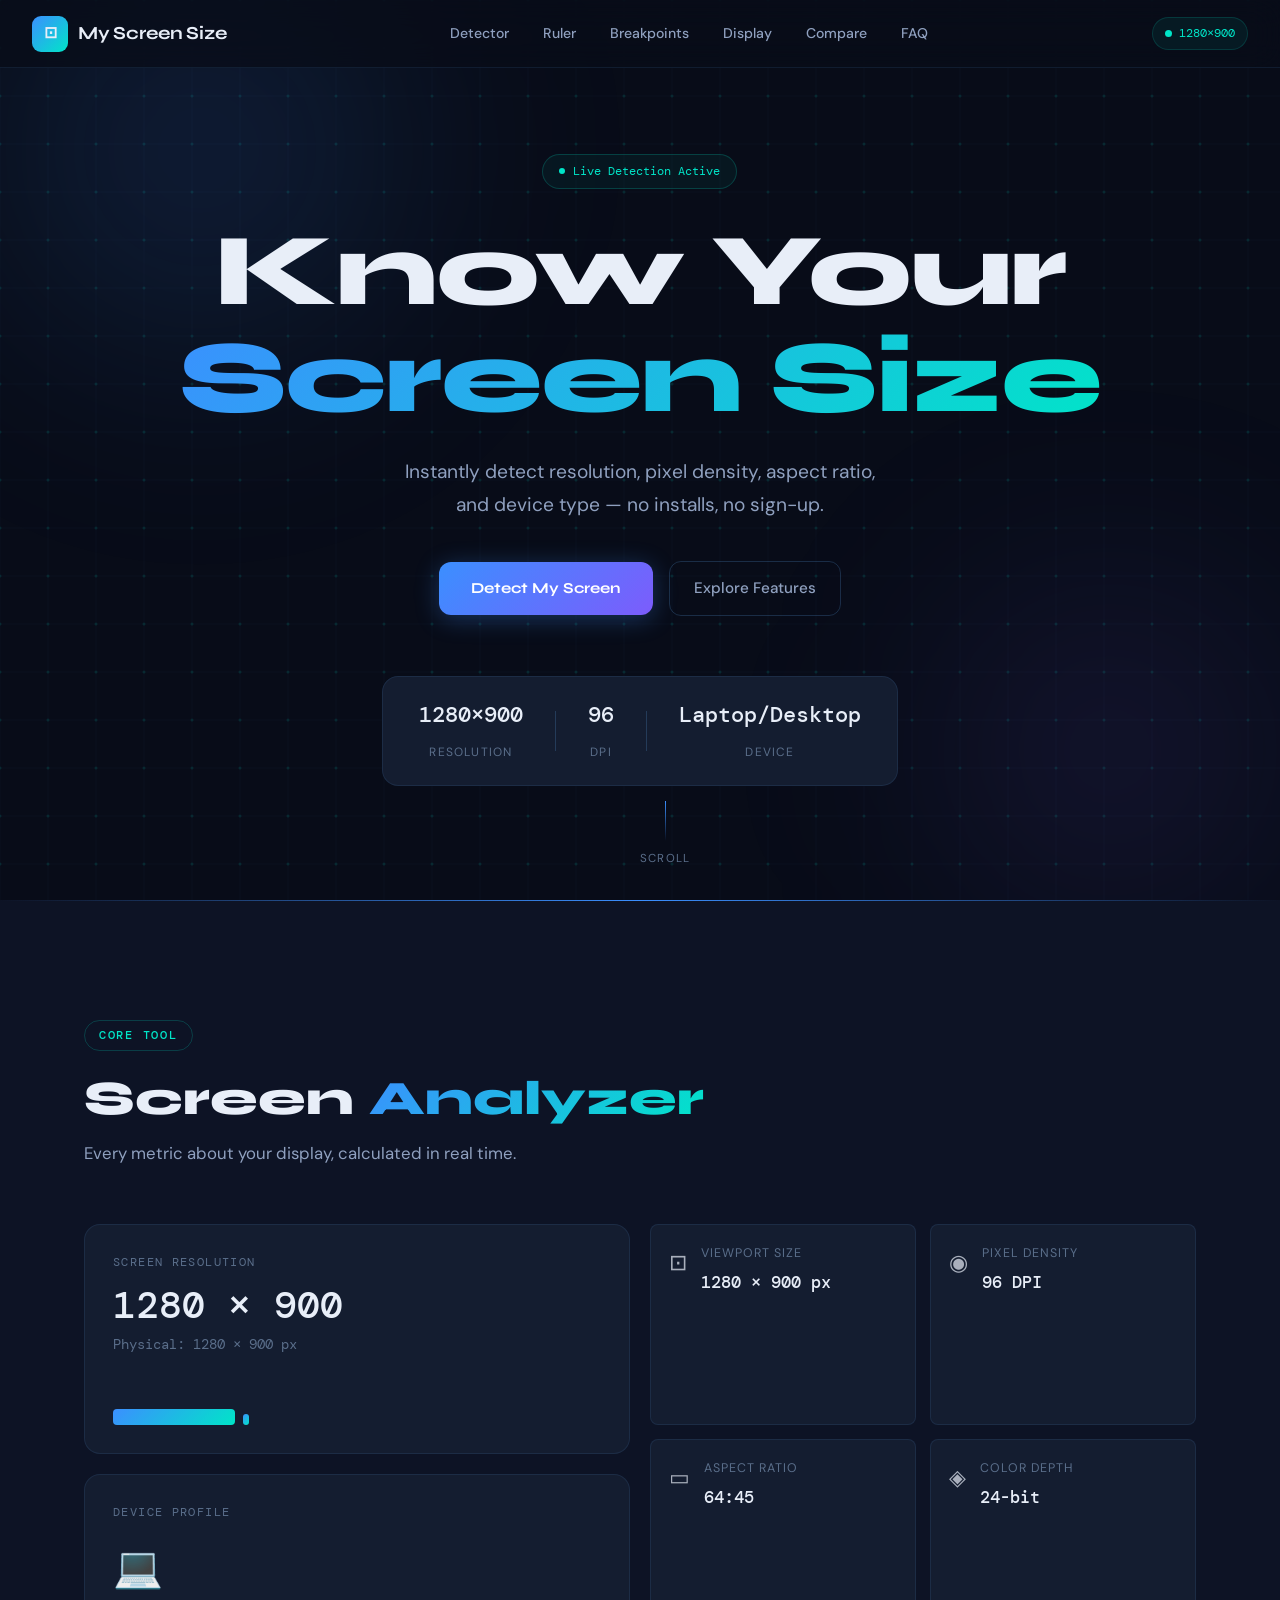
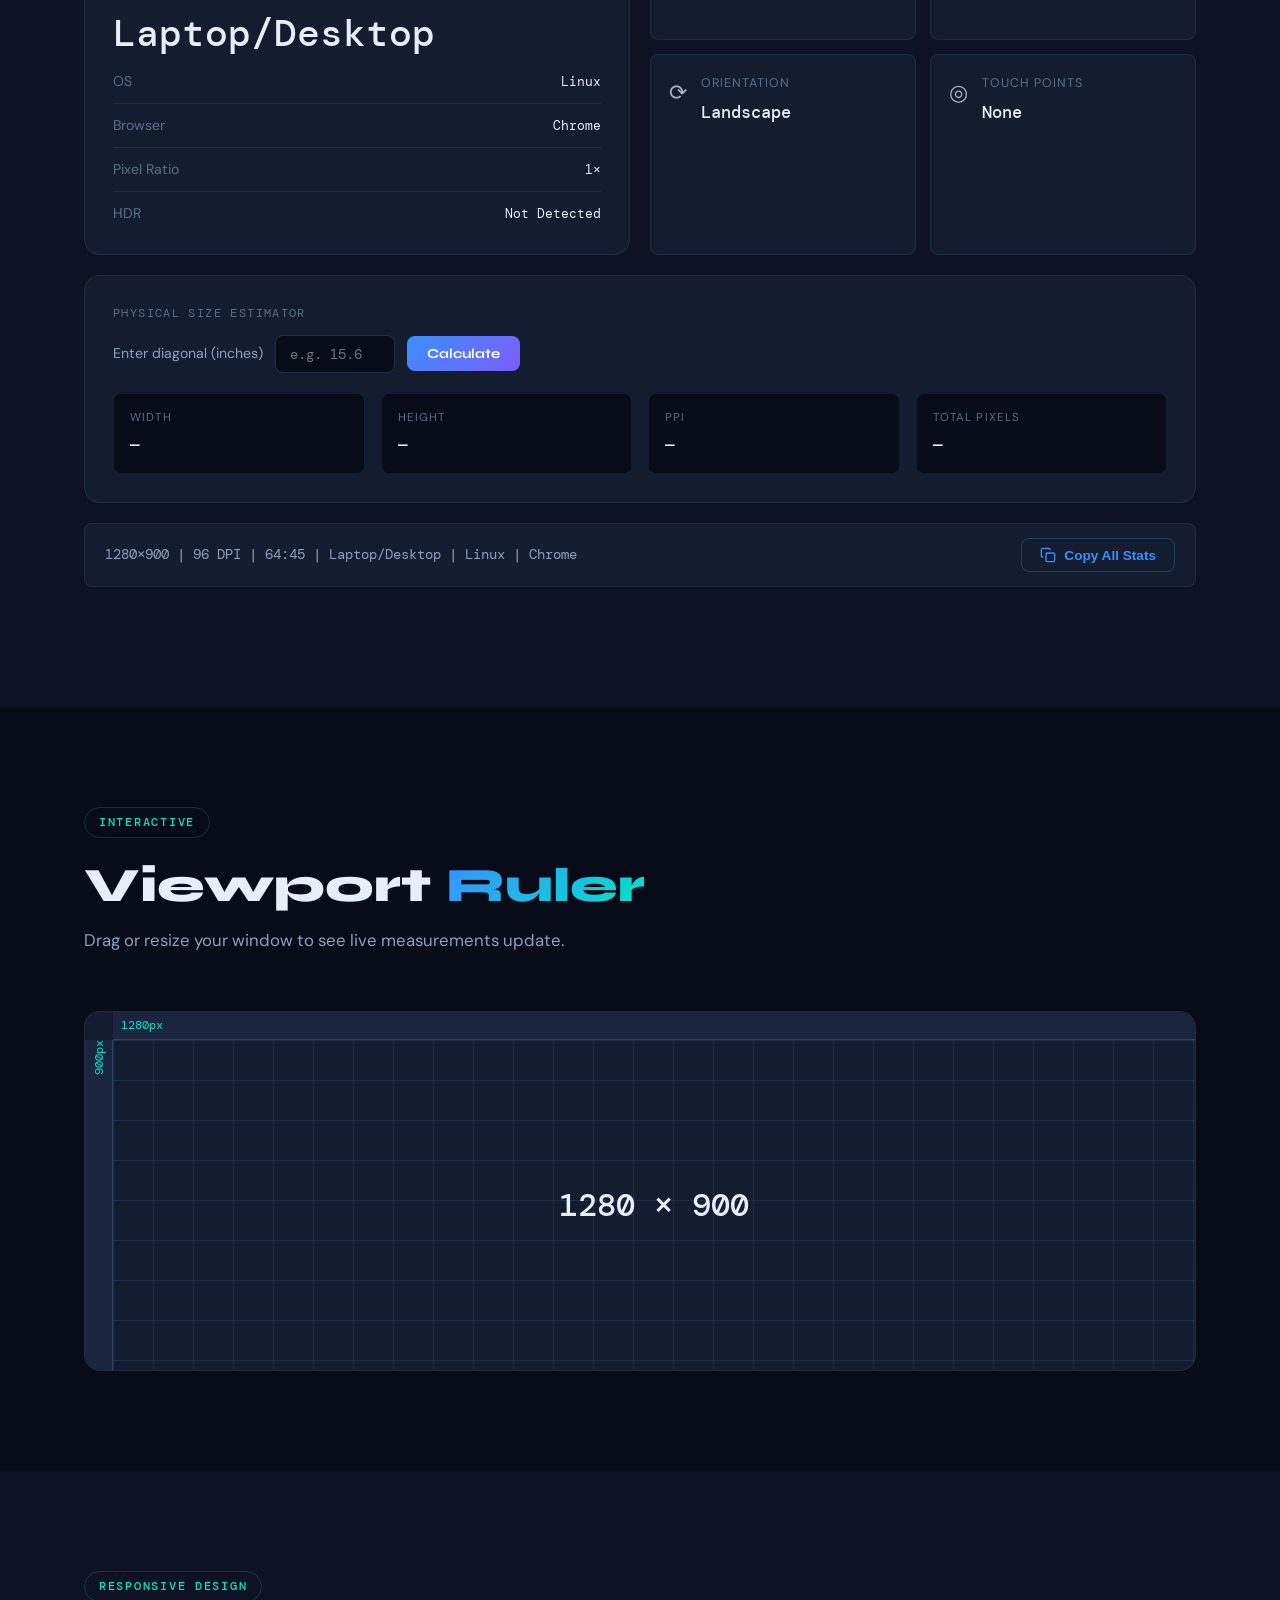
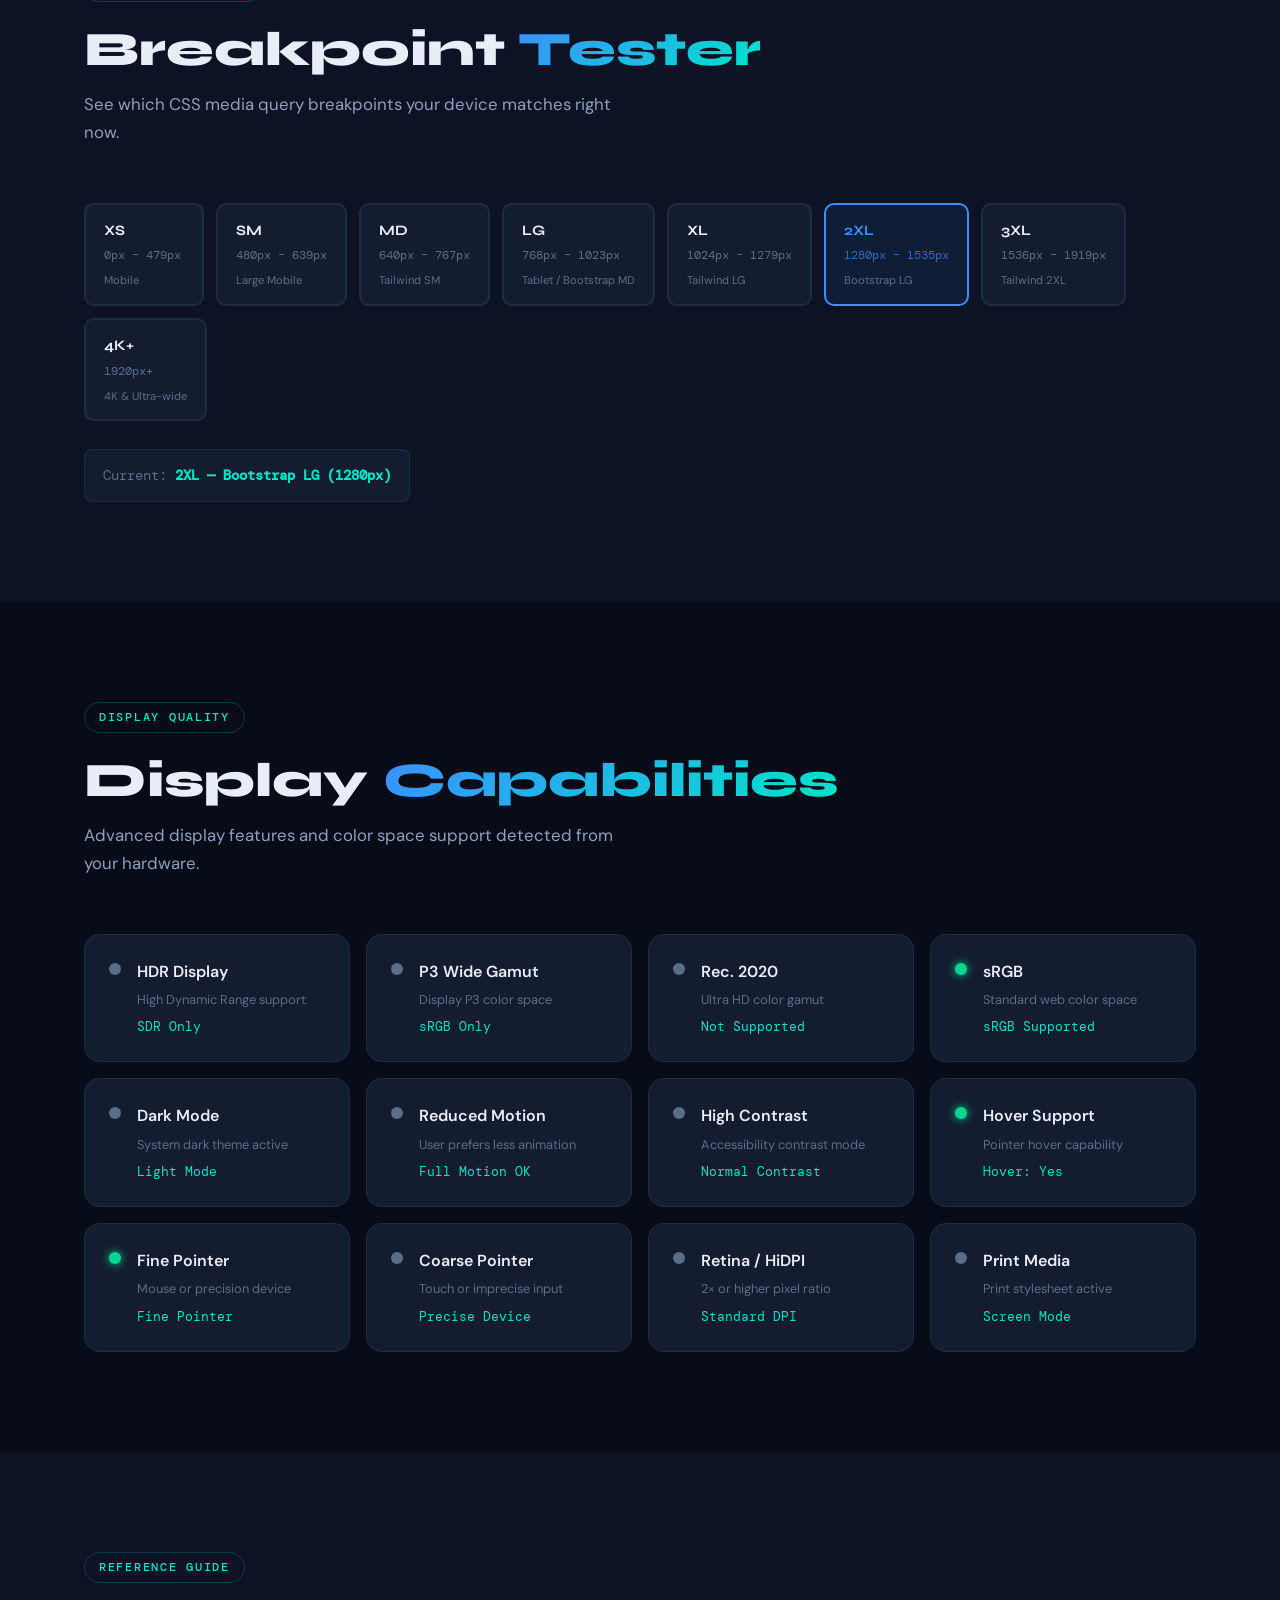
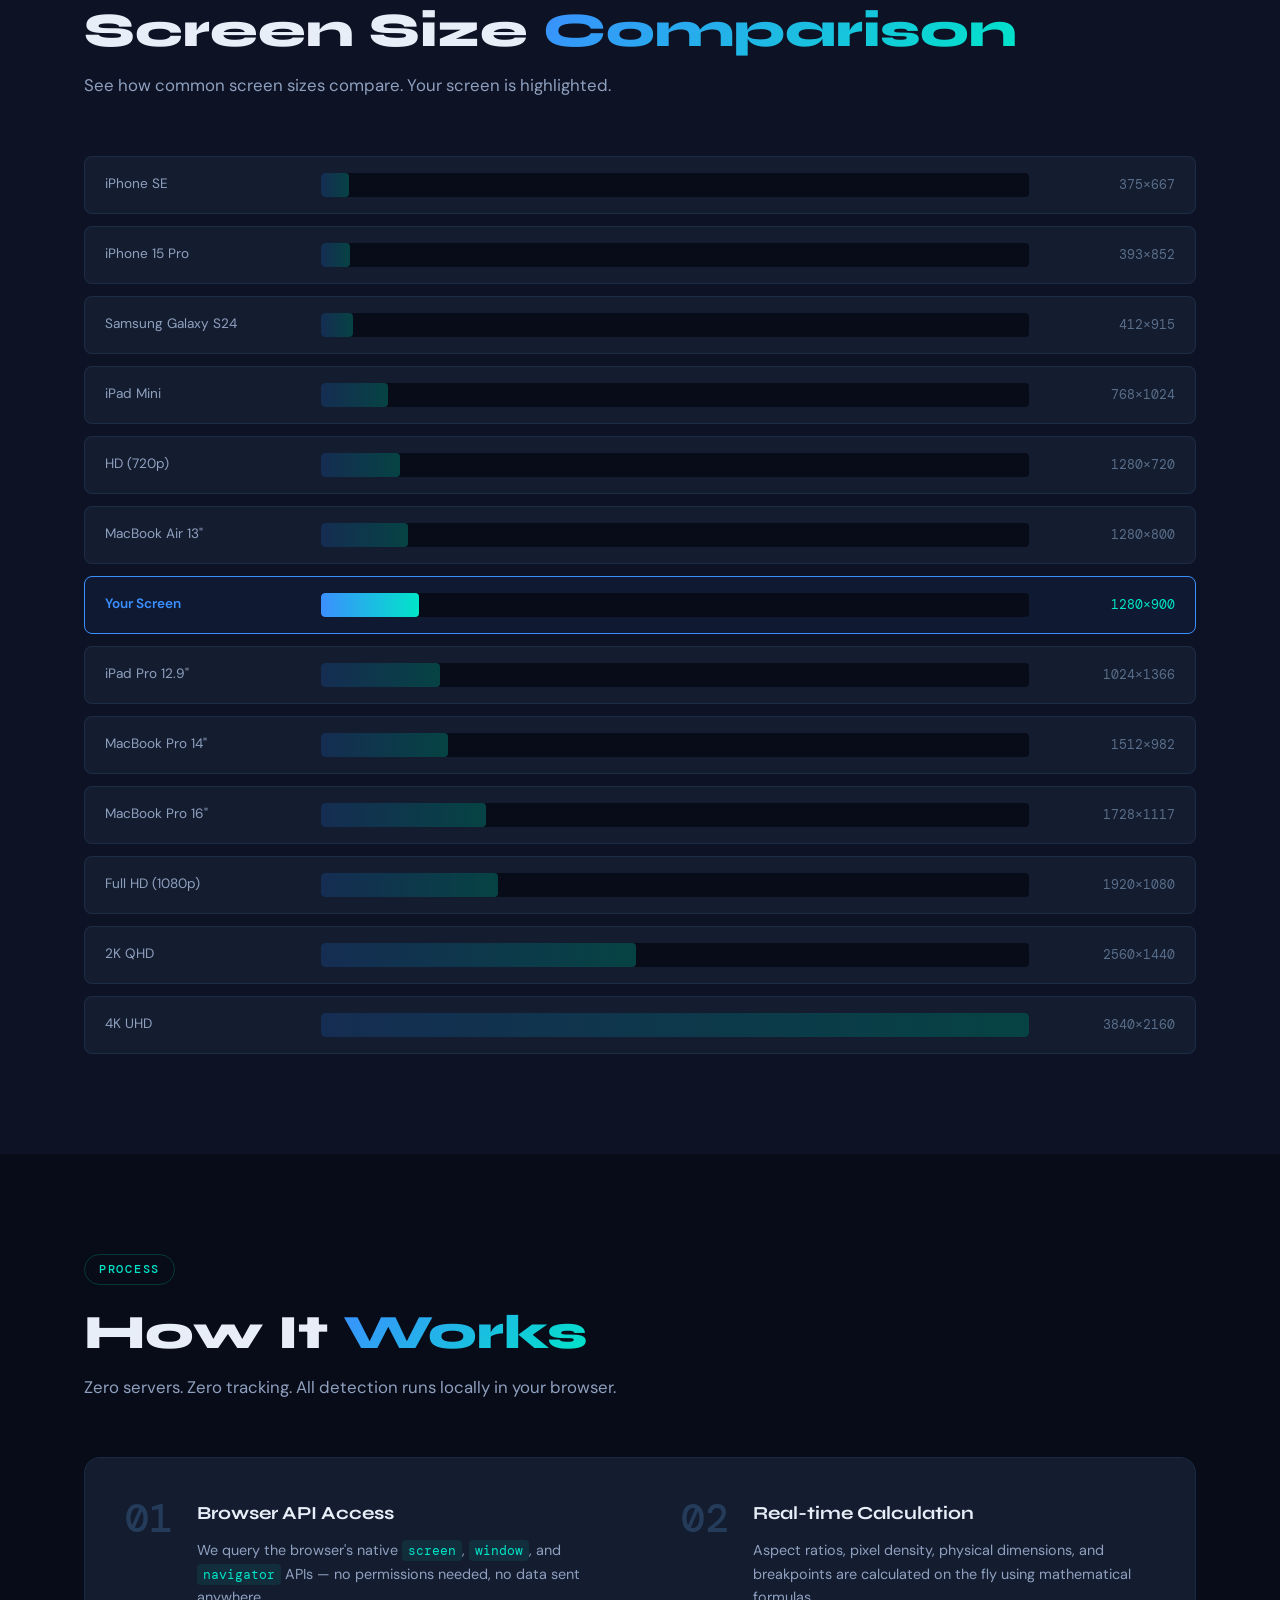
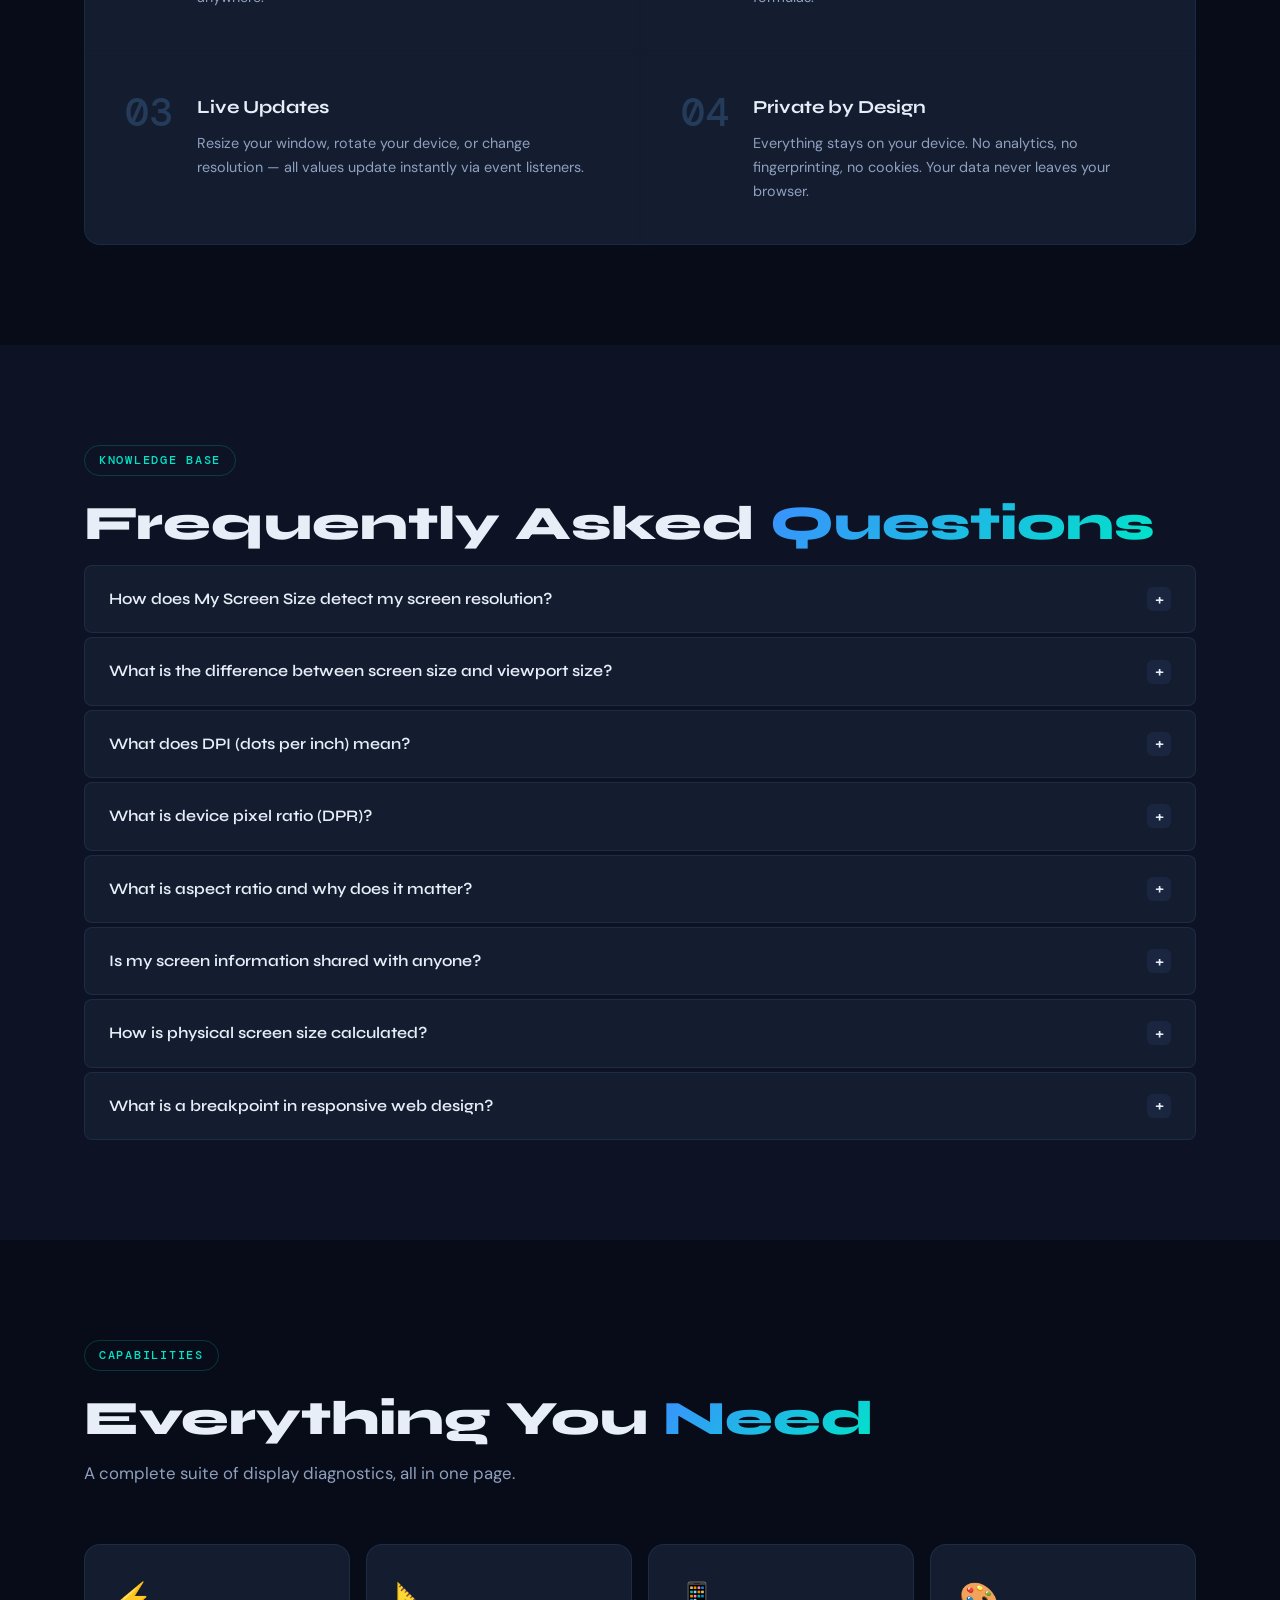
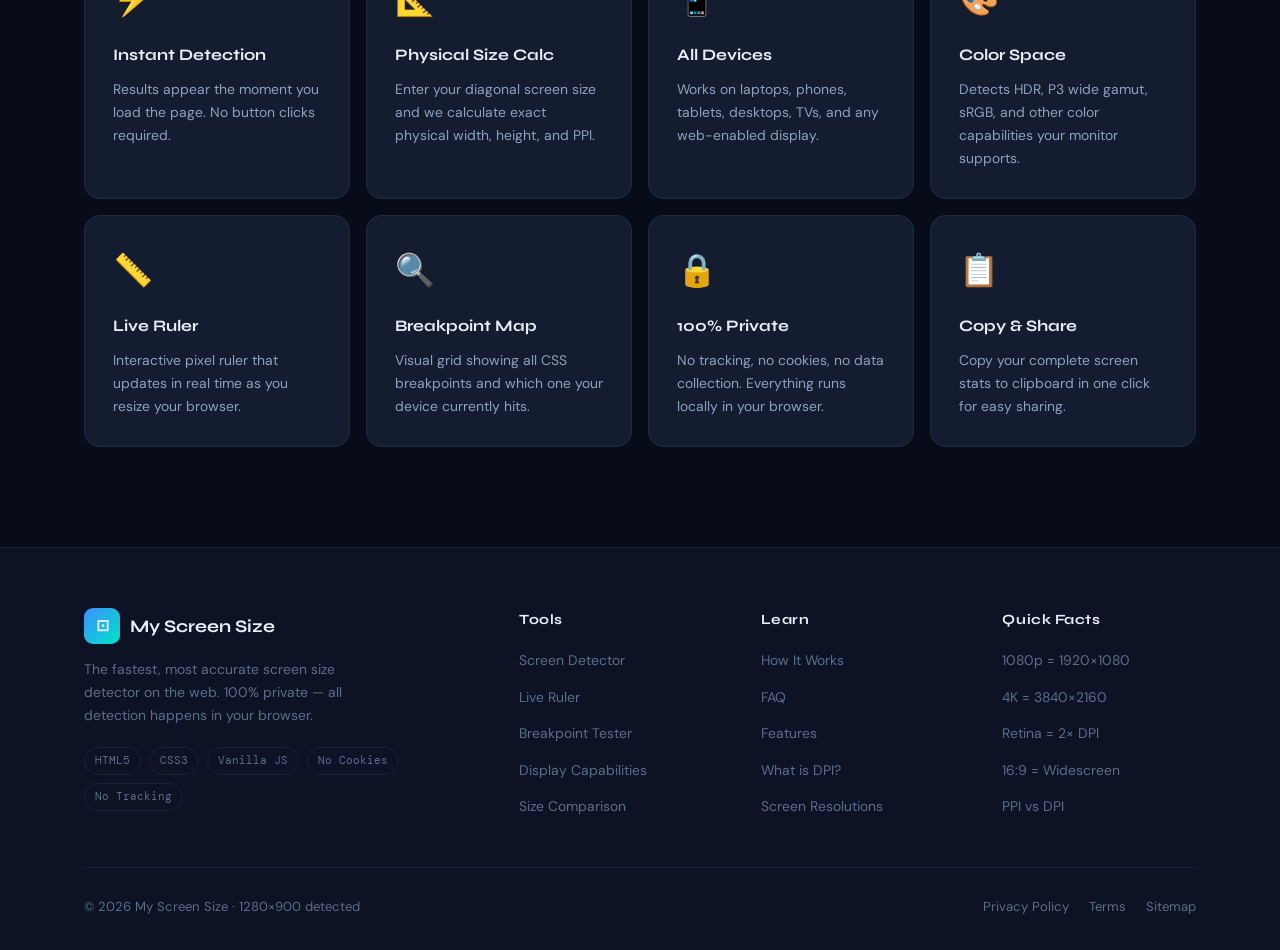
==== commit 8204d6a4: "Update index.html" ====
--- a/index.html
+++ b/index.html
@@ -1,6 +1,16 @@
 <!DOCTYPE html>
 <html lang="en">
 <head>
+   <!-- Google tag (gtag.js) -->
+<script async src="https://www.googletagmanager.com/gtag/js?id=G-R5L1RFY4ER"></script>
+<script>
+  window.dataLayer = window.dataLayer || [];
+  function gtag(){dataLayer.push(arguments);}
+  gtag('js', new Date());
+
+  gtag('config', 'G-R5L1RFY4ER');
+</script>
+  
   <meta charset="UTF-8" />
   <meta name="viewport" content="width=device-width, initial-scale=1.0" />
   <meta name="theme-color" content="#0a0f1e" />
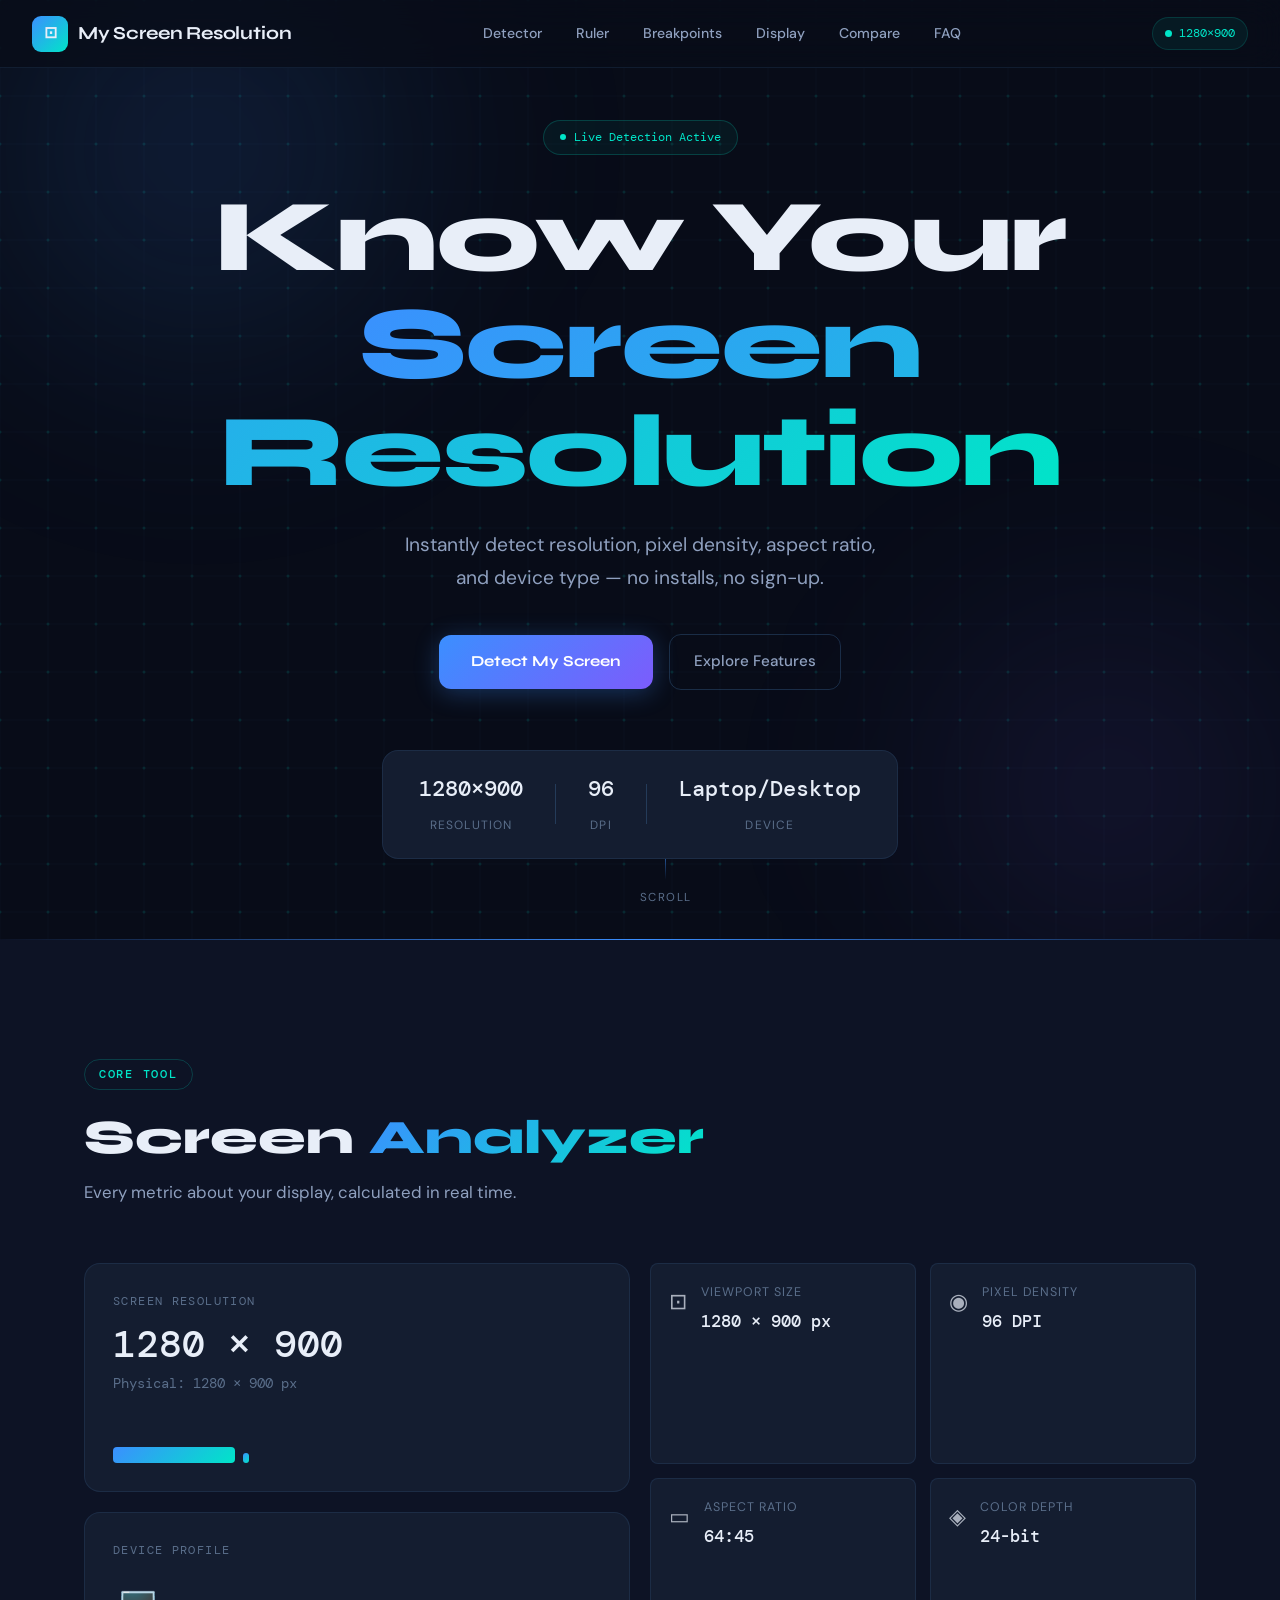
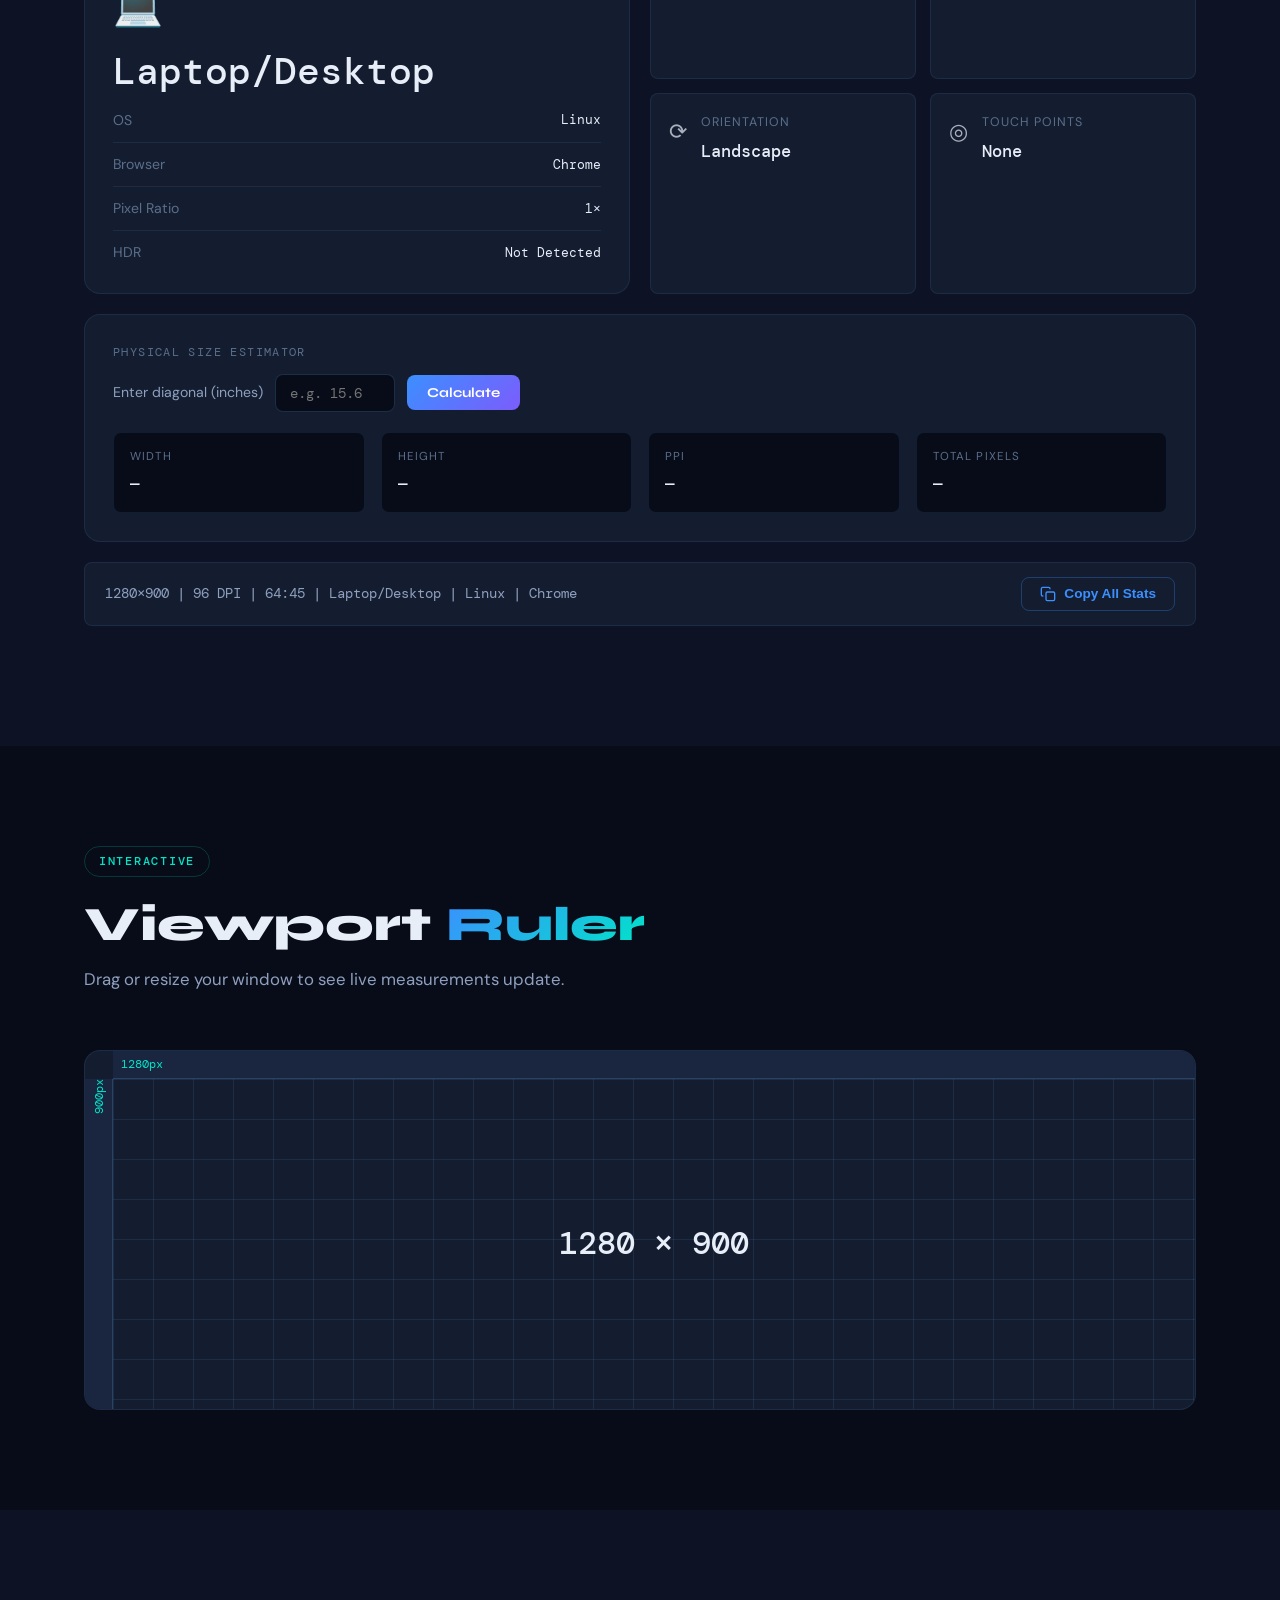
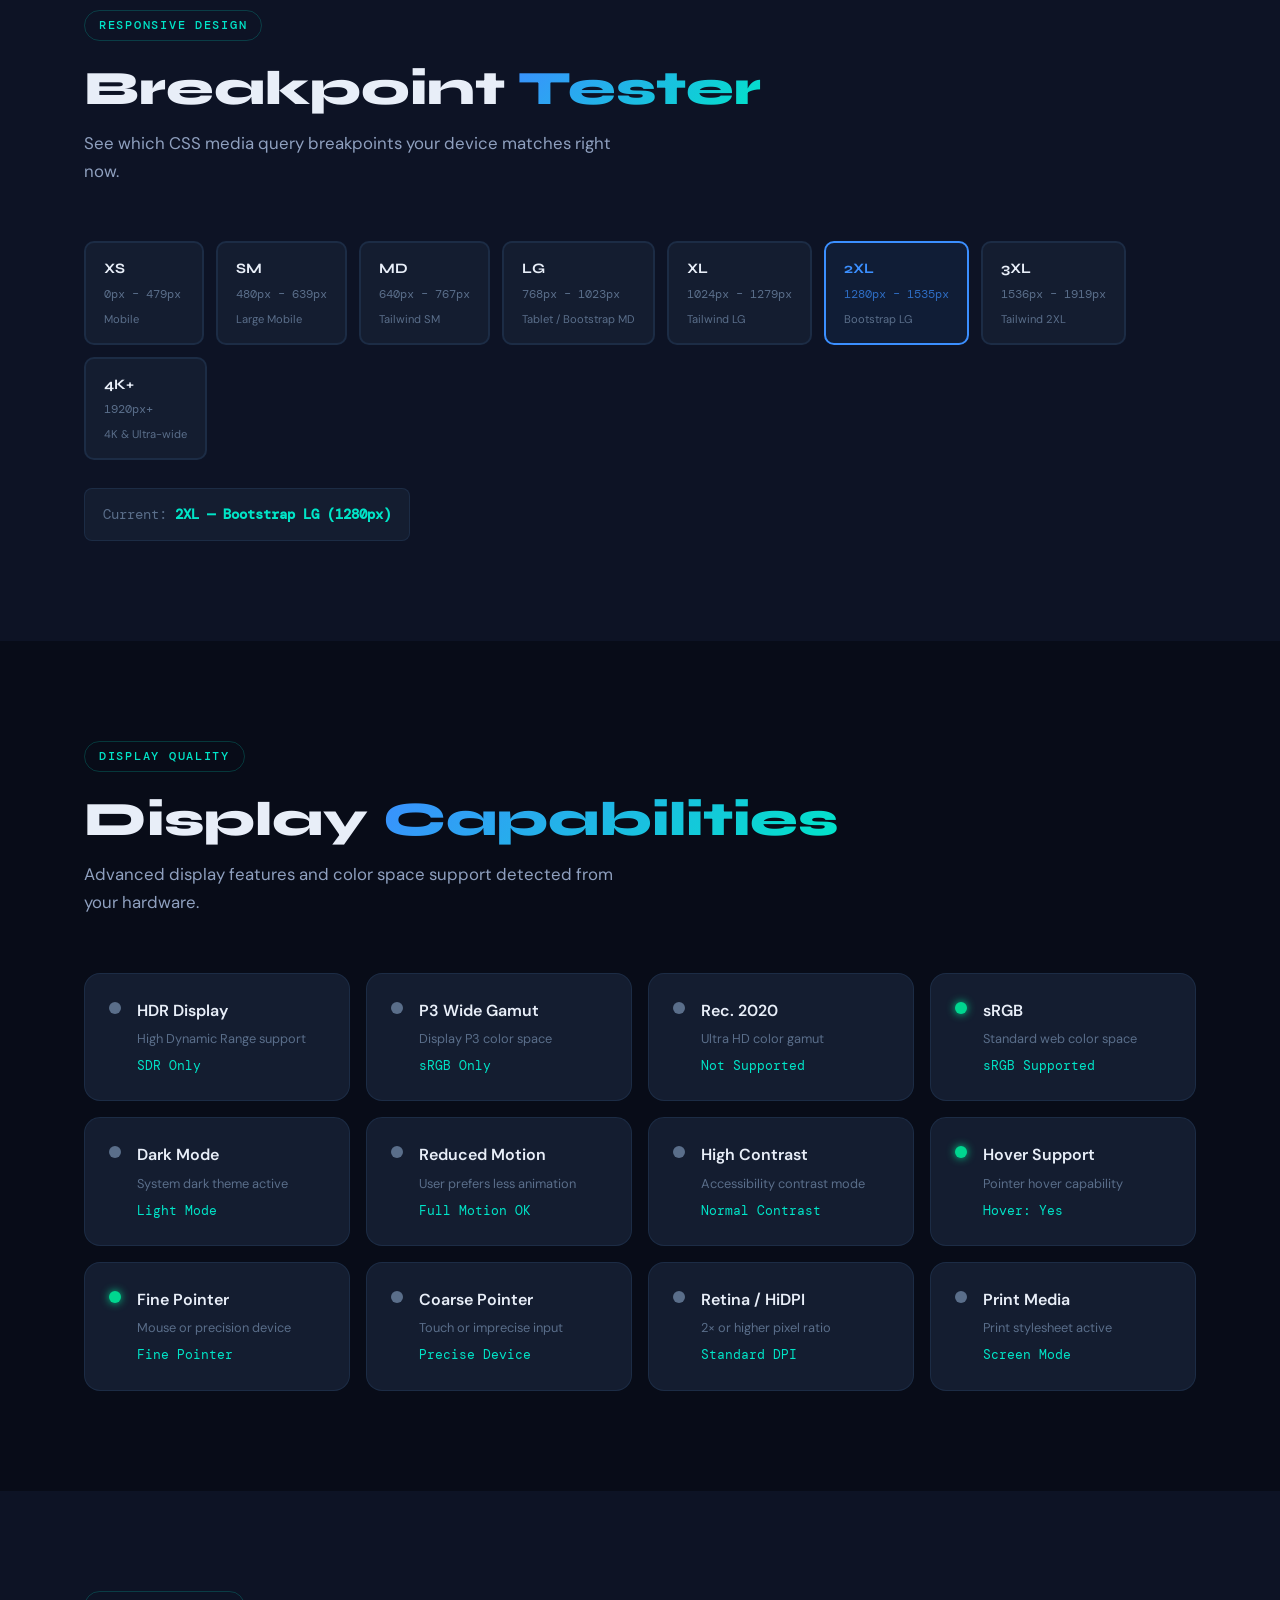
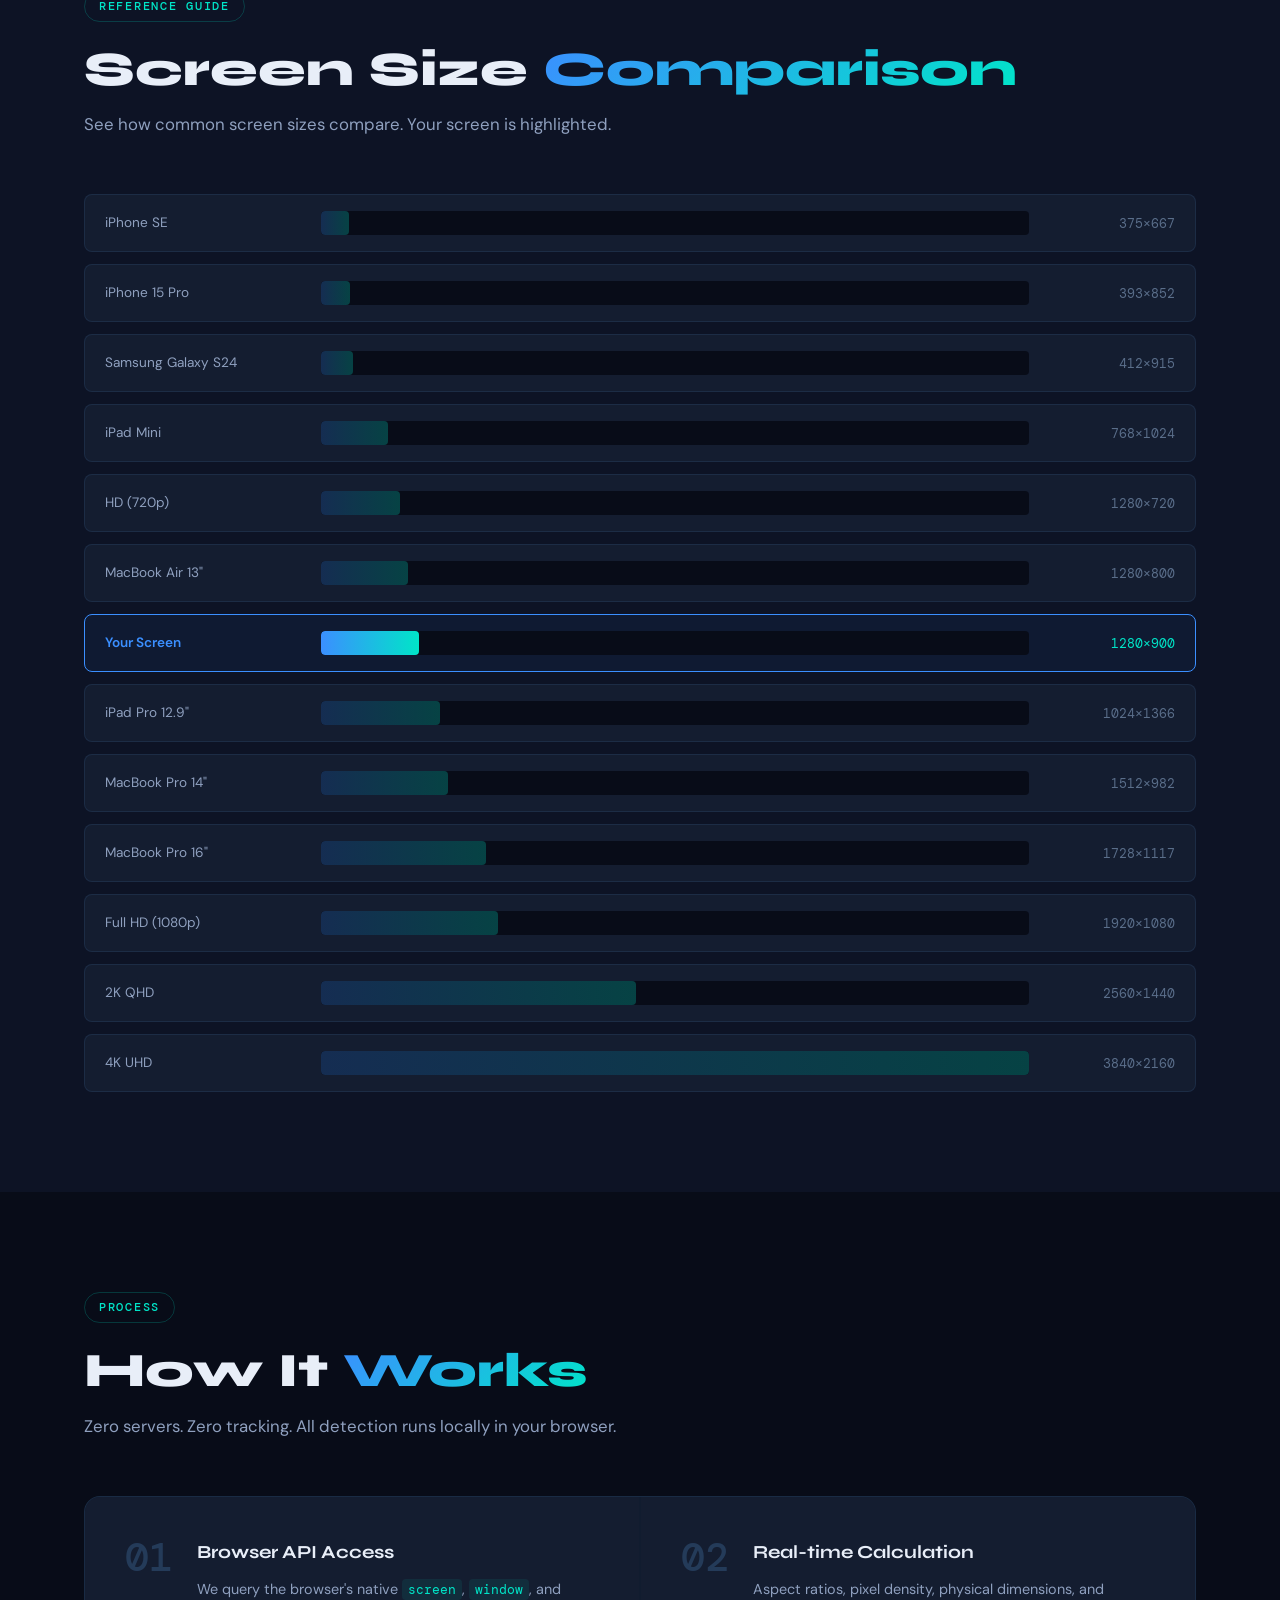
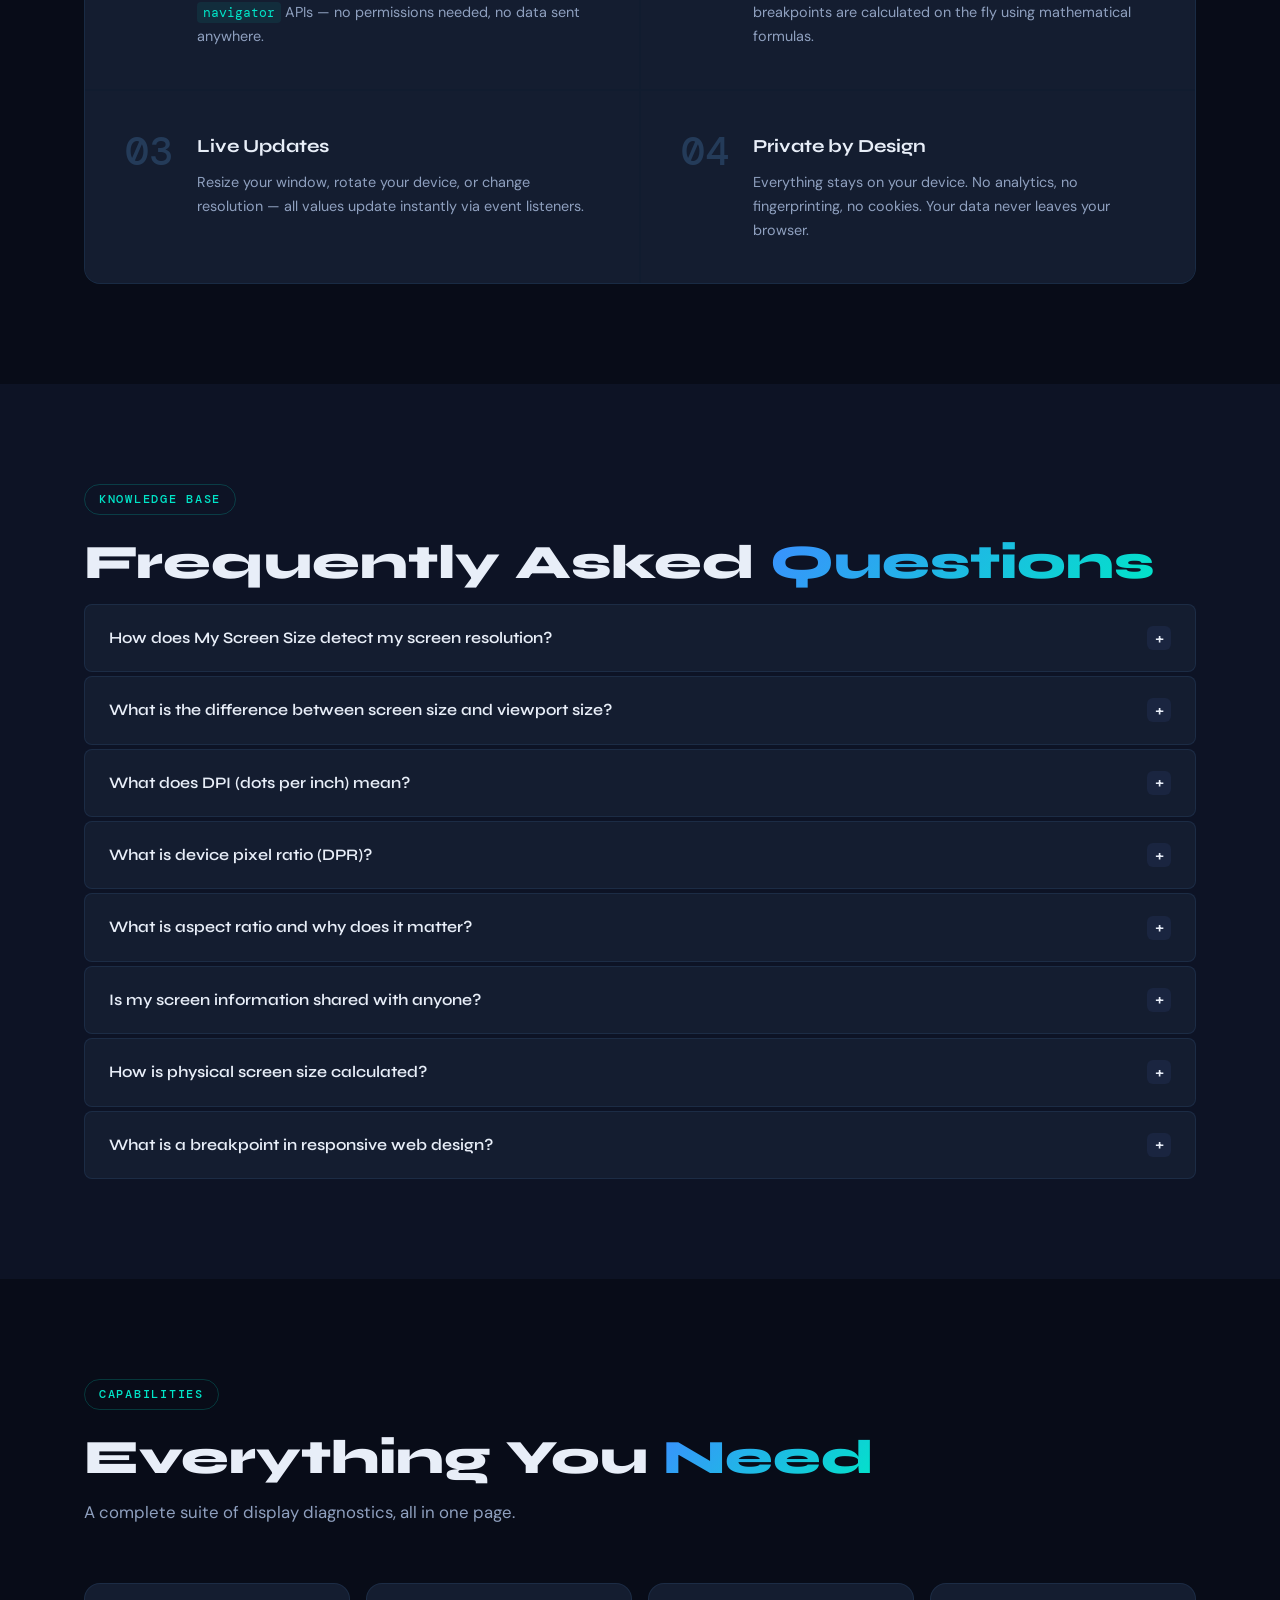
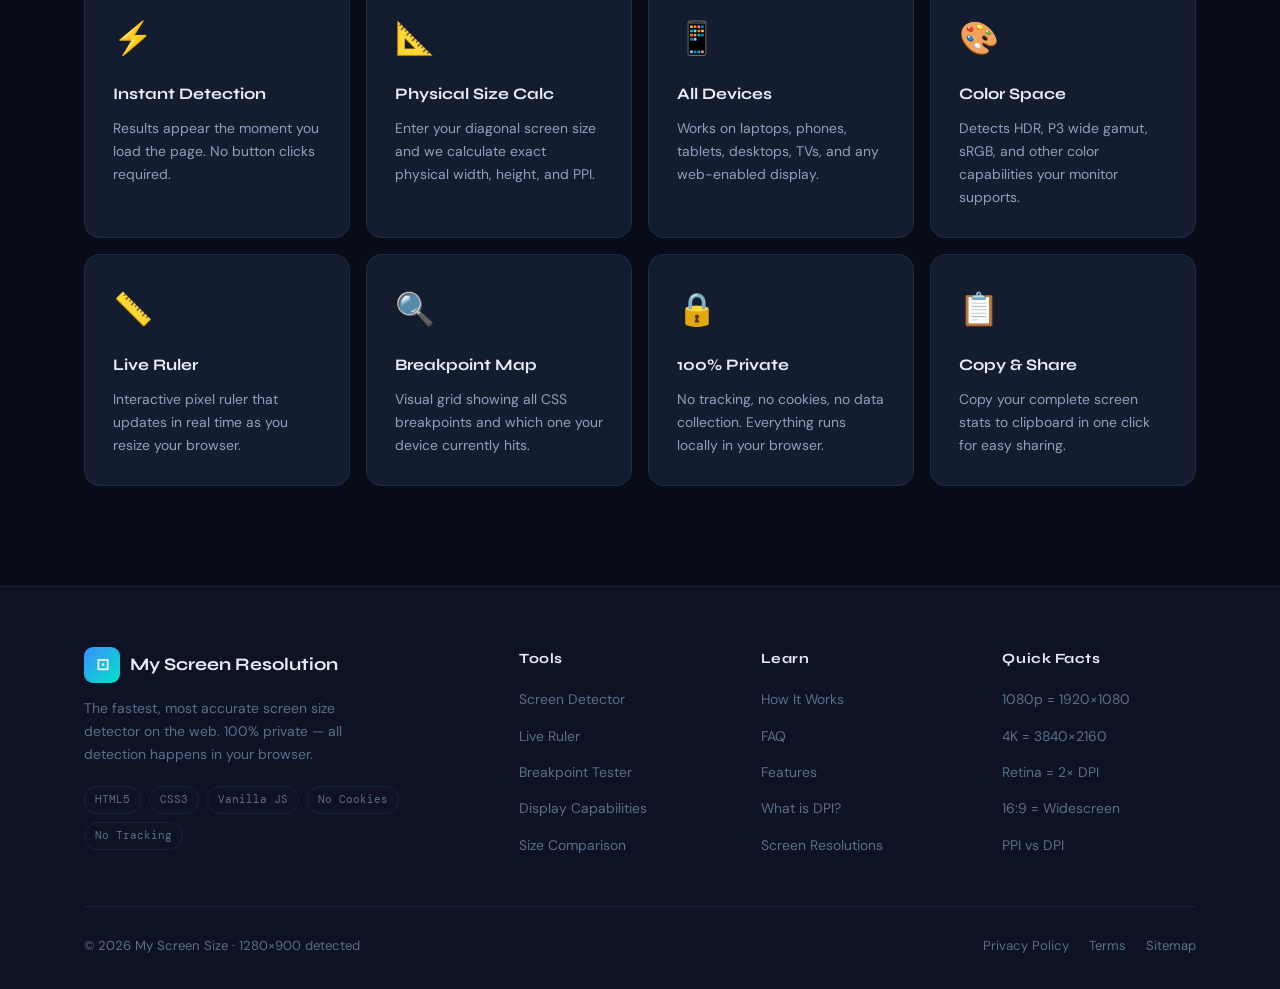
==== commit b8ab66b6: "Update index.html" ====
--- a/index.html
+++ b/index.html
@@ -36,6 +36,63 @@
   <meta name="twitter:title" content="My Screen Size – Screen Resolution Detector" />
   <meta name="twitter:description" content="Instantly detect your screen resolution, pixel density, and device info." />
 
+  <!-- Schema Markup -->
+  <script type="application/ld+json">
+  {
+  "@context": "https://schema.org",
+  "@type": "WebPage",
+  "mainEntityOfPage": {
+    "@type": "WebPage",
+    "@id": "https://laptopscreensize.github.io/"
+  },
+  "name": "My Screen Size – Detect & Test Your Screen Resolution Online",
+  "description": "Instantly detect your screen size, resolution, pixel density, aspect ratio, and device type. Free online tool for laptops, mobiles, tablets, and monitors.",
+  "publisher": {
+    "@type": "Organization",
+    "name": "My Screen Size",
+    "logo": {
+      "@type": "ImageObject",
+      "url": "https://laptopscreensize.github.io/images/favicon.png"
+    }
+  },
+  "breadcrumb": {
+    "@type": "BreadcrumbList",
+    "itemListElement": [
+      {
+        "@type": "ListItem",
+        "position": 1,
+        "name": "Home",
+        "item": "https://laptopscreensize.github.io/"
+      }
+    ]
+  },
+  "significantLink": [
+    "https://laptopscreensize.github.io/#detector",
+    "https://laptopscreensize.github.io/#features",
+    "https://laptopscreensize.github.io/#ruler",
+    "https://laptopscreensize.github.io/#breakpoints"
+  ],
+  "relatedLink": [
+    "https://laptopscreensize.github.io/#faq",
+    "https://laptopscreensize.github.io/#compare"
+  ],
+  "hasPart": [
+    {
+      "@type": "WebPageElement",
+      "isAccessibleForFree": true,
+      "cssSelector": "#detector",
+      "name": "Screen Analyzer Tool"
+    },
+    {
+      "@type": "WebPageElement",
+      "isAccessibleForFree": true,
+      "cssSelector": "#ruler",
+      "name": "Interactive Viewport Ruler"
+    }
+  ]
+}
+  </script>
+   
   <!-- Schema Markup -->
   <script type="application/ld+json">
   {
@@ -120,7 +177,7 @@
           <span class="badge-dot"></span> Live Detection Active
         </div>
         <h1 class="hero-title animate-in" style="--delay:0.2s">
-          Know Your<br /><span class="gradient-text">Screen Size</span>
+          Know Your<br /><span class="gradient-text">Screen Resolution</span>
         </h1>
         <p class="hero-subtitle animate-in" style="--delay:0.35s">
           Instantly detect resolution, pixel density, aspect ratio,<br class="br-hide" /> and device type — no installs, no sign-up.
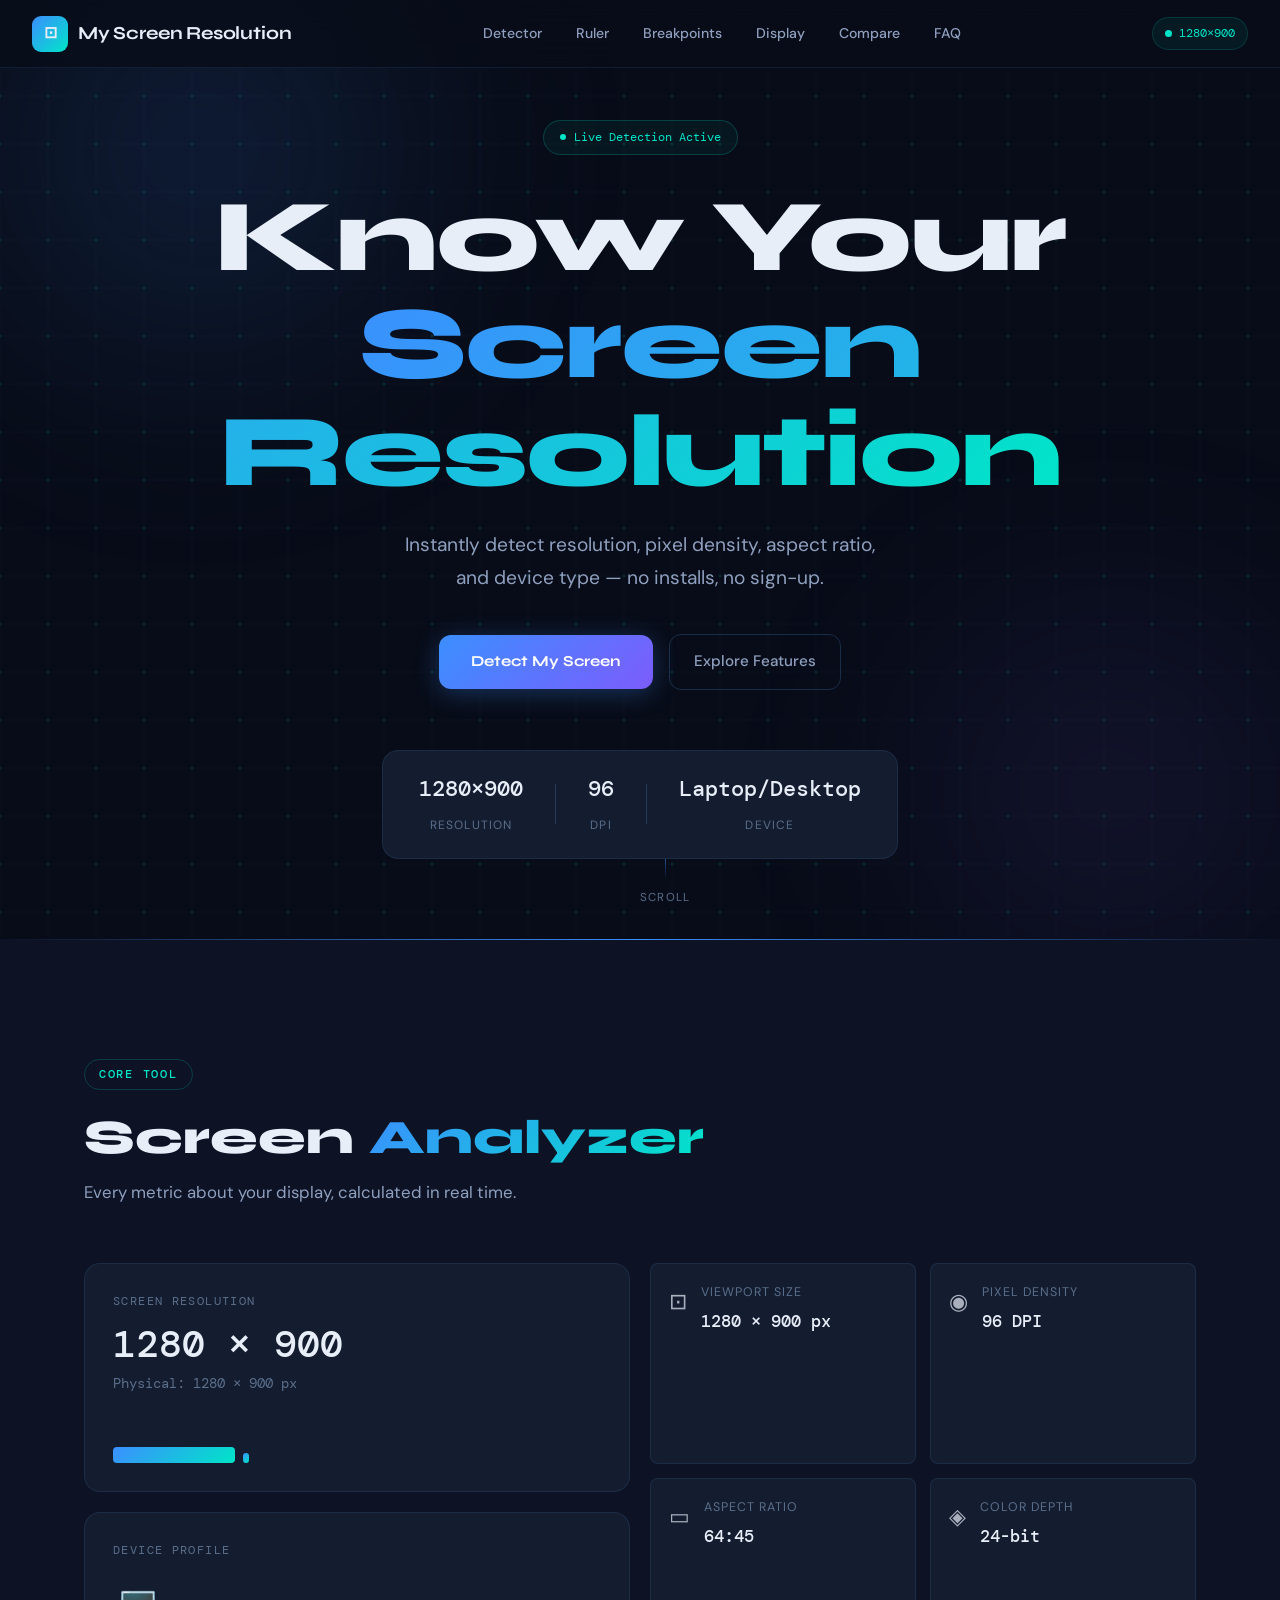
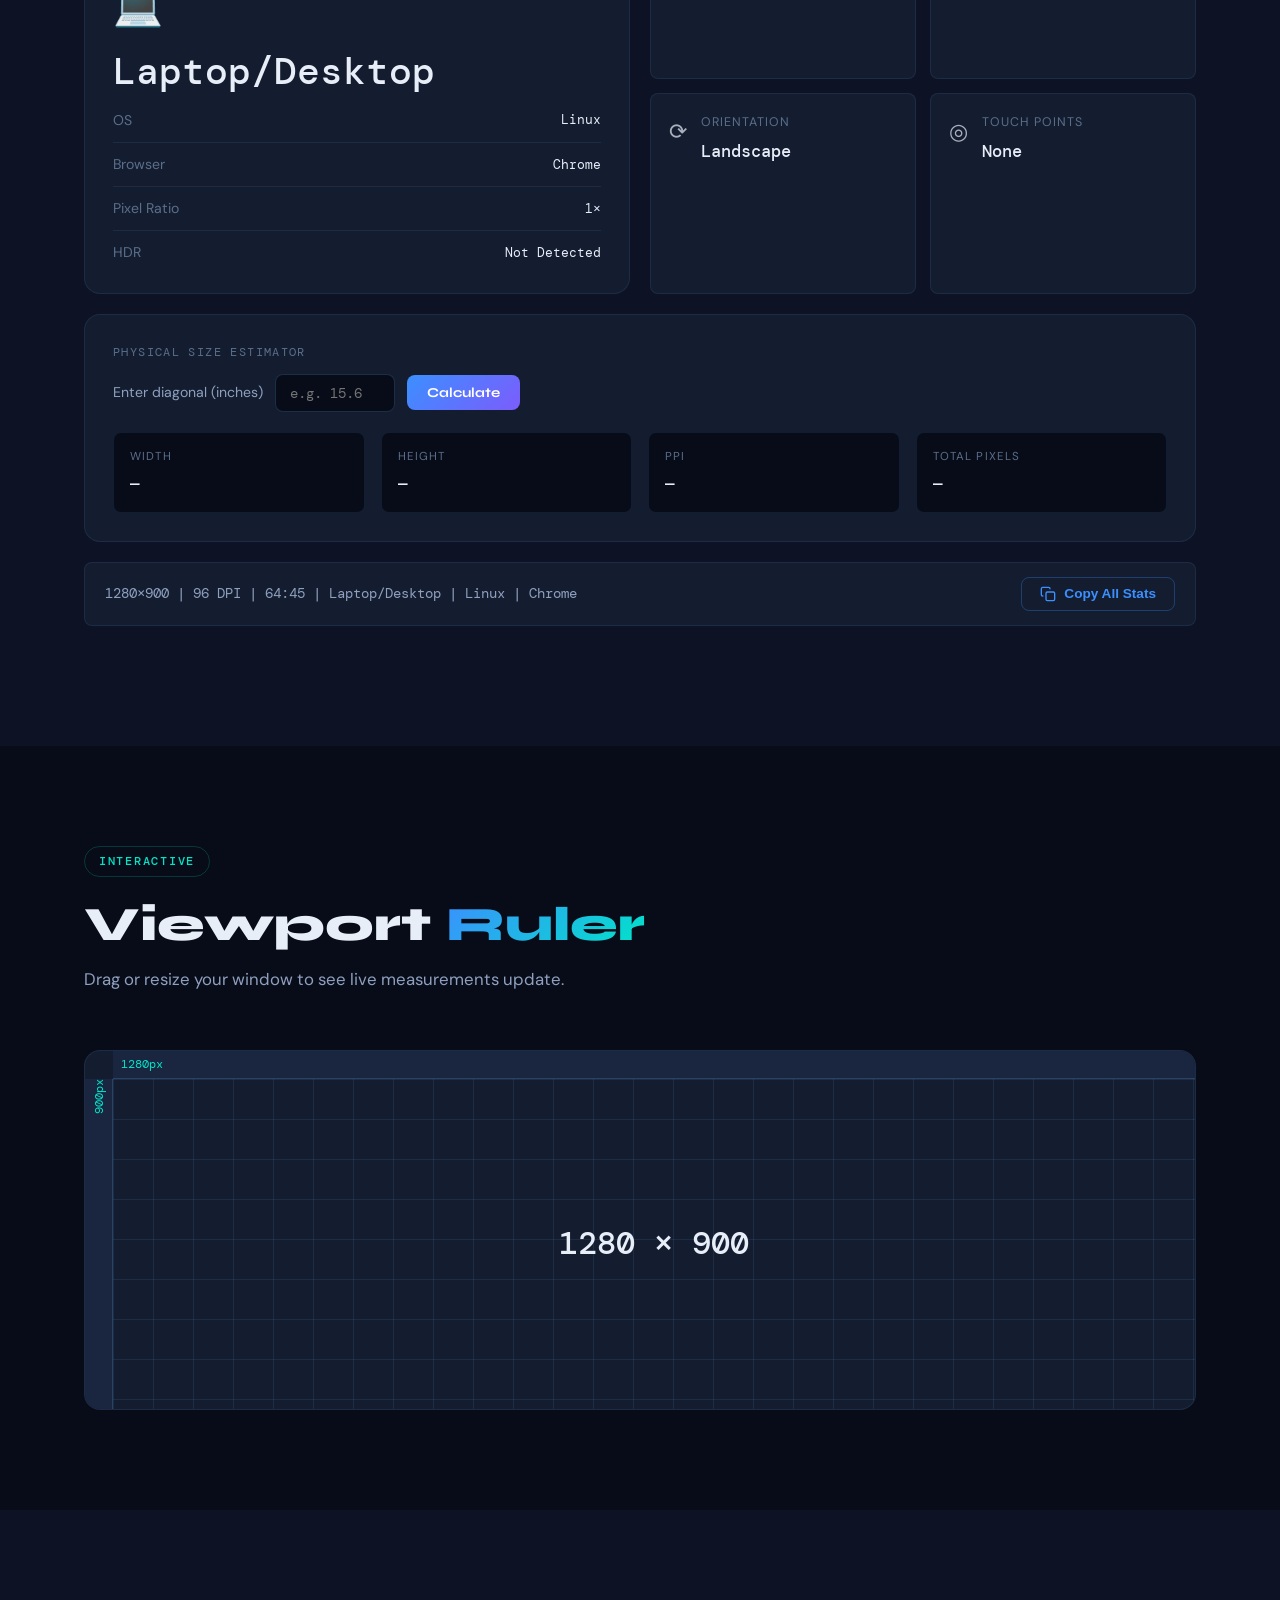
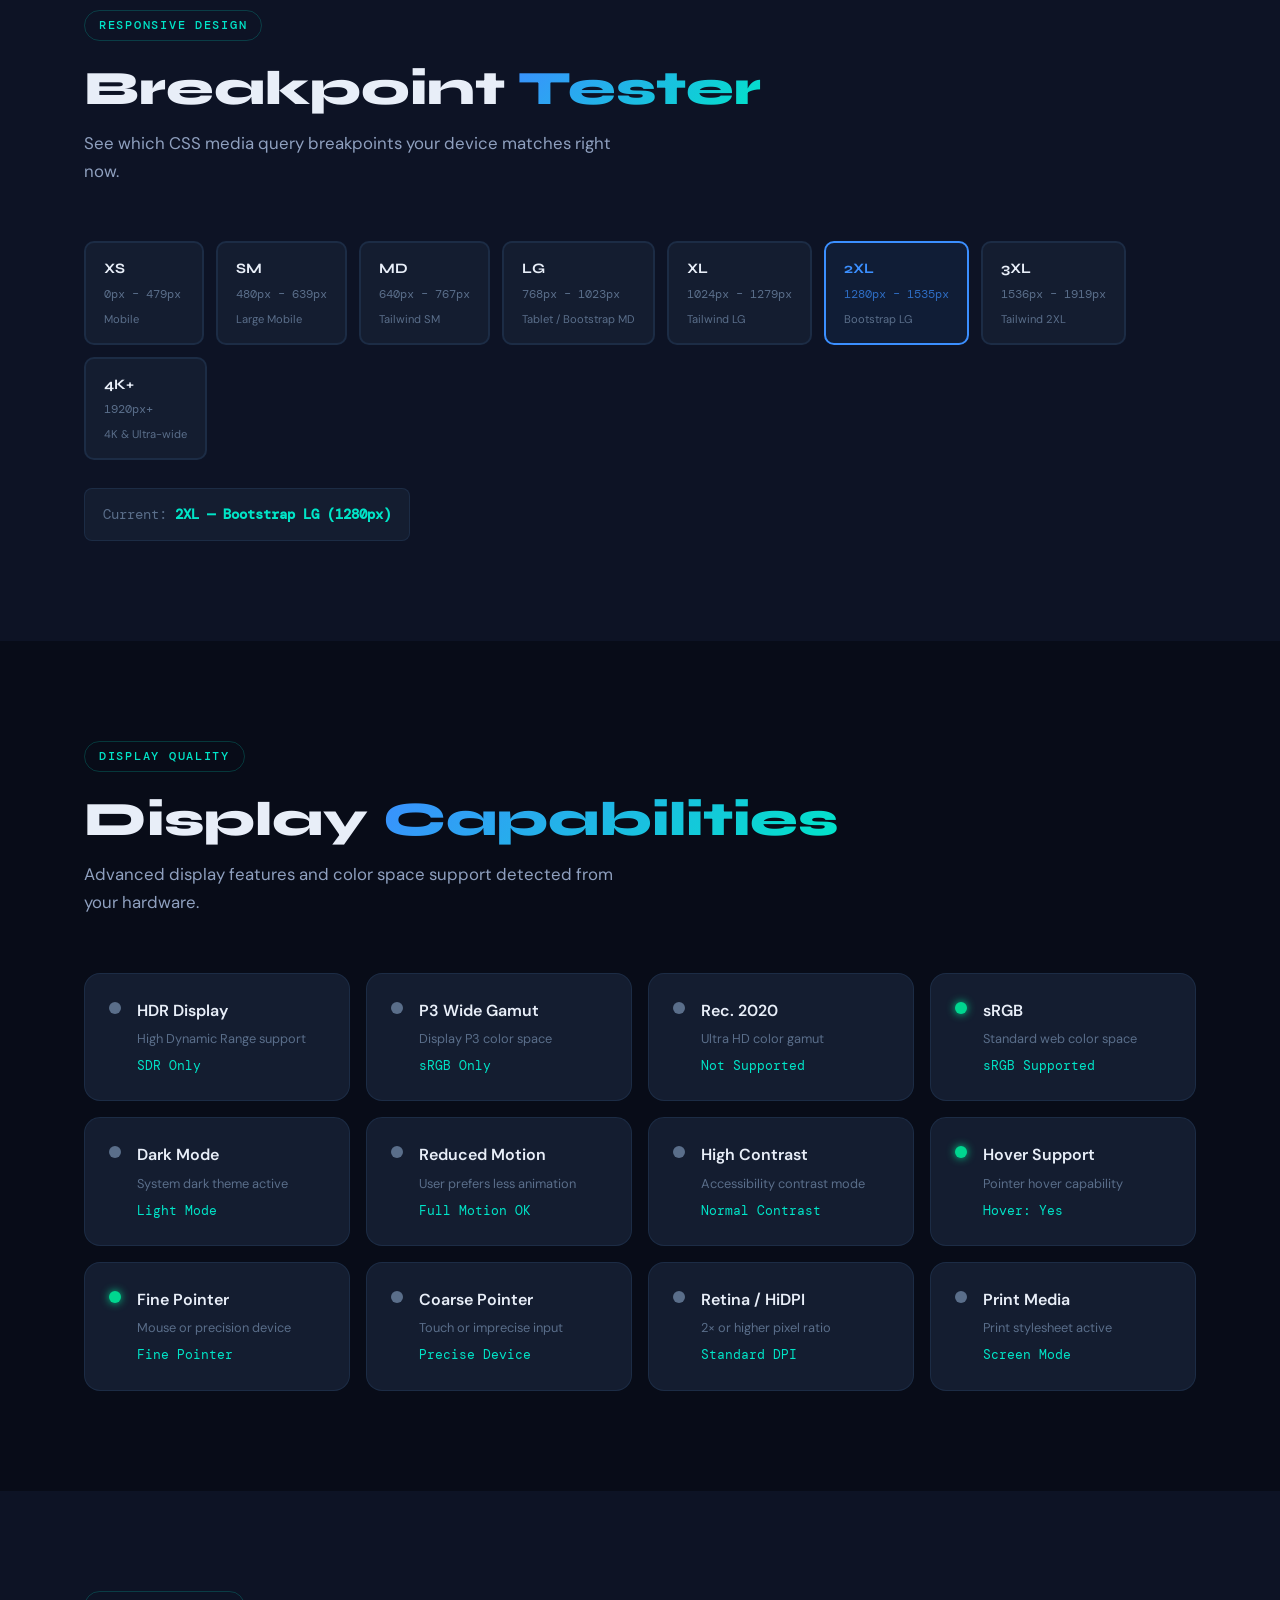
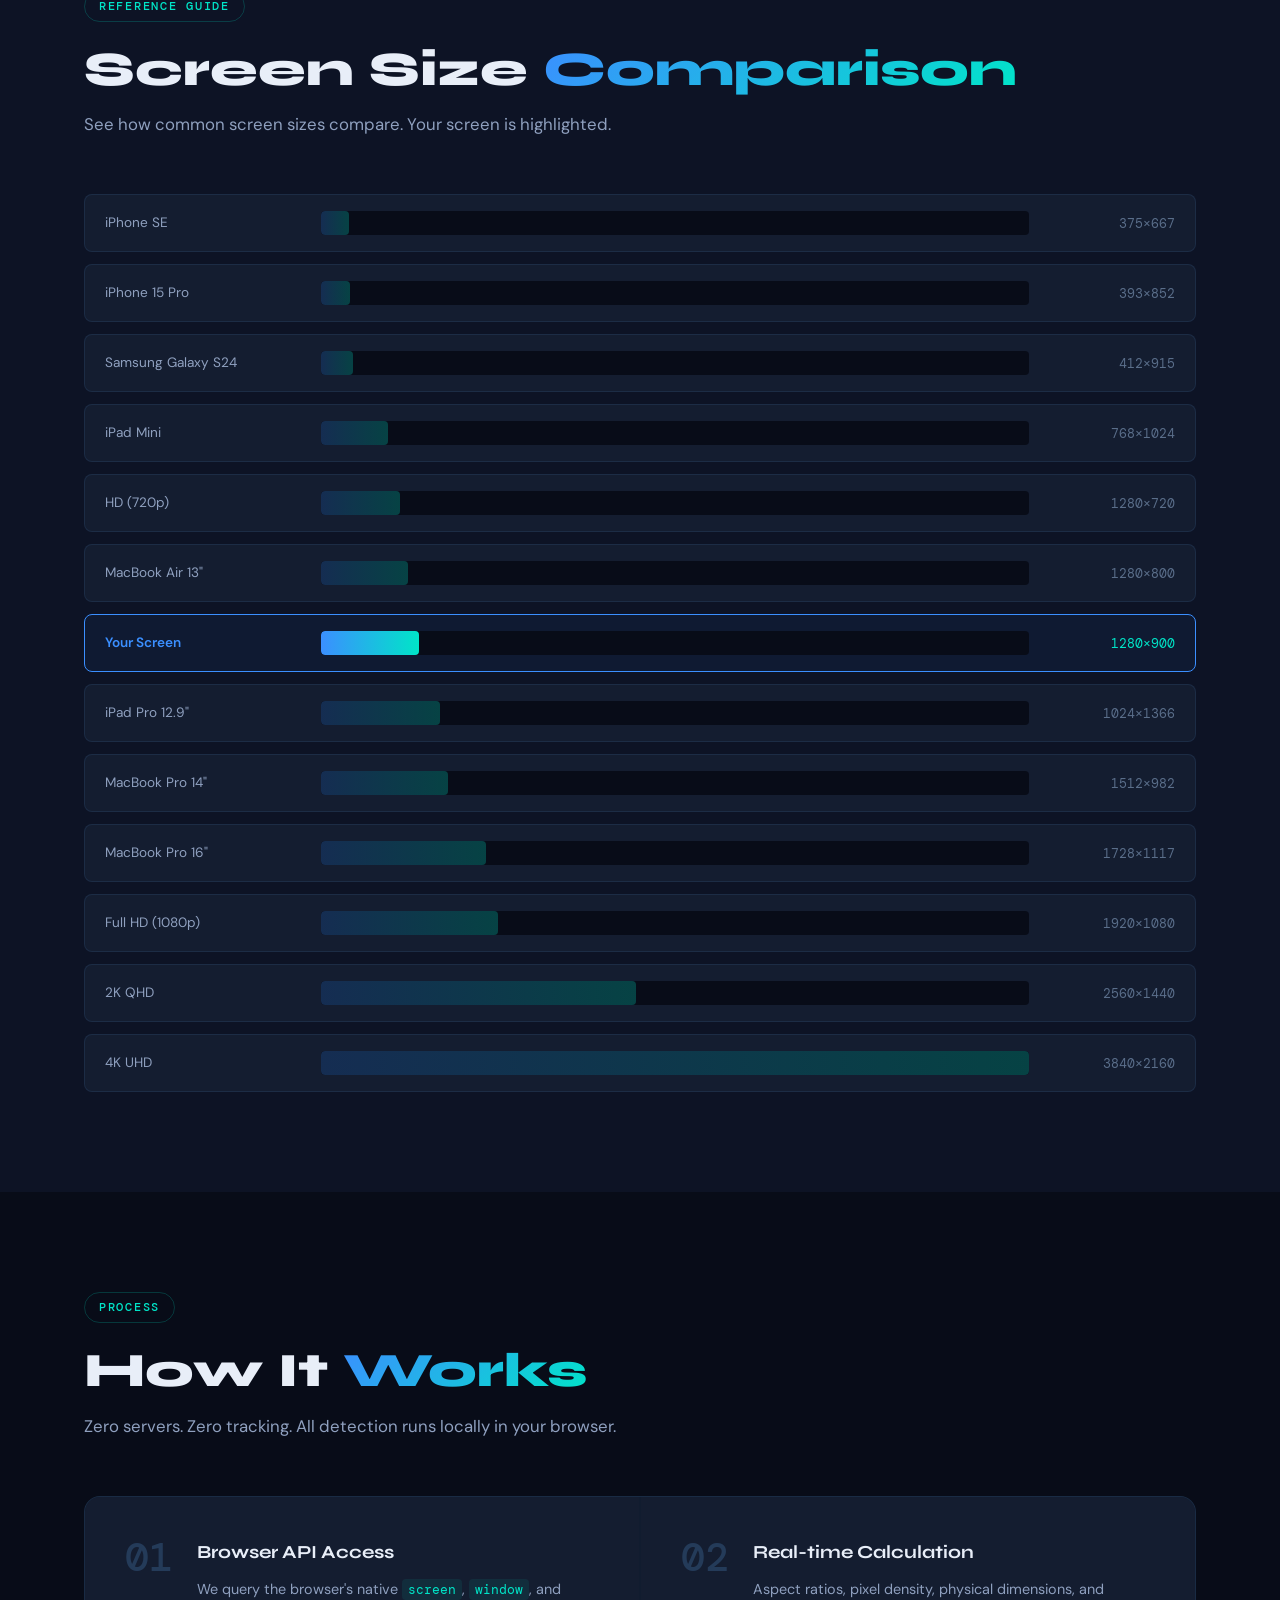
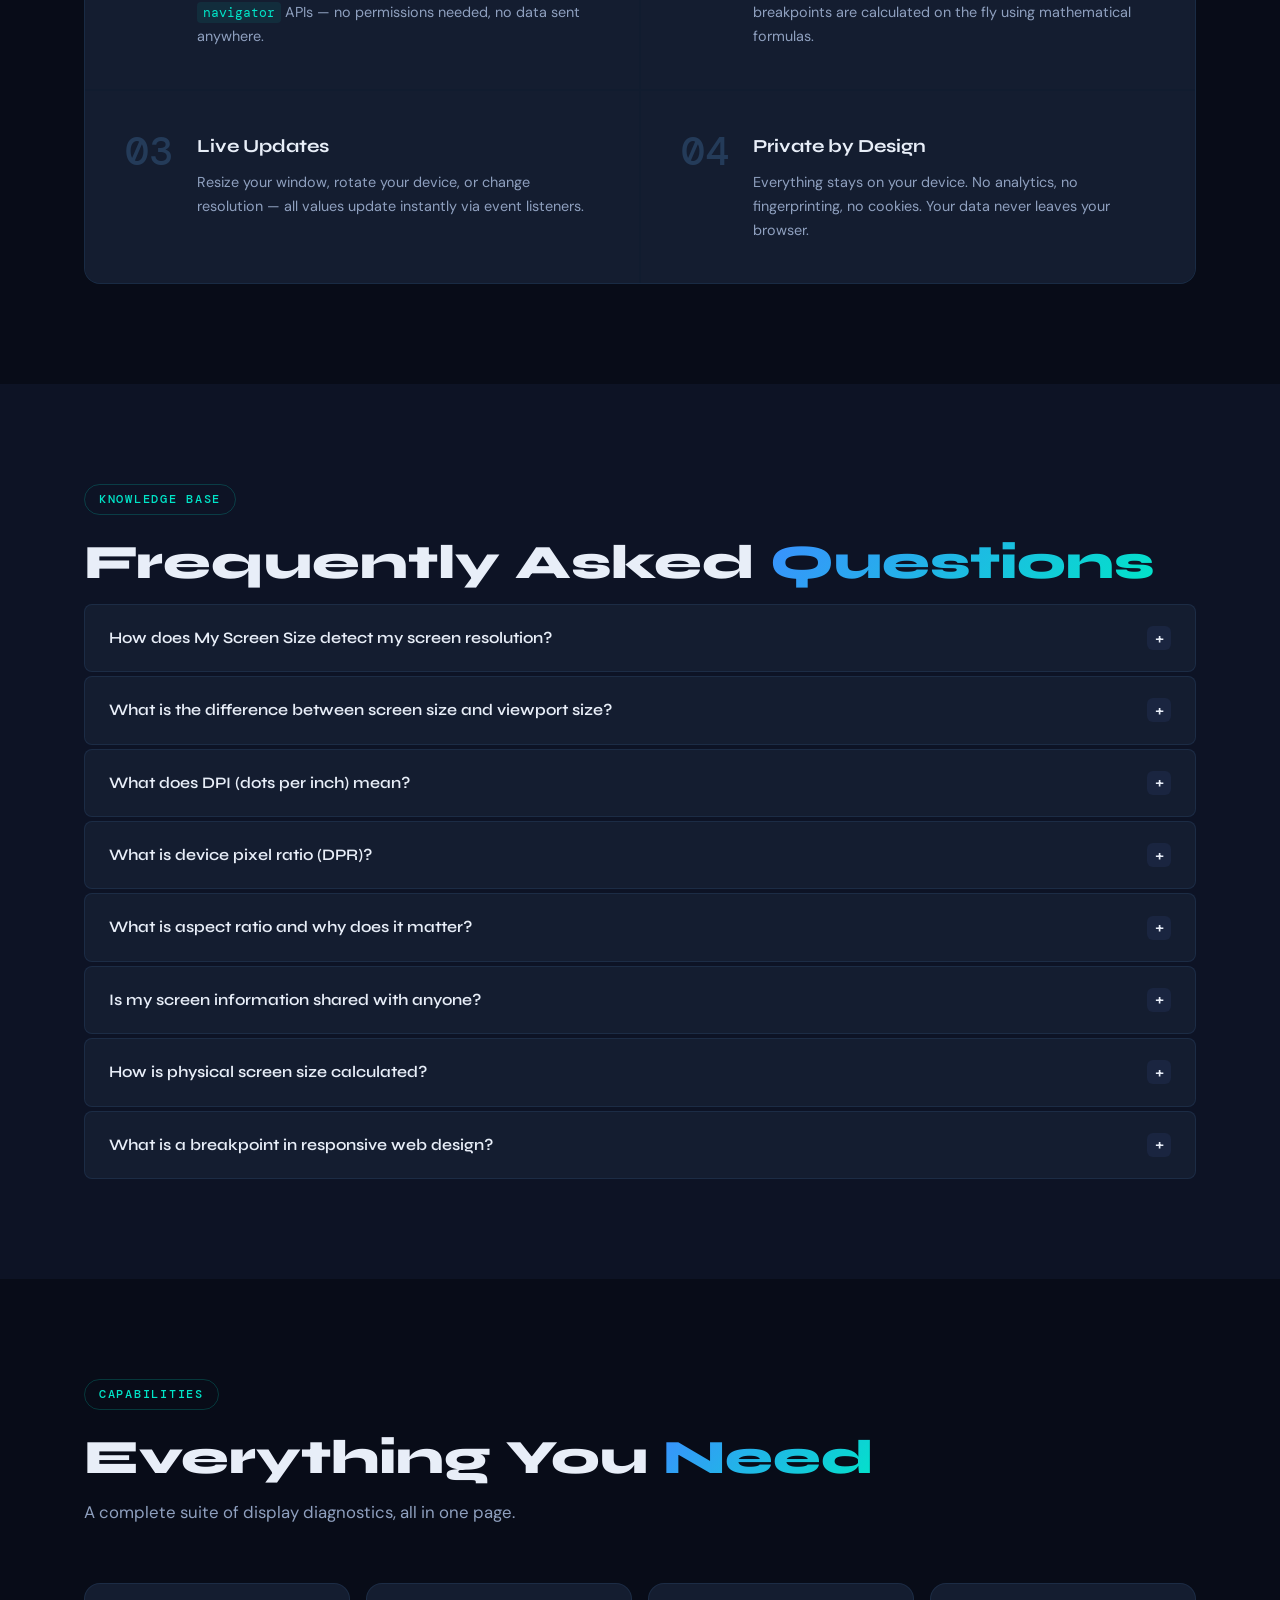
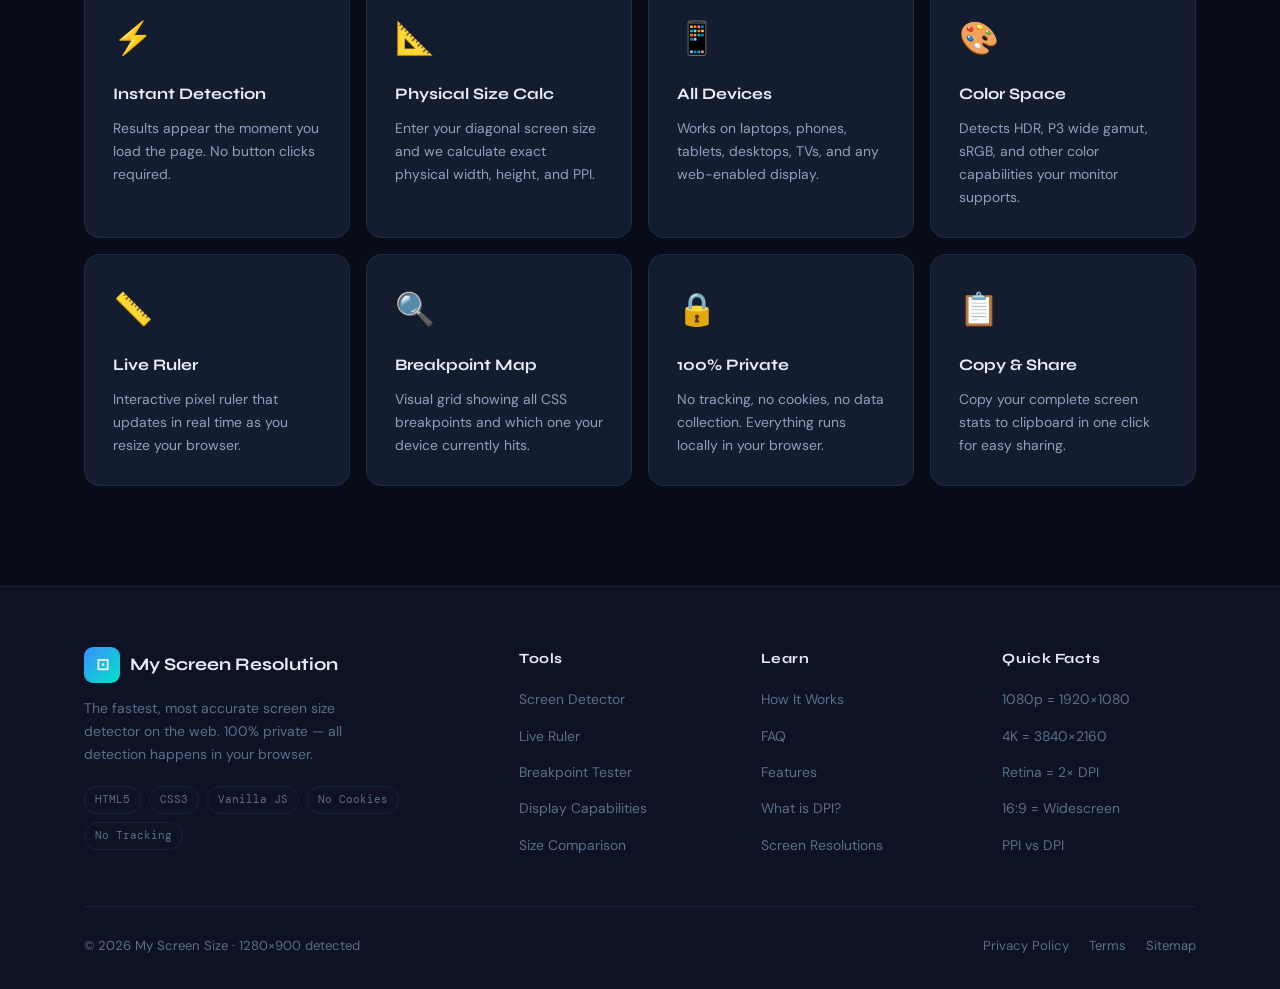
==== commit 5d106ac7: "Update index.html" ====
--- a/index.html
+++ b/index.html
@@ -1,15 +1,6 @@
 <!DOCTYPE html>
 <html lang="en">
-<head>
-   <!-- Google tag (gtag.js) -->
-<script async src="https://www.googletagmanager.com/gtag/js?id=G-R5L1RFY4ER"></script>
-<script>
-  window.dataLayer = window.dataLayer || [];
-  function gtag(){dataLayer.push(arguments);}
-  gtag('js', new Date());
-
-  gtag('config', 'G-R5L1RFY4ER');
-</script>
+<head> 
   
   <meta charset="UTF-8" />
   <meta name="viewport" content="width=device-width, initial-scale=1.0" />
@@ -20,16 +11,16 @@
   <meta name="description" content="Instantly detect your screen size, resolution, pixel density, aspect ratio, and device type. Free online tool for laptops, mobiles, tablets, and monitors." />
   <meta name="keywords" content="screen size detector, screen resolution test, pixel density checker, display size tool, monitor resolution, laptop screen size, device screen test, DPI checker" />
   <meta name="author" content="My Screen Size" />
-  <link rel="canonical" href="https://laptopscreensize.github.io/" />
+  <link rel="canonical" href="https://myscreenresolution.github.io/" />
   <meta name="robots" content="index, follow" />
   <link rel="icon" type="image/png" sizes="32x32" href="/images/favicon.png">
 
   <!-- Open Graph -->
   <meta property="og:type" content="website" />
-  <meta property="og:url" content="https://laptopscreensize.github.io/" />
+  <meta property="og:url" content="https://myscreenresolution.github.io/" />
   <meta property="og:title" content="My Screen Size – Detect Your Screen Resolution Instantly" />
   <meta property="og:description" content="Free tool to detect screen size, resolution, DPI, aspect ratio and device type for any device." />
-  <meta property="og:image" content="https://laptopscreensize.github.io/og-image.png" />
+  <meta property="og:image" content="https://myscreenresolution.github.io/og-image.png" />
 
   <!-- Twitter Card -->
   <meta name="twitter:card" content="summary_large_image" />
@@ -43,7 +34,7 @@
   "@type": "WebPage",
   "mainEntityOfPage": {
     "@type": "WebPage",
-    "@id": "https://laptopscreensize.github.io/"
+    "@id": "https://myscreenresolution.github.io/"
   },
   "name": "My Screen Size – Detect & Test Your Screen Resolution Online",
   "description": "Instantly detect your screen size, resolution, pixel density, aspect ratio, and device type. Free online tool for laptops, mobiles, tablets, and monitors.",
@@ -52,7 +43,7 @@
     "name": "My Screen Size",
     "logo": {
       "@type": "ImageObject",
-      "url": "https://laptopscreensize.github.io/images/favicon.png"
+      "url": "https://myscreenresolution.github.io/images/favicon.png"
     }
   },
   "breadcrumb": {
@@ -62,19 +53,19 @@
         "@type": "ListItem",
         "position": 1,
         "name": "Home",
-        "item": "https://laptopscreensize.github.io/"
+        "item": "https://myscreenresolution.github.io/"
       }
     ]
   },
   "significantLink": [
-    "https://laptopscreensize.github.io/#detector",
-    "https://laptopscreensize.github.io/#features",
-    "https://laptopscreensize.github.io/#ruler",
-    "https://laptopscreensize.github.io/#breakpoints"
+    "https://myscreenresolution.github.io/#detector",
+    "https://myscreenresolution.github.io/#features",
+    "https://myscreenresolution.github.io/#ruler",
+    "https://myscreenresolution.github.io/#breakpoints"
   ],
   "relatedLink": [
-    "https://laptopscreensize.github.io/#faq",
-    "https://laptopscreensize.github.io/#compare"
+    "https://myscreenresolution.github.io/#faq",
+    "https://myscreenresolution.github.io/#compare"
   ],
   "hasPart": [
     {
@@ -99,7 +90,7 @@
     "@context": "https://schema.org",
     "@type": "WebApplication",
     "name": "My Screen Size",
-    "url": "https://laptopscreensize.github.io/",
+    "url": "https://myscreenresolution.github.io/",
     "description": "Online tool to detect screen size, resolution, DPI, and device information.",
     "applicationCategory": "UtilitiesApplication",
     "operatingSystem": "All",
